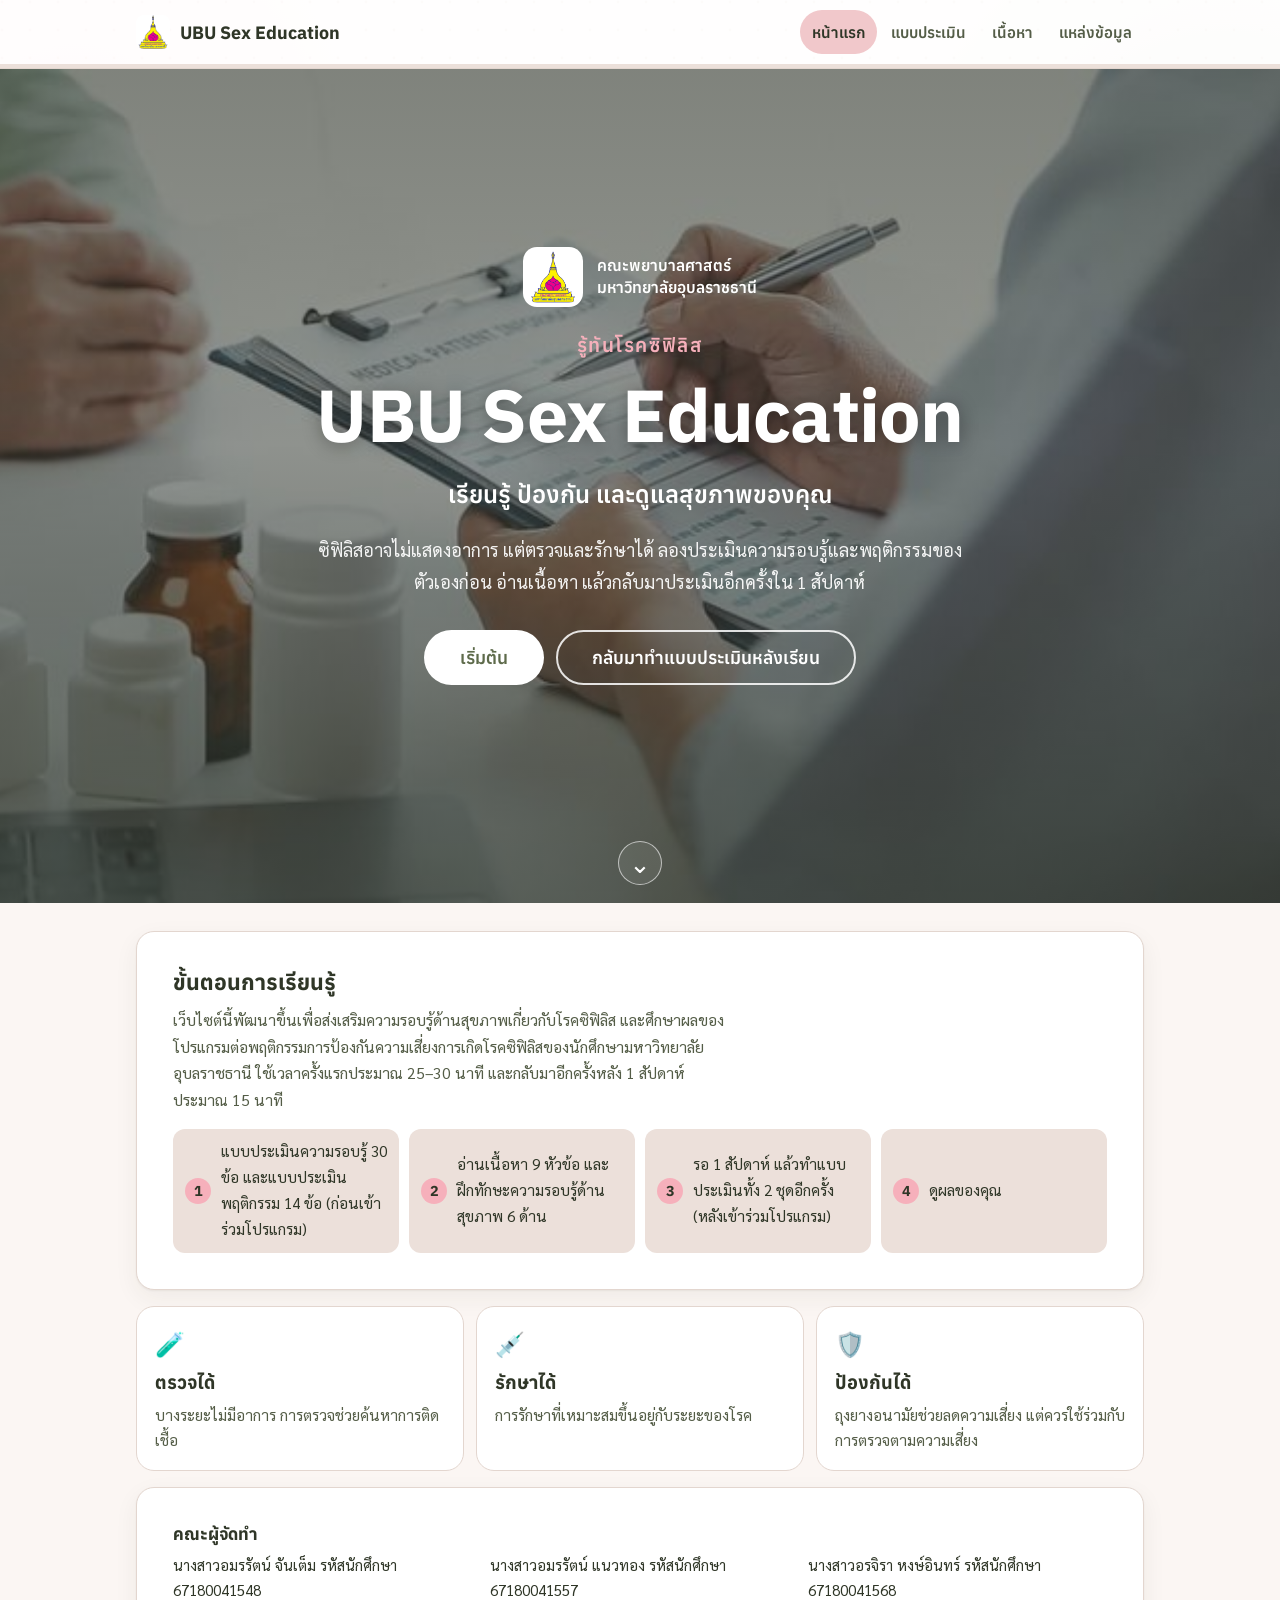
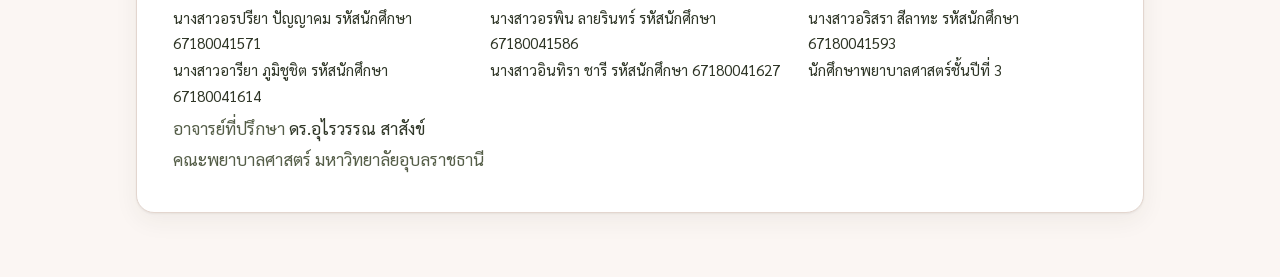
==== index.html @ 82ddf8a0 "เปลี่ยนชื่อเป็น UBU Sex Education และปิดล็อก 7 วัน" ====
<!doctype html>
<html lang="th">
<head>
  <meta charset="utf-8">
  <meta name="viewport" content="width=device-width, initial-scale=1">
  <title>UBU Sex Education | รู้ทันซิฟิลิส ม.อุบลราชธานี</title>
  <meta name="description" content="UBU Sex Education เว็บไซต์ส่งเสริมความรอบรู้ด้านสุขภาพเรื่องโรคซิฟิลิส สาเหตุ การติดต่อ อาการ การรักษา การป้องกัน สำหรับนักศึกษามหาวิทยาลัยอุบลราชธานี">
  <meta name="theme-color" content="#7E8C69">
  <meta property="og:title" content="UBU Sex Education | รู้ทันซิฟิลิส ม.อุบลราชธานี">
  <meta property="og:description" content="เรียนรู้เรื่องโรคซิฟิลิสและประเมินพฤติกรรมป้องกันของตัวเอง">
  <meta property="og:type" content="website">
  <link rel="icon" href="assets/logo-nursing-ubu.svg" type="image/svg+xml">
  <link rel="preconnect" href="https://fonts.googleapis.com">
  <link rel="preconnect" href="https://fonts.gstatic.com" crossorigin>
  <link href="https://fonts.googleapis.com/css2?family=Anuphan:wght@500;600;700&family=Sarabun:wght@400;500;700&display=swap" rel="stylesheet">
  <link rel="stylesheet" href="style.css">
</head>
<body>
  <a class="skip" href="#main">ข้ามไปเนื้อหาหลัก</a>
  <div class="deco" aria-hidden="true"><span class="d1"></span><span class="d2"></span><span class="d3"></span><span class="d4"></span><span class="d5"></span><span class="d6"></span></div>

  <header class="topbar">
    <div class="topbar-in">
      <button class="brand" type="button" data-nav="home" aria-label="UBU Sex Education หน้าแรก">
        <img class="brand-logo" src="assets/logo-nursing-ubu.svg" alt="" width="34" height="34">
        <span>UBU Sex Education</span>
      </button>
      <nav class="nav" aria-label="เมนูหลัก">
        <button type="button" data-nav="home">หน้าแรก</button>
        <button type="button" data-nav="assess">แบบประเมิน</button>
        <button type="button" data-nav="content">เนื้อหา</button>
        <button type="button" data-nav="sources">แหล่งข้อมูล</button>
      </nav>
    </div>
    <div class="progress" aria-hidden="true"><span id="progressBar"></span></div>
  </header>

  <main id="main" tabindex="-1">

    <!-- หน้าแรก -->
    <section class="view" id="view-home" data-view="home">
      <!-- หน้าแรกแบบรูปเต็มจอ: เปลี่ยนรูปได้ที่ HERO_IMAGE ใน config.js -->
      <div class="hero-full">
        <div class="hero-full-in">
          <div class="org org-light">
            <img src="assets/logo-nursing-ubu.svg" alt="ตราคณะพยาบาลศาสตร์ มหาวิทยาลัยอุบลราชธานี" width="60" height="60">
            <span>คณะพยาบาลศาสตร์<br>มหาวิทยาลัยอุบลราชธานี</span>
          </div>
          <p class="hero-eyebrow">รู้ทันโรคซิฟิลิส</p>
          <h1>UBU Sex Education</h1>
          <p class="hero-tag">เรียนรู้ ป้องกัน และดูแลสุขภาพของคุณ</p>
          <p class="hero-lead">ซิฟิลิสอาจไม่แสดงอาการ แต่ตรวจและรักษาได้ ลองประเมินความรอบรู้และพฤติกรรมของตัวเองก่อน อ่านเนื้อหา แล้วกลับมาประเมินอีกครั้งใน 1 สัปดาห์</p>
          <div class="hero-actions">
            <button class="btn btn-light btn-lg" type="button" id="btnStart">เริ่มต้น</button>
            <button class="btn btn-outline-light btn-lg" type="button" id="btnReturn">กลับมาทำแบบประเมินหลังเรียน</button>
          </div>
          <p class="fine not-me" id="notMe" hidden>เครื่องนี้มีการทำค้างไว้ ถ้าไม่ใช่ของคุณ <button type="button" class="link" id="btnNotMe">เริ่มใหม่ในเครื่องนี้</button></p>
        </div>
        <a class="scroll-hint" href="#homeMore" aria-label="เลื่อนลงเพื่อดูรายละเอียด"><span aria-hidden="true">⌄</span></a>
      </div>

      <div class="home-more" id="homeMore">
        <div class="card home-intro">
          <h2>ขั้นตอนการเรียนรู้</h2>
          <p class="lead-sub">เว็บไซต์นี้พัฒนาขึ้นเพื่อส่งเสริมความรอบรู้ด้านสุขภาพเกี่ยวกับโรคซิฟิลิส และศึกษาผลของโปรแกรมต่อพฤติกรรมการป้องกันความเสี่ยงการเกิดโรคซิฟิลิสของนักศึกษามหาวิทยาลัยอุบลราชธานี ใช้เวลาครั้งแรกประมาณ <span data-cfg="DURATION_MIN"></span> นาที และกลับมาอีกครั้งหลัง 1 สัปดาห์ประมาณ <span data-cfg="DURATION_POST_MIN"></span> นาที</p>
          <ol class="steps-mini">
            <li>แบบประเมินความรอบรู้ 30 ข้อ และแบบประเมินพฤติกรรม 14 ข้อ (ก่อนเข้าร่วมโปรแกรม)</li>
            <li>อ่านเนื้อหา 9 หัวข้อ และฝึกทักษะความรอบรู้ด้านสุขภาพ 6 ด้าน</li>
            <li>รอ 1 สัปดาห์ แล้วทำแบบประเมินทั้ง 2 ชุดอีกครั้ง (หลังเข้าร่วมโปรแกรม)</li>
            <li>ดูผลของคุณ</li>
          </ol>
        </div>
        <div class="pillars">
          <div class="pillar"><span class="p-ic" aria-hidden="true">🧪</span><strong>ตรวจได้</strong><p>บางระยะไม่มีอาการ การตรวจช่วยค้นหาการติดเชื้อ</p></div>
          <div class="pillar"><span class="p-ic" aria-hidden="true">💉</span><strong>รักษาได้</strong><p>การรักษาที่เหมาะสมขึ้นอยู่กับระยะของโรค</p></div>
          <div class="pillar"><span class="p-ic" aria-hidden="true">🛡️</span><strong>ป้องกันได้</strong><p>ถุงยางอนามัยช่วยลดความเสี่ยง แต่ควรใช้ร่วมกับการตรวจตามความเสี่ยง</p></div>
        </div>
        <div class="credits card" data-credits></div>
      </div>
    </section>

    <!-- หน้ายินยอม -->
    <section class="view" id="view-consent" data-view="consent" hidden>
      <div class="card narrow">
        <p class="eyebrow">ขั้นที่ 1 · ครั้งที่ 1 · การยินยอม</p>
        <h2>เอกสารชี้แจงผู้เข้าร่วมการวิจัย</h2>
        <div class="doc">
          <p><strong>ชื่อโครงการ</strong> ผลของโปรแกรมส่งเสริมความรอบรู้ด้านสุขภาพผ่านเว็บไซต์ต่อพฤติกรรมการป้องกันความเสี่ยงการเกิดโรคซิฟิลิสของนักศึกษามหาวิทยาลัยอุบลราชธานี</p>
          <p><strong>ผู้วิจัย</strong> คณะผู้จัดทำ</p>
          <div data-cfg="RESEARCHER_NAME"></div>
          <p><span data-cfg="RESEARCHER_UNIT"></span><br>
             <strong>อาจารย์ที่ปรึกษา</strong> <span data-cfg="ADVISOR_NAME"></span></p>
          <p><strong>วัตถุประสงค์</strong> เพื่อศึกษาผลของการเรียนรู้ผ่านเว็บไซต์ต่อพฤติกรรมการป้องกันโรคซิฟิลิสของนักศึกษา</p>
          <p><strong>สิ่งที่ท่านจะได้ทำ</strong> แบ่งเป็น 2 ครั้ง ห่างกัน 1 สัปดาห์<br>
             <strong>ครั้งที่ 1</strong> กรอกข้อมูลทั่วไป ตั้งรหัสส่วนตัว ทำแบบประเมินความรอบรู้ด้านสุขภาพเกี่ยวกับโรคซิฟิลิส 30 ข้อ และแบบประเมินพฤติกรรมการป้องกันความเสี่ยงการเกิดโรคซิฟิลิส 14 ข้อ (ก่อนเข้าร่วมโปรแกรม) จากนั้นศึกษาเนื้อหาเรื่องโรคซิฟิลิส ใช้เวลาประมาณ <span data-cfg="DURATION_MIN">25–30</span> นาที<br>
             <strong>ครั้งที่ 2</strong> (หลังครบ 7 วัน) ใส่รหัสส่วนตัว ทำแบบประเมินความรอบรู้ด้านสุขภาพเกี่ยวกับโรคซิฟิลิส 30 ข้อ และแบบประเมินพฤติกรรมการป้องกันความเสี่ยงการเกิดโรคซิฟิลิส 14 ข้อ (หลังเข้าร่วมโปรแกรม) และแบบประเมินความพึงพอใจ (ไม่บังคับ) ใช้เวลาประมาณ <span data-cfg="DURATION_POST_MIN">15</span> นาที</p>
          <p><strong>ความเสี่ยงที่อาจเกิดขึ้น</strong> คำถามบางข้อเกี่ยวกับพฤติกรรมทางเพศซึ่งอาจทำให้รู้สึกไม่สบายใจ ท่านสามารถหยุดทำได้ทุกเมื่อ</p>
          <p><strong>ประโยชน์ที่จะได้รับ</strong> ได้รับความรู้เรื่องโรคซิฟิลิส การป้องกัน และแนวทางดูแลตนเอง และได้ทราบผลประเมินพฤติกรรมของตนเอง</p>
          <p><strong>การรักษาความลับ</strong> การวิจัยนี้ไม่เก็บชื่อ หรือรหัสนักศึกษา ใช้<strong>รหัสส่วนตัวที่ท่านตั้งเอง</strong>เพื่อจับคู่คำตอบครั้งที่ 1 และ 2 ระบบเก็บรหัสในรูปแบบที่เข้ารหัสแล้ว ผู้วิจัยไม่สามารถเห็นรหัสของท่านได้<br>
             <strong>อีเมล</strong>ของท่านใช้เพื่อส่งการแจ้งเตือนเมื่อครบ 7 วันเท่านั้น เก็บแยกจากคำตอบ และ<strong>ถูกลบออกจากระบบทันทีหลังส่งการแจ้งเตือน</strong><br>
             ข้อมูลจะถูกใช้เพื่อการวิจัยเท่านั้น และนำเสนอในภาพรวม <span data-cfg="DATA_RETENTION"></span></p>
          <p><strong>การเข้าร่วมเป็นไปโดยสมัครใจ</strong> ท่านมีสิทธิ์ไม่เข้าร่วมหรือถอนตัวได้ทุกเมื่อ โดยไม่มีผลกระทบใด ๆ ต่อการศึกษาของท่าน</p>
          <p><strong>ติดต่อสอบถาม</strong> <span data-cfg="CONTACT_NAME"></span><span data-cfg-wrap="CONTACT_PHONE"> โทร <span data-cfg="CONTACT_PHONE"></span></span> อีเมล <a data-cfg="CONTACT_EMAIL" data-mailto></a><br>
             โครงการนี้ได้รับการรับรองจากคณะกรรมการจริยธรรมการวิจัยในมนุษย์ มหาวิทยาลัยอุบลราชธานี เลขที่ <span data-cfg="ETHICS_NO"></span></p>
        </div>
        <label class="check">
          <input type="checkbox" id="consentRead">
          <span>ข้าพเจ้าได้อ่านและเข้าใจรายละเอียดข้างต้นแล้ว ยินยอมเข้าร่วมการวิจัยด้วยความสมัครใจ</span>
        </label>
        <p class="field-error" id="consentErr" hidden>กรุณาติ๊กช่องด้านบนก่อนกด “ยินยอม”</p>
        <div class="actions">
          <button class="btn btn-ghost" type="button" id="btnDecline">ไม่ยินยอม</button>
          <button class="btn btn-primary" type="button" id="btnAccept">ยินยอม</button>
        </div>
      </div>
    </section>

    <!-- ข้อมูลทั่วไป -->
    <section class="view" id="view-info" data-view="info" hidden>
      <form class="card narrow" id="infoForm" novalidate>
        <p class="eyebrow">ขั้นที่ 2 · ครั้งที่ 1 · ข้อมูลทั่วไป</p>
        <h2>ส่วนที่ 1 ข้อมูลส่วนบุคคล</h2>
        <p><strong>คำชี้แจง</strong> โปรดคลิกเลือกลงในช่องและกรอกข้อมูลตามความเป็นจริง</p>
        <p class="muted">ไม่มีการเก็บชื่อหรือรหัสนักศึกษา</p>
        <div id="infoFields"></div>

        <div class="code-box">
          <h3>ตั้งรหัสส่วนตัว</h3>
          <p class="muted">ใช้สำหรับกลับมาทำแบบประเมินหลังเรียนในอีก 1 สัปดาห์ <strong>ต้องมีทั้งตัวอักษรและตัวเลข</strong> ยาว 6–20 ตัว ไม่มีช่องว่าง เช่น <code>mint2547</code> หรือ <code>ข้าวหอม99</code> กรุณาจดหรือแคปหน้าจอเก็บไว้</p>
          <div class="field" data-field="code">
            <label class="lbl" for="f_code">รหัสส่วนตัว<span class="req" aria-hidden="true">*</span></label>
            <input class="text-in" type="text" id="f_code" name="code" autocomplete="off" autocapitalize="off" spellcheck="false" maxlength="20" aria-describedby="codeRules">
            <ul class="rules" id="codeRules" aria-live="polite">
              <li data-rule="len">ยาว 6–20 ตัว</li>
              <li data-rule="letter">มีตัวอักษรอย่างน้อย 1 ตัว</li>
              <li data-rule="digit">มีตัวเลขอย่างน้อย 1 ตัว</li>
              <li data-rule="space">ไม่มีช่องว่าง</li>
            </ul>
            <p class="field-error" hidden></p>
          </div>
          <div class="field" data-field="code2">
            <label class="lbl" for="f_code2">ยืนยันรหัสส่วนตัว<span class="req" aria-hidden="true">*</span></label>
            <input class="text-in" type="text" id="f_code2" name="code2" autocomplete="off" autocapitalize="off" spellcheck="false" maxlength="20">
            <p class="field-error" hidden>รหัสทั้งสองช่องไม่ตรงกัน</p>
          </div>
          <div class="field" data-field="email">
            <label class="lbl" for="f_email">อีเมลสำหรับแจ้งเตือนเมื่อครบ 7 วัน<span class="req" aria-hidden="true">*</span></label>
            <input class="text-in" type="email" id="f_email" name="email" autocomplete="email" inputmode="email" placeholder="name@example.com">
            <p class="hint">ใช้ส่งการแจ้งเตือนครั้งเดียว และลบออกจากระบบทันทีหลังส่ง ไม่เก็บรวมกับคำตอบ</p>
            <p class="field-error" hidden>กรุณากรอกอีเมลให้ถูกต้อง</p>
          </div>
        </div>

        <label class="check consent-final">
          <input type="checkbox" name="consent_final" id="consentFinal">
          <span><strong>ฉันยินยอม</strong>ให้ใช้ข้อมูลและคำตอบของฉันเพื่อการวิจัยครั้งนี้</span>
        </label>
        <p class="field-error" id="consentFinalErr" hidden>กรุณาติ๊ก “ฉันยินยอม” เพื่อไปต่อ</p>
        <div class="actions">
          <button class="btn btn-primary" type="submit">ไปแบบประเมินก่อนเรียน</button>
        </div>
      </form>
    </section>

    <!-- ครั้งที่ 1 ชุดที่ 1: แบบประเมินความรอบรู้ก่อนเข้าร่วมโปรแกรม -->
    <section class="view" id="view-hlpre" data-view="hlpre" hidden>
      <form class="card narrow" id="hlpreForm" novalidate></form>
    </section>

    <!-- ครั้งที่ 1 ชุดที่ 2: แบบประเมินพฤติกรรมก่อนเข้าร่วมโปรแกรม -->
    <section class="view" id="view-pre" data-view="pre" hidden>
      <form class="card narrow" id="preForm" novalidate></form>
    </section>

    <!-- เนื้อหา -->
    <section class="view" id="view-content" data-view="content" hidden>
      <div class="content-wrap">
        <div class="content-head">
          <p class="eyebrow">ขั้นที่ 5 · ครั้งที่ 1 · เนื้อหา</p>
          <h2>รู้ทันซิฟิลิส</h2>
          <p class="muted" id="contentHint">อ่านให้ครบทั้ง 9 หัวข้อ แล้วกดปุ่มด้านล่างเพื่อไปเนื้อหาความรอบรู้ด้านสุขภาพ 6 ด้าน</p>
        </div>
        <div class="tabs" role="tablist" aria-label="หัวข้อเนื้อหา" id="tabs"></div>
        <article class="card topic" id="topic" role="tabpanel" tabindex="-1"></article>
        <div class="card media-card" id="externalMedia"></div>
        <div class="content-foot">
          <p class="read-count" id="readCount"></p>
          <div class="foot-btns">
            <button class="btn btn-ghost" type="button" id="btnToSkills" hidden>ความรอบรู้ 6 ด้าน →</button>
            <button class="btn btn-primary" type="button" id="btnToPost" disabled>อ่านครบแล้ว ไปเนื้อหาความรอบรู้ 6 ด้าน</button>
          </div>
        </div>
      </div>
    </section>

    <!-- เสริมสร้างความรอบรู้ด้านสุขภาพ 6 ด้าน + แบบฝึกทักษะ -->
    <section class="view" id="view-skills" data-view="skills" hidden>
      <div class="content-wrap">
        <div class="content-head">
          <p class="eyebrow">ขั้นที่ 6 · ครั้งที่ 1 · เสริมสร้างความรอบรู้ด้านสุขภาพ</p>
          <h2>ความรอบรู้ด้านสุขภาพ 6 ด้าน</h2>
          <p class="muted" id="skillsHint">ศึกษาเนื้อหาและทำแบบฝึกทักษะให้ครบทั้ง 6 ด้าน แล้วกดปุ่มด้านล่างเพื่อบันทึกและรับวันนัดทำแบบประเมินหลังเรียน</p>
        </div>
        <div class="tabs" role="tablist" aria-label="ความรอบรู้ด้านสุขภาพ 6 ด้าน" id="skillTabs"></div>
        <article class="card topic skill" id="skill" role="tabpanel" tabindex="-1"></article>
        <div class="content-foot">
          <p class="read-count" id="skillCount"></p>
          <div class="foot-btns">
            <button class="btn btn-ghost" type="button" data-nav="content">← กลับไปเนื้อหา 9 หัวข้อ</button>
            <button class="btn btn-primary" type="button" id="btnSkillsDone" disabled>ทำครบแล้ว บันทึกและรับวันนัด</button>
          </div>
        </div>
      </div>
    </section>

    <!-- รอ 1 สัปดาห์ -->
    <section class="view" id="view-wait" data-view="wait" hidden>
      <div class="card narrow wait" id="waitCard"></div>
    </section>

    <!-- กลับมาทำต่อด้วยรหัสส่วนตัว -->
    <section class="view" id="view-resume" data-view="resume" hidden>
      <form class="card narrow" id="resumeForm" novalidate>
        <p class="eyebrow">ขั้นที่ 1 · ครั้งที่ 2 · กลับมาทำแบบประเมินหลังเรียน</p>
        <h2>ใส่รหัสส่วนตัว</h2>
        <p class="muted">ใช้รหัสที่ท่านตั้งไว้ตอนทำครั้งแรก</p>
        <div class="field" data-field="rcode">
          <label class="lbl" for="f_rcode">รหัสส่วนตัว</label>
          <input class="text-in" type="text" id="f_rcode" autocomplete="off" autocapitalize="off" spellcheck="false" maxlength="20">
          <p class="field-error" id="resumeErr" role="alert" hidden></p>
        </div>
        <div class="actions">
          <button class="btn btn-ghost" type="button" data-nav="home">ยกเลิก</button>
          <button class="btn btn-primary" type="submit" id="btnResumeGo">ไปต่อ</button>
        </div>
        <p class="fine">ยังไม่เคยทำครั้งแรก? <button type="button" class="link" id="btnResumeStart">เริ่มต้นที่นี่</button></p>
      </form>
    </section>

    <!-- ครั้งที่ 2 ชุดที่ 1: แบบประเมินความรอบรู้หลังเข้าร่วมโปรแกรม -->
    <section class="view" id="view-hlpost" data-view="hlpost" hidden>
      <form class="card narrow" id="hlpostForm" novalidate></form>
    </section>

    <!-- ครั้งที่ 2 ชุดที่ 2: แบบประเมินพฤติกรรมหลังเข้าร่วมโปรแกรม -->
    <section class="view" id="view-post" data-view="post" hidden>
      <form class="card narrow" id="postForm" novalidate></form>
    </section>

    <!-- สรุปผล -->
    <section class="view" id="view-summary" data-view="summary" hidden>
      <div class="card narrow" id="summaryCard"></div>
    </section>

    <!-- ขอบคุณ -->
    <section class="view" id="view-thanks" data-view="thanks" hidden>
      <div class="card narrow thanks">
        <img class="thanks-logo" src="assets/logo-nursing-ubu.svg" alt="ตราคณะพยาบาลศาสตร์ มหาวิทยาลัยอุบลราชธานี" width="88" height="88">
        <svg class="thanks-art" viewBox="0 0 300 220" xmlns="http://www.w3.org/2000/svg" aria-hidden="true">
          <ellipse cx="150" cy="200" rx="110" ry="12" fill="#ECE0DA"/>
          <path d="M150 182 C98 148 70 120 70 88 C70 62 90 42 115 42 C130 42 143 50 150 63 C157 50 170 42 185 42 C210 42 230 62 230 88 C230 120 202 148 150 182 Z" fill="#F6B0BB"/>
          <path d="M150 160 C112 134 92 114 92 90 C92 74 104 62 120 62 C132 62 142 69 150 80 C158 69 168 62 180 62 C196 62 208 74 208 90 C208 114 188 134 150 160 Z" fill="#F1C8CB"/>
          <path d="M40 120 c-14 -10 -14 -30 0 -36 c8 14 8 26 0 36 z" fill="#9CAD8C"/>
          <path d="M40 120 c14 -10 30 -6 34 8 c-14 4 -26 2 -34 -8 z" fill="#7E8C69"/>
          <path d="M260 120 c14 -10 14 -30 0 -36 c-8 14 -8 26 0 36 z" fill="#9CAD8C"/>
          <path d="M260 120 c-14 -10 -30 -6 -34 8 c14 4 26 2 34 -8 z" fill="#7E8C69"/>
          <circle cx="62" cy="40" r="5" fill="#F6B0BB"/><circle cx="238" cy="34" r="7" fill="#9CAD8C"/><circle cx="270" cy="70" r="4" fill="#F6B0BB"/><circle cx="30" cy="70" r="4" fill="#9CAD8C"/>
          <text x="150" y="122" text-anchor="middle" font-size="30" font-weight="700" fill="#3E4733" font-family="Anuphan, sans-serif">ขอบคุณ</text>
        </svg>
        <h2>ขอบคุณที่เข้าร่วม</h2>
        <p class="thanks-msg" id="thanksMsg"></p>
        <div class="dev-credit">
          <p class="muted">พัฒนาเว็บไซต์โดย</p>
          <p><strong>นายธีรพล พูพวง</strong><br>รหัสนักศึกษา 67114540277<br>คณะวิทยาศาสตร์ มหาวิทยาลัยอุบลราชธานี</p>
        </div>

        <form class="sat" id="satForm" novalidate>
          <p class="eyebrow">ขั้นที่ 5 · ครั้งที่ 2 · ความพึงพอใจ</p>
          <h3>ประเมินความพึงพอใจต่อเว็บไซต์</h3>
          <p class="muted">ไม่บังคับ ให้คะแนน 1–5 ดาว ข้ามข้อที่ไม่ต้องการตอบได้</p>
          <div id="satItems"></div>
          <label class="lbl" for="satComment">ข้อเสนอแนะเพิ่มเติม</label>
          <textarea id="satComment" rows="4" maxlength="1000" placeholder="สิ่งที่ชอบ หรือสิ่งที่อยากให้ปรับปรุง"></textarea>
          <p class="sat-count"><span id="satCommentCount">0</span>/1000</p>
          <div class="sat-status" id="satStatus" role="status" aria-live="polite"></div>
          <div class="actions center"><button class="btn btn-primary" type="submit" id="btnSat">ส่งความคิดเห็น</button></div>
        </form>

        <div class="actions center">
          <button class="btn btn-primary" type="button" id="btnToAck">ไปต่อ</button>
        </div>
      </div>
    </section>

    <!-- กิตติกรรมประกาศ (หน้าสุดท้าย) -->
    <section class="view" id="view-ack" data-view="ack" hidden>
      <div class="card narrow ack">
        <img class="ack-logo" src="assets/logo-nursing-ubu.svg" alt="ตราคณะพยาบาลศาสตร์ มหาวิทยาลัยอุบลราชธานี" width="120" height="120">
        <p class="ack-org">คณะพยาบาลศาสตร์<br>มหาวิทยาลัยอุบลราชธานี</p>
        <hr class="ack-line">
        <h2>กิตติกรรมประกาศ</h2>
        <div id="ackBody"></div>
        <div class="actions center">
          <button class="btn btn-ghost" type="button" data-nav="content">อ่านเนื้อหาอีกครั้ง</button>
          <button class="btn btn-primary" type="button" id="btnRestart">เริ่มใหม่สำหรับผู้ตอบคนถัดไป</button>
        </div>
      </div>
    </section>

    <!-- แหล่งข้อมูล -->
    <section class="view" id="view-sources" data-view="sources" hidden>
      <div class="card narrow">
        <p class="eyebrow">แหล่งข้อมูล</p>
        <h2>แหล่งอ้างอิง</h2>
        <p class="muted">เนื้อหาในเว็บไซต์นี้เรียบเรียงใหม่จากแหล่งต่อไปนี้ อินโฟกราฟิกและภาพประกอบจัดทำขึ้นใหม่สำหรับเว็บไซต์นี้</p>
        <ol class="refs" id="refList"></ol>
        <div class="credits inline" data-credits></div>
        <div class="actions">
          <button class="btn btn-ghost" type="button" id="btnSourcesBack">ย้อนกลับ</button>
        </div>
      </div>
    </section>
  </main>

  <dialog class="lightbox" id="lightbox" aria-label="ดูภาพขยาย">
    <button class="lightbox-close" type="button" id="lightboxClose" aria-label="ปิด">✕</button>
    <div class="lightbox-body" id="lightboxBody"></div>
  </dialog>

  <div class="toast" id="toast" role="status" aria-live="polite" hidden></div>

  <script src="config.js"></script>
  <script src="data.js"></script>
  <script src="skills.js"></script>
  <script src="app.js"></script>
</body>
</html>
---- style.css ----
:root {
  /* พาเลตต์หลัก */
  --green-dark: #7E8C69;
  --green: #9CAD8C;
  --pink: #F6B0BB;
  --pink-light: #F1C8CB;
  --cream: #ECE0DA;
  --white: #FFFFFF;
  /* เฉดเข้มสำหรับตัวหนังสือ (ให้อ่านง่ายตามมาตรฐานความคมชัด) */
  --ink: #2F3627;
  --ink-soft: #545D47;
  --btn: #5E6B4B;
  --btn-hover: #4E5A3D;
  --danger: #A23B4A;
  --line: #E3D6CF;

  --radius: 18px;
  --radius-sm: 12px;
  --shadow: 0 1px 2px rgba(47,54,39,.06), 0 8px 24px rgba(47,54,39,.06);
  --font-head: "Anuphan", "Sarabun", system-ui, sans-serif;
  --font-body: "Sarabun", system-ui, sans-serif;
}

* { box-sizing: border-box; }
[hidden] { display: none !important; }
html { -webkit-text-size-adjust: 100%; }
body {
  margin: 0;
  background: var(--white);
  color: var(--ink);
  font-family: var(--font-body);
  font-size: 17px;
  line-height: 1.7;
}
img, svg { max-width: 100%; display: block; }
h1, h2, h3, h4 { font-family: var(--font-head); line-height: 1.3; margin: 0 0 .5em; color: var(--ink); }
h1 { font-size: clamp(2.2rem, 7vw, 3.6rem); letter-spacing: -.01em; }
h2 { font-size: clamp(1.45rem, 4.5vw, 1.9rem); }
h4 { font-size: 1.08rem; margin-top: 1.4em; }
p { margin: 0 0 1em; }
a { color: var(--btn); text-underline-offset: 3px; }
a:hover { color: var(--btn-hover); }
:focus-visible { outline: 3px solid var(--pink); outline-offset: 2px; border-radius: 6px; }

.skip { position: absolute; left: -999px; top: 8px; background: var(--ink); color: #fff; padding: 8px 14px; border-radius: 8px; z-index: 50; }
.skip:focus { left: 8px; }

/* ---------- แถบบน ---------- */
.topbar { position: sticky; top: 0; z-index: 20; background: rgba(255,255,255,.96); border-bottom: 1px solid var(--line); backdrop-filter: saturate(1.2); }
.topbar-in { max-width: 1040px; margin: 0 auto; padding: 10px 16px; display: flex; align-items: center; gap: 12px; justify-content: space-between; }
.brand { display: flex; align-items: center; gap: 10px; background: none; border: 0; padding: 4px 0; cursor: pointer; font-family: var(--font-head); font-weight: 700; font-size: 1.12rem; color: var(--ink); }
.brand img { border-radius: 8px; }
.nav { display: flex; gap: 2px; overflow-x: auto; scrollbar-width: none; }
.nav::-webkit-scrollbar { display: none; }
.nav button {
  background: none; border: 0; cursor: pointer; white-space: nowrap;
  font-family: var(--font-head); font-weight: 600; font-size: .95rem; color: var(--ink-soft);
  padding: 10px 12px; border-radius: 999px; min-height: 44px;
}
.nav button:hover:not(:disabled) { background: var(--cream); color: var(--ink); }
.nav button[aria-current="page"] { background: var(--pink-light); color: var(--ink); }
.nav button:disabled { color: #B5ADA8; cursor: not-allowed; }
.nav button:disabled::before { content: "🔒 "; font-size: .78em; }
.progress { height: 4px; background: var(--cream); }
.progress span { display: block; height: 100%; width: 0; background: var(--green-dark); transition: width .35s ease; }

@media (max-width: 640px) {
  .topbar-in { flex-direction: column; align-items: stretch; gap: 2px; padding: 8px 12px 6px; }
  .brand { justify-content: center; }
  .nav { justify-content: space-between; }
  .nav button { padding: 8px 8px; font-size: .86rem; }
}

/* ---------- โครงหน้า ---------- */
main { max-width: 1040px; margin: 0 auto; padding: 28px 16px 64px; outline: none; }
.view { animation: fade .25s ease; }
@keyframes fade { from { opacity: 0; transform: translateY(6px); } to { opacity: 1; transform: none; } }
@media (prefers-reduced-motion: reduce) { .view { animation: none; } .progress span { transition: none; } }

.card { background: var(--white); border: 1px solid var(--line); border-radius: var(--radius); padding: clamp(20px, 5vw, 36px); box-shadow: var(--shadow); }
.narrow { max-width: 720px; margin: 0 auto; }
.eyebrow { font-family: var(--font-head); font-weight: 600; font-size: .85rem; letter-spacing: .04em; color: var(--green-dark); margin-bottom: .4em; }
.muted { color: var(--ink-soft); }
.fine { font-size: .92rem; color: var(--ink-soft); margin-top: 14px; }

/* ---------- หน้าแรก ---------- */
.hero { display: grid; grid-template-columns: 1.2fr 1fr; gap: 32px; align-items: center; background: var(--cream); border-radius: 28px; padding: clamp(24px, 6vw, 56px); }
.hero .lead { font-size: 1.12rem; color: var(--ink-soft); max-width: 34em; }
.hero-art svg { width: 100%; max-width: 340px; margin-left: auto; }
.steps-mini { list-style: none; padding: 0; margin: 0 0 26px; display: grid; grid-template-columns: 1fr 1fr; gap: 10px; counter-reset: s; }
.steps-mini li { counter-increment: s; background: var(--white); border-radius: var(--radius-sm); padding: 10px 12px; font-size: .95rem; display: flex; gap: 10px; align-items: center; }
.steps-mini li::before { content: counter(s); flex: none; width: 26px; height: 26px; border-radius: 50%; background: var(--pink); display: grid; place-items: center; font-weight: 700; font-family: var(--font-head); font-size: .9rem; }
@media (max-width: 760px) {
  .hero { grid-template-columns: 1fr; }
  .hero-art { order: -1; }
  .hero-art svg { max-width: 180px; margin: 0 auto; }
}
@media (max-width: 400px) { .steps-mini { grid-template-columns: 1fr; } }

/* ---------- ปุ่ม ---------- */
.btn {
  display: inline-flex; align-items: center; justify-content: center; gap: 8px;
  font-family: var(--font-head); font-weight: 600; font-size: 1rem;
  border-radius: 999px; padding: 12px 24px; min-height: 48px; cursor: pointer;
  border: 2px solid transparent; transition: background .15s, border-color .15s, color .15s;
}
.btn-lg { font-size: 1.1rem; padding: 14px 34px; min-height: 54px; }
.btn-primary { background: var(--btn); color: #fff; }
.btn-primary:hover:not(:disabled) { background: var(--btn-hover); }
.btn-primary:disabled { background: #C9C3BE; color: #fff; cursor: not-allowed; }
.btn-ghost { background: var(--white); color: var(--ink); border-color: var(--line); }
.btn-ghost:hover { border-color: var(--green); background: #F7F3F0; }
.link { background: none; border: 0; padding: 0; color: var(--btn); text-decoration: underline; cursor: pointer; font: inherit; }
.actions { display: flex; gap: 12px; justify-content: flex-end; flex-wrap: wrap; margin-top: 28px; }
.actions.center { justify-content: center; }
@media (max-width: 480px) { .actions .btn { flex: 1 1 100%; } }

/* ---------- เอกสาร/ฟอร์ม ---------- */
.doc { background: #FBF8F6; border: 1px solid var(--line); border-radius: var(--radius-sm); padding: 18px 20px; max-height: 46vh; overflow-y: auto; font-size: .98rem; margin-bottom: 20px; }
.doc p:last-child { margin-bottom: 0; }
.check { display: flex; gap: 12px; align-items: flex-start; cursor: pointer; padding: 14px 16px; border-radius: var(--radius-sm); background: var(--cream); }
.check input { width: 22px; height: 22px; margin: 3px 0 0; accent-color: var(--btn); flex: none; }
.consent-final { margin-top: 26px; }

.field { border: 0; padding: 0; margin: 0 0 22px; min-width: 0; }
.field > legend, .field > label.lbl { font-family: var(--font-head); font-weight: 600; font-size: 1.02rem; margin-bottom: 10px; padding: 0; display: block; }
.req { color: var(--danger); margin-left: 2px; }
.choices { display: flex; flex-wrap: wrap; gap: 8px; }
.chip { position: relative; }
.chip input { position: absolute; opacity: 0; inset: 0; margin: 0; cursor: pointer; }
.chip span { display: inline-flex; align-items: center; min-height: 44px; padding: 8px 16px; border: 1.5px solid var(--line); border-radius: 999px; background: var(--white); transition: background .12s, border-color .12s; }
.chip input:checked + span { background: var(--pink-light); border-color: var(--pink); font-weight: 600; }
.chip input:focus-visible + span { outline: 3px solid var(--pink); outline-offset: 2px; }
.chip:hover span { border-color: var(--green); }
select { width: 100%; font: inherit; color: var(--ink); padding: 12px 14px; min-height: 48px; border: 1.5px solid var(--line); border-radius: var(--radius-sm); background: var(--white); }
select:focus-visible { border-color: var(--green-dark); }
.field-error { color: var(--danger); font-size: .92rem; margin: 8px 0 0; }
.field.invalid .chip span, .field.invalid select { border-color: var(--danger); }

/* ---------- แบบประเมิน ---------- */
.q-lead { background: var(--cream); border-radius: var(--radius-sm); padding: 14px 18px; font-weight: 600; font-family: var(--font-head); }
.q { border: 1px solid var(--line); border-radius: var(--radius-sm); padding: 16px 18px; margin: 14px 0 0; }
.q legend { padding: 0; float: left; width: 100%; font-weight: 600; margin-bottom: 12px; }
.q legend .qn { color: var(--green-dark); margin-right: 6px; }
.q .choices { clear: both; }
.scale { display: grid; grid-template-columns: repeat(4, 1fr); gap: 8px; }
.scale.has-na { grid-template-columns: repeat(5, 1fr); }
.scale .chip span { width: 100%; justify-content: center; text-align: center; border-radius: var(--radius-sm); font-size: .93rem; line-height: 1.3; padding: 8px 6px; }
.scale .chip.na span { color: var(--ink-soft); border-style: dashed; }
@media (max-width: 560px) {
  .scale, .scale.has-na { grid-template-columns: 1fr 1fr; }
  .scale.has-na .chip.na { grid-column: 1 / -1; }
}
.q.invalid { border-color: var(--danger); }
.form-count { font-size: .92rem; color: var(--ink-soft); margin-top: 18px; }

/* ---------- เนื้อหา ---------- */
.content-wrap { max-width: 860px; margin: 0 auto; }
.content-head { margin-bottom: 18px; }
.tabs { display: flex; gap: 8px; overflow-x: auto; padding: 4px 2px 12px; scrollbar-width: thin; }
.tab {
  flex: none; display: inline-flex; align-items: center; gap: 6px; cursor: pointer;
  font-family: var(--font-head); font-weight: 600; font-size: .95rem; color: var(--ink);
  background: var(--white); border: 1.5px solid var(--line); border-radius: 999px; padding: 8px 16px; min-height: 44px;
}
.tab:hover { border-color: var(--green); }
.tab[aria-selected="true"] { background: var(--green-dark); border-color: var(--green-dark); color: #fff; }
.tab .done { width: 18px; height: 18px; border-radius: 50%; background: var(--green); color: #fff; font-size: 11px; display: grid; place-items: center; }
.tab[aria-selected="true"] .done { background: var(--pink); color: var(--ink); }
.topic { outline: none; }
.topic h3 { font-size: 1.5rem; display: flex; gap: 10px; align-items: center; }
.topic ul { padding-left: 1.2em; margin: 0 0 1em; }
.topic li { margin-bottom: .35em; }
.callout { background: var(--pink-light); border-radius: var(--radius-sm); padding: 14px 18px; margin: 18px 0; }
.callout.warn { background: var(--cream); border-left: 5px solid var(--pink); }
.figure { margin: 22px 0; }
.figure button { display: block; width: 100%; padding: 0; border: 0; background: none; cursor: zoom-in; border-radius: 20px; position: relative; }
.figure button svg { width: 100%; height: auto; border-radius: 20px; }
.figure .zoom { position: absolute; right: 12px; bottom: 12px; background: rgba(47,54,39,.82); color: #fff; font-size: .82rem; padding: 4px 10px; border-radius: 999px; font-family: var(--font-head); }
.figure figcaption { font-size: .88rem; color: var(--ink-soft); margin-top: 8px; text-align: center; }
.video { position: relative; aspect-ratio: 16 / 9; border-radius: var(--radius-sm); overflow: hidden; background: #000; margin: 18px 0 6px; }
.video iframe { position: absolute; inset: 0; width: 100%; height: 100%; border: 0; }
.video-cap { font-size: .88rem; color: var(--ink-soft); }
.facts { display: grid; grid-template-columns: repeat(auto-fill, minmax(220px, 1fr)); gap: 12px; }
.fact { background: var(--cream); border-radius: var(--radius-sm); padding: 16px; }
.fact-k { display: block; font-family: var(--font-head); font-weight: 700; font-size: 1.08rem; margin-bottom: 6px; color: var(--ink); }
.fact p { margin: 0; font-size: .95rem; }
.topic-nav { display: flex; justify-content: space-between; gap: 10px; margin-top: 28px; border-top: 1px solid var(--line); padding-top: 18px; flex-wrap: wrap; }
.media-card { margin-top: 18px; }
.media-card h3 { font-size: 1.15rem; }
.media-list { display: grid; gap: 10px; }
.media-item { display: flex; gap: 14px; align-items: center; text-decoration: none; color: var(--ink); border: 1px solid var(--line); border-radius: var(--radius-sm); padding: 14px 16px; }
.media-item:hover { border-color: var(--green); background: #FBF8F6; color: var(--ink); }
.media-item .mi-icon { flex: none; width: 44px; height: 44px; border-radius: 12px; background: var(--pink-light); display: grid; place-items: center; font-size: 1.3rem; }
.media-item strong { display: block; font-family: var(--font-head); }
.media-item small { color: var(--ink-soft); }
.media-item .ext { margin-left: auto; color: var(--ink-soft); flex: none; }
.content-foot { display: flex; align-items: center; justify-content: space-between; gap: 14px; margin-top: 22px; flex-wrap: wrap; }
.read-count { margin: 0; font-weight: 600; color: var(--ink-soft); }
@media (max-width: 480px) { .content-foot .btn { width: 100%; } }

/* ---------- สรุปผล ---------- */
.score-grid { display: grid; grid-template-columns: 1fr 1fr; gap: 14px; margin: 22px 0; }
.score { border-radius: var(--radius); padding: 18px; background: var(--cream); text-align: center; }
.score.after { background: var(--pink-light); }
.score .s-label { font-family: var(--font-head); font-weight: 600; color: var(--ink-soft); font-size: .95rem; }
.score .s-num { font-family: var(--font-head); font-weight: 700; font-size: 2.6rem; line-height: 1.1; margin: 6px 0; }
.score .s-num small { font-size: 1rem; font-weight: 600; color: var(--ink-soft); }
.badge { display: inline-block; padding: 4px 14px; border-radius: 999px; font-family: var(--font-head); font-weight: 600; font-size: .92rem; background: var(--white); }
.badge.excellent { background: var(--btn); color: #fff; }
.badge.good { background: var(--green); color: var(--ink); }
.badge.improve { background: var(--pink); color: var(--ink); }
.badge.risk { background: var(--danger); color: #fff; }
.bars { margin: 8px 0 18px; }
.bar-row { display: grid; grid-template-columns: 90px 1fr 48px; gap: 10px; align-items: center; margin: 8px 0; font-size: .95rem; }
.bar-track { height: 16px; background: #F3ECE8; border-radius: 999px; overflow: hidden; }
.bar-fill { height: 100%; border-radius: 999px; }
.bar-fill.before { background: var(--green); }
.bar-fill.after { background: var(--pink); }
.advice { border-left: 5px solid var(--green); background: #FBF8F6; padding: 14px 18px; border-radius: 0 var(--radius-sm) var(--radius-sm) 0; margin-top: 14px; }
.advice h4 { margin-top: 0; }
.save-status { font-size: .92rem; margin-top: 18px; padding: 10px 14px; border-radius: var(--radius-sm); background: var(--cream); display: flex; gap: 10px; align-items: center; flex-wrap: wrap; }
.save-status.ok { background: #EEF2E9; }
.save-status.err { background: #F8E5E8; }
.note-temp { font-size: .85rem; color: var(--ink-soft); margin-top: 6px; }
@media (max-width: 420px) { .score-grid { grid-template-columns: 1fr; } }

/* ---------- ขอบคุณ ---------- */
.thanks { text-align: center; }
.thanks-art { width: 100%; max-width: 300px; margin: 0 auto 10px; }
.thanks-msg { font-size: 1.15rem; background: var(--cream); border-radius: var(--radius); padding: 22px 24px; max-width: 560px; margin: 16px auto 0; line-height: 1.8; }

/* ---------- อ้างอิง ---------- */
.refs { padding-left: 1.4em; }
.refs li { margin-bottom: 14px; }
.refs a { word-break: break-word; }
.refs small { display: block; color: var(--ink-soft); }

/* ---------- Lightbox / toast ---------- */
.lightbox { border: 0; padding: 0; background: transparent; max-width: min(96vw, 900px); width: 100%; }
.lightbox::backdrop { background: rgba(30,34,26,.78); }
.lightbox-body svg { width: 100%; height: auto; max-height: 86vh; border-radius: 20px; }
.lightbox-close { position: absolute; top: 10px; right: 10px; width: 44px; height: 44px; border-radius: 50%; border: 0; background: var(--white); color: var(--ink); font-size: 1.1rem; cursor: pointer; z-index: 2; }
.toast { position: fixed; left: 50%; bottom: 20px; transform: translateX(-50%); background: var(--ink); color: #fff; padding: 12px 20px; border-radius: 999px; z-index: 60; font-size: .95rem; max-width: calc(100vw - 32px); text-align: center; }

/* =========================================================
   เวอร์ชัน 2: โลโก้ รหัสส่วนตัว หน้ารอ ความพึงพอใจ
   ========================================================= */
.brand .brand-logo { border-radius: 8px; background: #fff; object-fit: contain; }
.org { display: flex; align-items: center; gap: 14px; margin-bottom: 18px; }
.org img { width: 72px; height: 72px; object-fit: contain; background: #fff; border-radius: 16px; padding: 4px; flex: none; }
.org span { font-family: var(--font-head); font-weight: 600; font-size: .98rem; line-height: 1.4; color: var(--ink); }
.hero-actions { display: flex; gap: 12px; flex-wrap: wrap; }
@media (max-width: 480px) { .hero-actions .btn { width: 100%; } }

.text-in { font: inherit; color: var(--ink); width: 100%; padding: 12px 14px; min-height: 48px; border: 1.5px solid var(--line); border-radius: var(--radius-sm); background: var(--white); }
.text-in:focus-visible { border-color: var(--green-dark); }
.field.invalid .text-in { border-color: var(--danger); }
.hint { font-size: .88rem; color: var(--ink-soft); margin: 6px 0 0; }
.code-box { margin-top: 10px; padding: 18px; border-radius: var(--radius); background: #FBF8F6; border: 1px solid var(--line); }
.code-box h3 { font-size: 1.12rem; margin-bottom: 4px; }
.code-box .field { margin-bottom: 16px; }
.code-box .field:last-child { margin-bottom: 0; }
code { background: var(--cream); padding: 1px 6px; border-radius: 6px; font-size: .92em; }
.rules { list-style: none; padding: 0; margin: 8px 0 0; display: flex; flex-wrap: wrap; gap: 6px 14px; font-size: .86rem; color: var(--ink-soft); }
.rules li::before { content: "○ "; }
.rules li.ok { color: #3F6B2E; }
.rules li.ok::before { content: "✓ "; }
.rules li.no { color: var(--danger); }
.rules li.no::before { content: "✕ "; }

.wait { text-align: center; }
.unlock-date { font-family: var(--font-head); font-weight: 700; font-size: 1.3rem; margin: -6px 0 18px; }
.countdown { display: grid; grid-template-columns: repeat(3, 1fr); gap: 10px; max-width: 380px; margin: 0 auto 20px; }
.countdown div { background: var(--pink-light); border-radius: var(--radius-sm); padding: 12px 6px; }
.countdown strong { display: block; font-family: var(--font-head); font-size: 2rem; line-height: 1.1; font-variant-numeric: tabular-nums; }
.countdown span { font-size: .88rem; color: var(--ink-soft); }
.code-remind { display: flex; align-items: center; justify-content: space-between; gap: 12px; background: var(--cream); border-radius: var(--radius-sm); padding: 12px 16px; text-align: left; max-width: 460px; margin: 0 auto 16px; }
.code-remind span { display: block; font-size: .82rem; color: var(--ink-soft); }
.code-remind strong { font-family: var(--font-head); font-size: 1.2rem; letter-spacing: .04em; word-break: break-all; }
.btn-sm { min-height: 40px; padding: 8px 16px; font-size: .92rem; flex: none; }
.wait-notes { list-style: none; padding: 0; margin: 0 auto; max-width: 460px; text-align: left; font-size: .95rem; }
.wait-notes li { padding: 6px 0; }
.wait .actions { justify-content: center; }

.thanks-logo { width: 88px; height: 88px; object-fit: contain; margin: 0 auto 8px; }
.sat { text-align: left; margin: 26px auto 0; max-width: 560px; border-top: 1px solid var(--line); padding-top: 22px; }
.sat h3 { font-size: 1.15rem; text-align: center; margin-bottom: 2px; }
.sat > .muted { text-align: center; font-size: .92rem; }
.star-q { border: 0; padding: 10px 0; margin: 0; border-bottom: 1px solid #F1EAE6; }
.star-q legend { padding: 0; font-weight: 600; float: left; width: 100%; margin-bottom: 4px; }
.star-row { clear: both; display: flex; align-items: center; gap: 12px; flex-wrap: wrap; }
.stars { display: inline-flex; flex-direction: row-reverse; }
.stars input { position: absolute; opacity: 0; width: 1px; height: 1px; }
.stars label { font-size: 2rem; line-height: 1; color: #DDD3CE; cursor: pointer; padding: 2px 3px; min-width: 40px; min-height: 44px; display: grid; place-items: center; transition: color .1s; }
.stars input:checked ~ label, .stars input:not(:disabled) + label:hover, .stars input:not(:disabled) + label:hover ~ label { color: #E8A33D; }
.stars input:focus-visible + label { outline: 3px solid var(--pink); outline-offset: 1px; border-radius: 6px; }
.stars input:disabled + label { cursor: default; }
.star-val { font-size: .9rem; color: var(--ink-soft); min-width: 90px; }
.star-clear { font-size: .85rem; }
.sr { position: absolute; width: 1px; height: 1px; overflow: hidden; clip: rect(0 0 0 0); white-space: nowrap; }
.sat .lbl { display: block; font-family: var(--font-head); font-weight: 600; margin: 16px 0 6px; }
.sat textarea { font: inherit; width: 100%; padding: 12px 14px; border: 1.5px solid var(--line); border-radius: var(--radius-sm); resize: vertical; color: var(--ink); }
.sat textarea:focus-visible { border-color: var(--green-dark); }
.sat-count { text-align: right; font-size: .8rem; color: var(--ink-soft); margin: 2px 0 0; }
.sat-status { font-size: .93rem; text-align: center; margin-top: 10px; }
.sat-status.ok { background: #EEF2E9; padding: 10px; border-radius: var(--radius-sm); }
.sat-status.err { color: var(--danger); }
.closing { margin: 28px auto 0; max-width: 560px; padding: 18px 20px; border-radius: var(--radius); background: var(--pink-light); font-family: var(--font-head); font-weight: 600; line-height: 1.7; }
.hero .org { grid-column: 1 / -1; order: -2; margin-bottom: 0; }

/* =========================================================
   เวอร์ชัน 3: ระดับความเสี่ยง 3 ระดับ ตัวเลือก 5 ระดับ คณะผู้จัดทำ
   ========================================================= */
.lead-sub { color: var(--ink-soft); font-size: .98rem; max-width: 36em; }
.pillars { display: grid; grid-template-columns: repeat(3, 1fr); gap: 12px; margin-top: 16px; }
.pillar { background: var(--white); border: 1px solid var(--line); border-radius: var(--radius); padding: 16px 18px; }
.pillar .p-ic { font-size: 1.5rem; display: block; margin-bottom: 4px; }
.pillar strong { font-family: var(--font-head); font-size: 1.15rem; display: block; }
.pillar p { margin: 4px 0 0; font-size: .95rem; color: var(--ink-soft); }
@media (max-width: 700px) { .pillars { grid-template-columns: 1fr; } }
.credits h3 { font-size: 1.05rem; margin-bottom: 6px; }
.credits.card { margin-top: 16px; }
.credits.inline { margin-top: 24px; padding-top: 16px; border-top: 1px solid var(--line); font-size: .95rem; }
.credits .team { list-style: none; padding: 0; margin: 0 0 6px; display: flex; flex-wrap: wrap; gap: 4px 18px; }
.credits p { margin: 2px 0; }

.scale { grid-template-columns: repeat(5, 1fr); }
.scale.has-na { grid-template-columns: repeat(6, 1fr); }
@media (max-width: 760px) { .scale, .scale.has-na { grid-template-columns: repeat(3, 1fr); } }
@media (max-width: 420px) { .scale, .scale.has-na { grid-template-columns: 1fr 1fr; } .scale .chip:last-child:nth-child(odd) { grid-column: 1 / -1; } }
.scale.has-na .chip.na { grid-column: auto; }

.chip.multi input { position: absolute; opacity: 0; inset: 0; margin: 0; cursor: pointer; }
.chip.multi span::before { content: "☐ "; }
.chip.multi input:checked + span::before { content: "☑ "; }

.badge.low { background: var(--btn); color: #fff; }
.badge.mid { background: #F2C46B; color: var(--ink); }
.badge.high { background: var(--danger); color: #fff; }
.s-sub { font-size: .82rem; color: var(--ink-soft); margin-top: 6px; }
.change { font-weight: 700; margin: -6px 0 12px; }
.change.good { color: #3F6B2E; }
.change.bad { color: var(--danger); }
.advice.low { border-left-color: var(--btn); }
.advice.mid { border-left-color: #E2A93B; }
.advice.high { border-left-color: var(--danger); }
/* ระดับความรอบรู้: สูง = ดี (สีกลับด้านกับระดับความเสี่ยง) */
.badge.hl-high { background: var(--btn); color: #fff; }
.badge.hl-mid { background: #F2C46B; color: var(--ink); }
.badge.hl-low { background: var(--danger); color: #fff; }
.advice.hl-high { border-left-color: var(--btn); }
.advice.hl-mid { border-left-color: #E2A93B; }
.advice.hl-low { border-left-color: var(--danger); }
.sum-h { margin-top: 28px; font-size: 1.15rem; }
.sum-h:first-of-type { margin-top: 18px; }
.advice .tips-h { font-weight: 700; margin: 8px 0 2px; }
.advice ul { margin: 0; padding-left: 1.2em; }
.disclaimer { font-size: .9rem; background: var(--cream); border-radius: var(--radius-sm); padding: 10px 14px; margin-top: 14px; }
.small { font-size: .86rem; }
.steps-list { padding-left: 1.3em; }
.steps-list li { margin-bottom: .6em; }
.credits .team { display: grid; grid-template-columns: repeat(auto-fill, minmax(280px, 1fr)); gap: 2px 18px; }
.credits .team li { font-size: .93rem; }

/* ---------- กิตติกรรมประกาศ ---------- */
.ack { text-align: center; }
.ack-logo { width: 120px; height: 120px; object-fit: contain; margin: 0 auto 12px; padding: 8px; border: 1px solid var(--line); border-radius: 18px; background: #fff; }
.ack-org { font-family: var(--font-head); font-weight: 700; font-size: 1.3rem; line-height: 1.5; margin-bottom: 0; }
.ack-line { border: 0; height: 2px; background: var(--pink-light); margin: 22px auto; max-width: 560px; }
.ack h2 { font-size: 1.6rem; margin-bottom: 14px; }
.ack #ackBody { max-width: 600px; margin: 0 auto; font-size: 1.05rem; line-height: 1.85; }
.ack #ackBody p { margin-bottom: 1em; }
.ack .ack-end { font-weight: 700; font-family: var(--font-head); margin-top: 6px; }

/* ---------- รูปภาพประกอบ ---------- */
.hero-photo { width: 100%; height: auto; border-radius: 22px; object-fit: cover; aspect-ratio: 16 / 10; box-shadow: var(--shadow); }
@media (max-width: 760px) { .hero-photo { max-width: 100%; aspect-ratio: 16 / 9; } }
.photo { margin: 6px 0 20px; }
.photo img { width: 100%; height: auto; border-radius: 16px; display: block; }
.photo figcaption { font-size: .88rem; color: var(--ink-soft); margin-top: 8px; text-align: center; }
.cfg-list { list-style: none; padding: 0; margin: -4px 0 8px; }
.cfg-list li { padding: 1px 0; }

/* ---------- คำถามคัดกรอง ---------- */
/* หัวรองและคำชี้แจงของแบบประเมิน */
.q-sub { color: var(--ink-soft); font-family: var(--font-head); font-weight: 600; margin-top: -4px; }
.q-guide { background: var(--cream); border-radius: var(--radius-sm); padding: 14px 18px; margin: 14px 0 6px; }
.q-guide p { margin: 0; }
.scale-legend { margin: 8px 0 0; padding-left: 1.2em; font-size: .95rem; }
.scale-legend li { margin: 2px 0; }
/* ข้อมูลส่วนบุคคล: ช่องอายุ และช่อง "อื่น ๆ ระบุ" */
.num-row { display: flex; align-items: center; gap: 10px; }
.num-row .num-in { max-width: 120px; }
.other-wrap { margin-top: 10px; }
.other-wrap[hidden] { display: none; }
.not-me { margin-top: 12px; }

/* =========================================================
   พื้นหลังตกแต่งหน้าแรก (เติมพื้นที่ว่างรอบเนื้อหา)
   ========================================================= */
body.on-home {
  background-color: #FBF6F3;
  background-image:
    radial-gradient(circle at 6% 18%, rgba(246, 176, 187, .38) 0, rgba(246, 176, 187, 0) 26%),
    radial-gradient(circle at 96% 26%, rgba(156, 173, 140, .32) 0, rgba(156, 173, 140, 0) 28%),
    radial-gradient(circle at 10% 88%, rgba(156, 173, 140, .26) 0, rgba(156, 173, 140, 0) 26%),
    radial-gradient(circle at 92% 92%, rgba(241, 200, 203, .5) 0, rgba(241, 200, 203, 0) 28%),
    url("data:image/svg+xml,%3Csvg xmlns='http://www.w3.org/2000/svg' width='28' height='28'%3E%3Ccircle cx='2' cy='2' r='1.4' fill='%23E3D3CB'/%3E%3C/svg%3E");
  background-attachment: fixed;
}
body.on-home .topbar { background: rgba(255, 255, 255, .9); }
body.on-home main { position: relative; }

/* รูปทรงลอยด้านข้าง (เฉพาะจอกว้าง) */
.deco { display: none; }
body.on-home .deco { display: block; position: fixed; inset: 0; pointer-events: none; z-index: 0; overflow: hidden; }
body.on-home main, body.on-home .topbar { position: relative; z-index: 1; }
body.on-home .topbar { position: sticky; z-index: 20; }
.deco span { position: absolute; display: block; opacity: .9; }
.deco .d1 { left: 3%; top: 22%; width: 120px; height: 120px; border-radius: 50%; border: 10px solid rgba(246, 176, 187, .45); }
.deco .d2 { right: 4%; top: 16%; width: 70px; height: 70px; border-radius: 22px; background: rgba(156, 173, 140, .35); transform: rotate(18deg); }
.deco .d3 { left: 6%; bottom: 14%; width: 46px; height: 46px; border-radius: 50%; background: rgba(126, 140, 105, .3); }
.deco .d4 { right: 1.5%; bottom: 18%; width: 130px; height: 130px; border-radius: 50%; border: 2px dashed rgba(126, 140, 105, .4); }
.deco .d5 { left: 4.5%; top: 56%; width: 34px; height: 34px; }
.deco .d6 { right: 4.5%; top: 50%; width: 40px; height: 40px; }
.deco .d5::before, .deco .d6::before { content: "♥"; font-size: 34px; line-height: 1; color: rgba(246, 176, 187, .7); }
.deco .d6::before { content: "+"; font-family: var(--font-head); font-weight: 700; font-size: 44px; color: rgba(156, 173, 140, .65); }
@media (max-width: 1180px) { .deco .d1, .deco .d4, .deco .d5, .deco .d6 { display: none; } }
@media (max-width: 760px) { body.on-home .deco { display: none; } }
@media (prefers-reduced-motion: no-preference) {
  .deco .d2 { animation: float 9s ease-in-out infinite; }
  .deco .d3 { animation: float 11s ease-in-out infinite reverse; }
}
@keyframes float { 0%, 100% { translate: 0 0; } 50% { translate: 0 -14px; } }

/* =========================================================
   หน้าแรกแบบรูปเต็มจอ (Hero)
   ========================================================= */
:root { --hero-img: url("assets/img/home.jpg"); --topbar-h: 66px; }
@media (max-width: 640px) { :root { --topbar-h: 102px; } }
body.on-home main { padding-top: 0; }
.hero-full {
  position: relative;
  width: 100vw;
  margin-left: calc(50% - 50vw);
  min-height: calc(100vh - var(--topbar-h));
  min-height: calc(100dvh - var(--topbar-h));
  display: flex; align-items: center; justify-content: center; text-align: center;
  padding: 48px 20px 88px;
  color: #fff;
  background-image:
    linear-gradient(180deg, rgba(36, 42, 30, .55) 0%, rgba(36, 42, 30, .45) 45%, rgba(36, 42, 30, .70) 100%),
    var(--hero-img);
  background-size: cover;
  background-position: center;
  background-repeat: no-repeat;
}
.hero-full-in { max-width: 760px; }
.hero-full h1 { color: #fff; font-size: clamp(2.6rem, 8vw, 4.6rem); margin: 0 0 .15em; text-shadow: 0 2px 18px rgba(0,0,0,.35); }
.hero-eyebrow { font-family: var(--font-head); font-weight: 600; letter-spacing: .08em; color: var(--pink); margin: 0 0 .3em; font-size: clamp(1rem, 2.6vw, 1.2rem); }
.hero-tag { font-family: var(--font-head); font-weight: 600; font-size: clamp(1.15rem, 3.4vw, 1.5rem); margin: 0 0 .8em; }
.hero-lead { font-size: clamp(1rem, 2.4vw, 1.12rem); line-height: 1.8; max-width: 36em; margin: 0 auto 1.8em; color: rgba(255,255,255,.92); }
.org.org-light { justify-content: center; margin: 0 0 22px; }
.org.org-light img { width: 60px; height: 60px; border-radius: 14px; }
.org.org-light span { color: #fff; text-align: left; }
.hero-full .hero-actions { justify-content: center; }
.btn-light { background: #fff; color: var(--btn); }
.btn-light:hover { background: var(--pink-light); color: var(--ink); }
.btn-outline-light { background: transparent; color: #fff; border-color: rgba(255,255,255,.85); }
.btn-outline-light:hover { background: rgba(255,255,255,.14); }
.hero-full .not-me { color: rgba(255,255,255,.85); }
.hero-full .not-me .link { color: #fff; }
.hero-full :focus-visible { outline-color: #fff; }
.scroll-hint {
  position: absolute; left: 50%; bottom: 18px; transform: translateX(-50%);
  width: 44px; height: 44px; border-radius: 50%; display: grid; place-items: center;
  color: #fff; text-decoration: none; font-size: 1.6rem; line-height: 1;
  border: 1.5px solid rgba(255,255,255,.6); background: rgba(255,255,255,.08);
}
.scroll-hint:hover { background: rgba(255,255,255,.2); color: #fff; }
@media (prefers-reduced-motion: no-preference) { .scroll-hint span { animation: bob 2.2s ease-in-out infinite; } }
@keyframes bob { 0%, 100% { transform: translateY(-2px); } 50% { transform: translateY(4px); } }
.home-more { padding-top: 28px; scroll-margin-top: calc(var(--topbar-h) + 12px); }
.home-intro h2 { font-size: 1.35rem; }
.home-intro .steps-mini { grid-template-columns: repeat(4, 1fr); margin-bottom: 0; }
.home-intro .steps-mini li { background: var(--cream); }
@media (max-width: 860px) { .home-intro .steps-mini { grid-template-columns: 1fr 1fr; } }
@media (max-width: 400px) { .home-intro .steps-mini { grid-template-columns: 1fr; } }
@media (max-width: 480px) { .hero-full .hero-actions .btn { width: 100%; } }
/* หน้าแรกใช้รูปเต็มจอแล้ว ไม่ต้องมีลายตกแต่งลอย */
body.on-home .deco { display: none; }

/* ---------- ความรอบรู้ด้านสุขภาพ 6 ด้าน + แบบฝึกทักษะ ---------- */
.foot-btns { display: flex; gap: 10px; flex-wrap: wrap; }
@media (max-width: 480px) { .foot-btns { width: 100%; } .foot-btns .btn { width: 100%; } }
.skill { --accent: #C2577A; --tint: #FCEBEF; --tint-2: #F8D9E1; }
.skill.theme-sky { --accent: #2F6E9E; --tint: #E8F2FA; --tint-2: #D3E6F5; }
.skill.theme-sage { --accent: #4C7A4F; --tint: #EAF4EC; --tint-2: #D4EAD8; }
.skill-hero { background: var(--tint); border-radius: var(--radius-sm); padding: 18px 20px; margin-bottom: 22px; }
.skill-n { font-family: var(--font-head); font-weight: 600; font-size: .85rem; color: var(--accent); margin: 0 0 4px; letter-spacing: .02em; }
.skill-hero h3 { margin-bottom: 12px; }
.skill-goal { background: var(--white); border-radius: 12px; padding: 12px 16px; border-left: 5px solid var(--accent); }
.skill-goal p { margin: 4px 0 0; }
.skill h4 { color: var(--ink); }
.skill h5 { font-family: var(--font-head); font-size: 1.05rem; margin: 0 0 8px; line-height: 1.35; }
.svc-grid { display: grid; grid-template-columns: repeat(auto-fit, minmax(240px, 1fr)); gap: 12px; margin-bottom: 8px; }
.svc { border: 1px solid var(--line); border-top: 4px solid var(--accent); border-radius: var(--radius-sm); padding: 14px 16px; display: flex; flex-direction: column; }
.svc-tag { display: inline-block; align-self: flex-start; font-size: .78rem; font-family: var(--font-head); font-weight: 600; color: var(--accent); background: var(--tint); border-radius: 999px; padding: 2px 10px; margin: 0 0 8px; }
.svc dl { margin: 0 0 8px; font-size: .93rem; }
.svc dt { font-weight: 700; color: var(--ink-soft); font-size: .82rem; margin-top: 6px; }
.svc dd { margin: 0; }
.svc-map { margin-top: auto; font-family: var(--font-head); font-weight: 600; font-size: .92rem; }
.two-col { display: grid; grid-template-columns: repeat(auto-fit, minmax(260px, 1fr)); gap: 12px; }
.two-col .callout { margin: 0; }
.two-col ul, .two-col ol { margin: 6px 0 0; padding-left: 1.2em; }
.small { font-size: .88rem; }
.say-grid { display: grid; grid-template-columns: repeat(auto-fit, minmax(220px, 1fr)); gap: 12px; }
.say { background: var(--tint); border-radius: 16px 16px 16px 4px; padding: 14px 16px; }
.say p { margin: 0; font-size: 1.02rem; }
.say-who { display: block; font-size: .8rem; font-family: var(--font-head); font-weight: 600; color: var(--accent); margin-bottom: 4px; }
.check-steps { padding-left: 1.4em; }
.check-steps li { margin-bottom: .5em; }
.steps3 { display: grid; grid-template-columns: repeat(3, 1fr); gap: 10px; margin-bottom: 16px; }
.step3 { background: var(--tint); border-radius: var(--radius-sm); padding: 14px; text-align: center; }
.step3 span { display: inline-grid; place-items: center; width: 32px; height: 32px; border-radius: 50%; background: var(--accent); color: #fff; font-weight: 700; margin-bottom: 4px; }
.step3 strong { display: block; font-family: var(--font-head); font-size: 1.1rem; }
.step3 p { margin: 4px 0 0; font-size: .92rem; }
@media (max-width: 560px) { .steps3 { grid-template-columns: 1fr; } }
.plan { display: grid; grid-template-columns: repeat(auto-fit, minmax(220px, 1fr)); gap: 12px; margin-bottom: 4px; }
.plan-col { border: 1px solid var(--line); border-radius: var(--radius-sm); padding: 14px 16px; }
.plan-col strong { font-family: var(--font-head); color: var(--accent); }
.plan-col ul { margin: 6px 0 0; }

.q-section { margin-top: 28px; }
.q-title { display: inline-block; background: var(--accent); color: #fff !important; border-radius: 999px; padding: 6px 18px; margin: 0 0 8px; font-size: 1.05rem; }
.q-grid { display: grid; grid-template-columns: repeat(auto-fit, minmax(250px, 1fr)); gap: 14px; margin-top: 12px; }
.q-card { background: var(--tint); border: 1.5px solid var(--tint-2); border-radius: var(--radius); padding: 16px; display: flex; flex-direction: column; }
.q-head { display: flex; gap: 10px; align-items: center; margin-bottom: 10px; }
.q-head h5 { margin: 0; }
.q-num { flex: none; background: var(--accent); color: #fff; font-family: var(--font-head); font-weight: 700; border-radius: 999px; padding: 2px 12px; }
.q-post { background: var(--white); border-radius: 14px; padding: 12px 14px; font-family: var(--font-head); font-weight: 600; margin-bottom: 10px; box-shadow: 0 1px 3px rgba(47,54,39,.1); position: relative; }
.q-post::before { content: "📱 โพสต์"; display: block; font-size: .74rem; font-weight: 600; color: var(--ink-soft); margin-bottom: 2px; }
.q-label { display: inline-block; align-self: flex-start; background: var(--accent); color: #fff; font-family: var(--font-head); font-size: .8rem; font-weight: 600; border-radius: 999px; padding: 1px 10px; margin: 4px 0 6px; }
.q-card > p { margin-bottom: .6em; font-size: .97rem; }
.q-text { font-weight: 700; }
.q-opts { list-style: none; padding: 0; margin: 0 0 4px; display: grid; gap: 8px; }
.q-opt { width: 100%; display: flex; gap: 10px; align-items: flex-start; text-align: left; background: var(--white); border: 1.5px solid var(--line); border-radius: 12px; padding: 10px 12px; font: inherit; font-size: .95rem; color: var(--ink); cursor: pointer; min-height: 44px; line-height: 1.5; }
.q-opt:hover:not(:disabled) { border-color: var(--accent); }
.q-opt:disabled { cursor: default; }
.q-letter { flex: none; width: 24px; height: 24px; border-radius: 50%; border: 1.5px solid var(--ink-soft); display: grid; place-items: center; font-size: .8rem; font-weight: 700; margin-top: 1px; }
.q-opt.is-right { border-color: #4C7A4F; background: #EAF4EC; }
.q-opt.is-right .q-letter { background: #4C7A4F; border-color: #4C7A4F; color: #fff; }
.q-opt.is-wrong { border-color: var(--danger); background: #FBEDEF; }
.q-opt.is-wrong .q-letter { background: var(--danger); border-color: var(--danger); color: #fff; }
.q-opt:disabled:not(.is-right):not(.is-wrong) { opacity: .7; }
.q-feedback { margin-top: 10px; background: var(--white); border-radius: 12px; padding: 12px 14px; border-left: 5px solid #4C7A4F; }
.q-feedback.no { border-left-color: var(--danger); }
.q-feedback strong { font-family: var(--font-head); }
.q-feedback p { margin: 4px 0 0; font-size: .93rem; }
.remember { margin-top: 24px; background: var(--ink); color: #fff; border-radius: var(--radius); padding: 16px 20px; display: flex; gap: 10px 18px; align-items: center; flex-wrap: wrap; }
.remember strong { font-family: var(--font-head); font-size: 1.1rem; color: #FFE08A; }
.remember ul { list-style: none; margin: 0; padding: 0; display: flex; flex-wrap: wrap; gap: 6px 18px; }
.remember li { margin: 0; }
.remember li::before { content: "✓ "; color: var(--green); font-weight: 700; }

/* ---------- ผู้พัฒนาเว็บไซต์ (หน้าขอบคุณ) ---------- */
.dev-credit { max-width: 560px; margin: 18px auto 0; border: 1px dashed var(--line); border-radius: var(--radius-sm); padding: 14px 18px; }
.dev-credit p { margin: 0; }
.dev-credit .muted { font-size: .88rem; margin-bottom: 4px; }
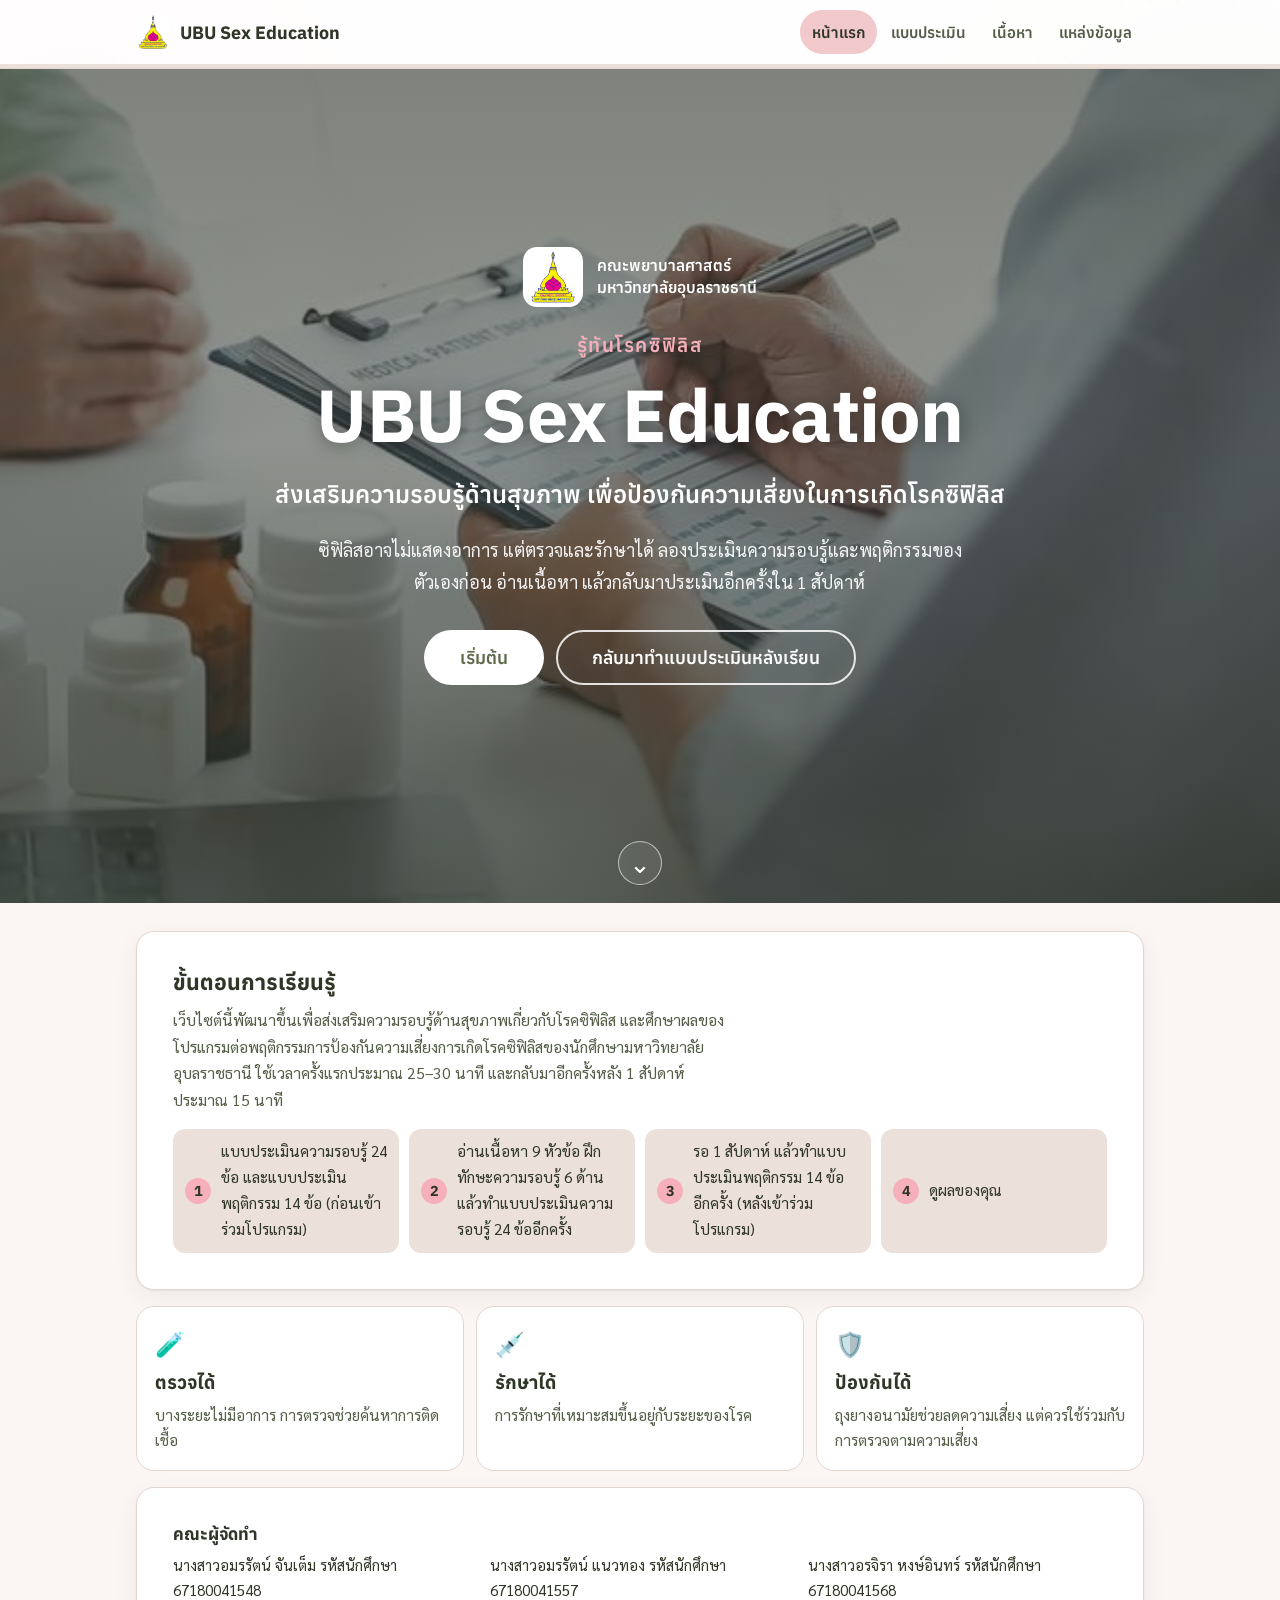
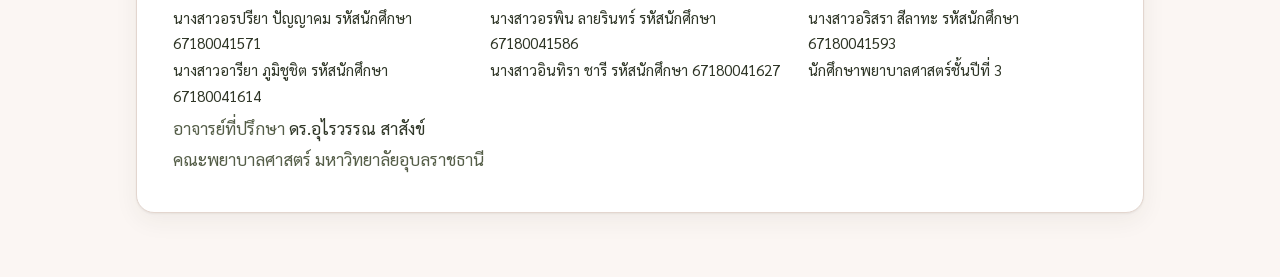
==== commit d9b3753b: "เปลี่ยนรูปประกอบ 3 หัวข้อ และใส่ที่มาภาพ" ====
--- a/index.html
+++ b/index.html
@@ -13,7 +13,7 @@
   <link rel="preconnect" href="https://fonts.googleapis.com">
   <link rel="preconnect" href="https://fonts.gstatic.com" crossorigin>
   <link href="https://fonts.googleapis.com/css2?family=Anuphan:wght@500;600;700&family=Sarabun:wght@400;500;700&display=swap" rel="stylesheet">
-  <link rel="stylesheet" href="style.css">
+  <link rel="stylesheet" href="style.css?v=20261025-5">
 </head>
 <body>
   <a class="skip" href="#main">ข้ามไปเนื้อหาหลัก</a>
@@ -48,7 +48,7 @@
           </div>
           <p class="hero-eyebrow">รู้ทันโรคซิฟิลิส</p>
           <h1>UBU Sex Education</h1>
-          <p class="hero-tag">เรียนรู้ ป้องกัน และดูแลสุขภาพของคุณ</p>
+          <p class="hero-tag">ส่งเสริมความรอบรู้ด้านสุขภาพ เพื่อป้องกันความเสี่ยงในการเกิดโรคซิฟิลิส</p>
           <p class="hero-lead">ซิฟิลิสอาจไม่แสดงอาการ แต่ตรวจและรักษาได้ ลองประเมินความรอบรู้และพฤติกรรมของตัวเองก่อน อ่านเนื้อหา แล้วกลับมาประเมินอีกครั้งใน 1 สัปดาห์</p>
           <div class="hero-actions">
             <button class="btn btn-light btn-lg" type="button" id="btnStart">เริ่มต้น</button>
@@ -64,9 +64,9 @@
           <h2>ขั้นตอนการเรียนรู้</h2>
           <p class="lead-sub">เว็บไซต์นี้พัฒนาขึ้นเพื่อส่งเสริมความรอบรู้ด้านสุขภาพเกี่ยวกับโรคซิฟิลิส และศึกษาผลของโปรแกรมต่อพฤติกรรมการป้องกันความเสี่ยงการเกิดโรคซิฟิลิสของนักศึกษามหาวิทยาลัยอุบลราชธานี ใช้เวลาครั้งแรกประมาณ <span data-cfg="DURATION_MIN"></span> นาที และกลับมาอีกครั้งหลัง 1 สัปดาห์ประมาณ <span data-cfg="DURATION_POST_MIN"></span> นาที</p>
           <ol class="steps-mini">
-            <li>แบบประเมินความรอบรู้ 30 ข้อ และแบบประเมินพฤติกรรม 14 ข้อ (ก่อนเข้าร่วมโปรแกรม)</li>
-            <li>อ่านเนื้อหา 9 หัวข้อ และฝึกทักษะความรอบรู้ด้านสุขภาพ 6 ด้าน</li>
-            <li>รอ 1 สัปดาห์ แล้วทำแบบประเมินทั้ง 2 ชุดอีกครั้ง (หลังเข้าร่วมโปรแกรม)</li>
+            <li>แบบประเมินความรอบรู้ 24 ข้อ และแบบประเมินพฤติกรรม 14 ข้อ (ก่อนเข้าร่วมโปรแกรม)</li>
+            <li>อ่านเนื้อหา 9 หัวข้อ ฝึกทักษะความรอบรู้ 6 ด้าน แล้วทำแบบประเมินความรอบรู้ 24 ข้ออีกครั้ง</li>
+            <li>รอ 1 สัปดาห์ แล้วทำแบบประเมินพฤติกรรม 14 ข้ออีกครั้ง (หลังเข้าร่วมโปรแกรม)</li>
             <li>ดูผลของคุณ</li>
           </ol>
         </div>
@@ -92,8 +92,8 @@
              <strong>อาจารย์ที่ปรึกษา</strong> <span data-cfg="ADVISOR_NAME"></span></p>
           <p><strong>วัตถุประสงค์</strong> เพื่อศึกษาผลของการเรียนรู้ผ่านเว็บไซต์ต่อพฤติกรรมการป้องกันโรคซิฟิลิสของนักศึกษา</p>
           <p><strong>สิ่งที่ท่านจะได้ทำ</strong> แบ่งเป็น 2 ครั้ง ห่างกัน 1 สัปดาห์<br>
-             <strong>ครั้งที่ 1</strong> กรอกข้อมูลทั่วไป ตั้งรหัสส่วนตัว ทำแบบประเมินความรอบรู้ด้านสุขภาพเกี่ยวกับโรคซิฟิลิส 30 ข้อ และแบบประเมินพฤติกรรมการป้องกันความเสี่ยงการเกิดโรคซิฟิลิส 14 ข้อ (ก่อนเข้าร่วมโปรแกรม) จากนั้นศึกษาเนื้อหาเรื่องโรคซิฟิลิส ใช้เวลาประมาณ <span data-cfg="DURATION_MIN">25–30</span> นาที<br>
-             <strong>ครั้งที่ 2</strong> (หลังครบ 7 วัน) ใส่รหัสส่วนตัว ทำแบบประเมินความรอบรู้ด้านสุขภาพเกี่ยวกับโรคซิฟิลิส 30 ข้อ และแบบประเมินพฤติกรรมการป้องกันความเสี่ยงการเกิดโรคซิฟิลิส 14 ข้อ (หลังเข้าร่วมโปรแกรม) และแบบประเมินความพึงพอใจ (ไม่บังคับ) ใช้เวลาประมาณ <span data-cfg="DURATION_POST_MIN">15</span> นาที</p>
+             <strong>ครั้งที่ 1</strong> กรอกข้อมูลทั่วไป ตั้งรหัสส่วนตัว ทำแบบประเมินความรอบรู้ด้านสุขภาพเกี่ยวกับโรคซิฟิลิส 24 ข้อ และแบบประเมินพฤติกรรมการป้องกันความเสี่ยงการเกิดโรคซิฟิลิส 14 ข้อ (ก่อนเข้าร่วมโปรแกรม) จากนั้นศึกษาเนื้อหาเรื่องโรคซิฟิลิส ใช้เวลาประมาณ <span data-cfg="DURATION_MIN">25–30</span> นาที หลังจากนั้นทำแบบประเมินความรอบรู้ด้านสุขภาพ 24 ข้อ<br>
+             <strong>ครั้งที่ 2</strong> (หลังครบ 7 วัน) ใส่รหัสส่วนตัว ทำแบบประเมินพฤติกรรมการป้องกันความเสี่ยงการเกิดโรคซิฟิลิส 14 ข้อ (หลังเข้าร่วมโปรแกรม) และแบบประเมินความพึงพอใจ (ไม่บังคับ) ใช้เวลาประมาณ <span data-cfg="DURATION_POST_MIN">15</span> นาที</p>
           <p><strong>ความเสี่ยงที่อาจเกิดขึ้น</strong> คำถามบางข้อเกี่ยวกับพฤติกรรมทางเพศซึ่งอาจทำให้รู้สึกไม่สบายใจ ท่านสามารถหยุดทำได้ทุกเมื่อ</p>
           <p><strong>ประโยชน์ที่จะได้รับ</strong> ได้รับความรู้เรื่องโรคซิฟิลิส การป้องกัน และแนวทางดูแลตนเอง และได้ทราบผลประเมินพฤติกรรมของตนเอง</p>
           <p><strong>การรักษาความลับ</strong> การวิจัยนี้ไม่เก็บชื่อ หรือรหัสนักศึกษา ใช้<strong>รหัสส่วนตัวที่ท่านตั้งเอง</strong>เพื่อจับคู่คำตอบครั้งที่ 1 และ 2 ระบบเก็บรหัสในรูปแบบที่เข้ารหัสแล้ว ผู้วิจัยไม่สามารถเห็นรหัสของท่านได้<br>
@@ -185,9 +185,10 @@
         <div class="card media-card" id="externalMedia"></div>
         <div class="content-foot">
           <p class="read-count" id="readCount"></p>
+          <div class="read-alert" id="readAlert" role="alert" hidden></div>
           <div class="foot-btns">
             <button class="btn btn-ghost" type="button" id="btnToSkills" hidden>ความรอบรู้ 6 ด้าน →</button>
-            <button class="btn btn-primary" type="button" id="btnToPost" disabled>อ่านครบแล้ว ไปเนื้อหาความรอบรู้ 6 ด้าน</button>
+            <button class="btn btn-primary" type="button" id="btnToPost">อ่านครบแล้ว ไปเนื้อหาความรอบรู้ 6 ด้าน</button>
           </div>
         </div>
       </div>
@@ -199,15 +200,15 @@
         <div class="content-head">
           <p class="eyebrow">ขั้นที่ 6 · ครั้งที่ 1 · เสริมสร้างความรอบรู้ด้านสุขภาพ</p>
           <h2>ความรอบรู้ด้านสุขภาพ 6 ด้าน</h2>
-          <p class="muted" id="skillsHint">ศึกษาเนื้อหาและทำแบบฝึกทักษะให้ครบทั้ง 6 ด้าน แล้วกดปุ่มด้านล่างเพื่อบันทึกและรับวันนัดทำแบบประเมินหลังเรียน</p>
-        </div>
-        <div class="tabs" role="tablist" aria-label="ความรอบรู้ด้านสุขภาพ 6 ด้าน" id="skillTabs"></div>
+          <p class="muted" id="skillsHint">ศึกษาเนื้อหาและทำตัวอย่างสถานการณ์ให้ครบทั้ง 6 ด้าน แล้วกดปุ่มด้านล่างเพื่อทำแบบประเมินความรอบรู้ด้านสุขภาพ (หลังเข้าร่วมโปรแกรม)</p>
+        </div>
+        <div class="sk-steps-bar" role="tablist" aria-label="ความรอบรู้ด้านสุขภาพ 6 ด้าน" id="skillTabs"></div>
         <article class="card topic skill" id="skill" role="tabpanel" tabindex="-1"></article>
         <div class="content-foot">
           <p class="read-count" id="skillCount"></p>
           <div class="foot-btns">
             <button class="btn btn-ghost" type="button" data-nav="content">← กลับไปเนื้อหา 9 หัวข้อ</button>
-            <button class="btn btn-primary" type="button" id="btnSkillsDone" disabled>ทำครบแล้ว บันทึกและรับวันนัด</button>
+            <button class="btn btn-primary" type="button" id="btnSkillsDone" disabled>ทำครบแล้ว ไปแบบประเมินความรอบรู้</button>
           </div>
         </div>
       </div>
@@ -275,7 +276,7 @@
         </div>
 
         <form class="sat" id="satForm" novalidate>
-          <p class="eyebrow">ขั้นที่ 5 · ครั้งที่ 2 · ความพึงพอใจ</p>
+          <p class="eyebrow">ขั้นที่ 4 · ครั้งที่ 2 · ความพึงพอใจ</p>
           <h3>ประเมินความพึงพอใจต่อเว็บไซต์</h3>
           <p class="muted">ไม่บังคับ ให้คะแนน 1–5 ดาว ข้ามข้อที่ไม่ต้องการตอบได้</p>
           <div id="satItems"></div>
@@ -329,9 +330,9 @@
 
   <div class="toast" id="toast" role="status" aria-live="polite" hidden></div>
 
-  <script src="config.js"></script>
-  <script src="data.js"></script>
-  <script src="skills.js"></script>
-  <script src="app.js"></script>
+  <script src="config.js?v=20261025-5"></script>
+  <script src="data.js?v=20261025-5"></script>
+  <script src="skills.js?v=20261025-5"></script>
+  <script src="app.js?v=20261025-5"></script>
 </body>
 </html>
--- a/style.css
+++ b/style.css
@@ -491,80 +491,166 @@
 /* หน้าแรกใช้รูปเต็มจอแล้ว ไม่ต้องมีลายตกแต่งลอย */
 body.on-home .deco { display: none; }
 
-/* ---------- ความรอบรู้ด้านสุขภาพ 6 ด้าน + แบบฝึกทักษะ ---------- */
+/* ---------- ความรอบรู้ด้านสุขภาพ 6 ด้าน + ตัวอย่างสถานการณ์ ----------
+   อ่านง่าย: คอลัมน์เดียว ความยาวบรรทัดพอดี สีหลักสีเดียว คำถามทีละข้อเรียงลงมา */
 .foot-btns { display: flex; gap: 10px; flex-wrap: wrap; }
 @media (max-width: 480px) { .foot-btns { width: 100%; } .foot-btns .btn { width: 100%; } }
-.skill { --accent: #C2577A; --tint: #FCEBEF; --tint-2: #F8D9E1; }
-.skill.theme-sky { --accent: #2F6E9E; --tint: #E8F2FA; --tint-2: #D3E6F5; }
-.skill.theme-sage { --accent: #4C7A4F; --tint: #EAF4EC; --tint-2: #D4EAD8; }
-.skill-hero { background: var(--tint); border-radius: var(--radius-sm); padding: 18px 20px; margin-bottom: 22px; }
-.skill-n { font-family: var(--font-head); font-weight: 600; font-size: .85rem; color: var(--accent); margin: 0 0 4px; letter-spacing: .02em; }
-.skill-hero h3 { margin-bottom: 12px; }
-.skill-goal { background: var(--white); border-radius: 12px; padding: 12px 16px; border-left: 5px solid var(--accent); }
-.skill-goal p { margin: 4px 0 0; }
-.skill h4 { color: var(--ink); }
-.skill h5 { font-family: var(--font-head); font-size: 1.05rem; margin: 0 0 8px; line-height: 1.35; }
-.svc-grid { display: grid; grid-template-columns: repeat(auto-fit, minmax(240px, 1fr)); gap: 12px; margin-bottom: 8px; }
-.svc { border: 1px solid var(--line); border-top: 4px solid var(--accent); border-radius: var(--radius-sm); padding: 14px 16px; display: flex; flex-direction: column; }
-.svc-tag { display: inline-block; align-self: flex-start; font-size: .78rem; font-family: var(--font-head); font-weight: 600; color: var(--accent); background: var(--tint); border-radius: 999px; padding: 2px 10px; margin: 0 0 8px; }
-.svc dl { margin: 0 0 8px; font-size: .93rem; }
-.svc dt { font-weight: 700; color: var(--ink-soft); font-size: .82rem; margin-top: 6px; }
-.svc dd { margin: 0; }
-.svc-map { margin-top: auto; font-family: var(--font-head); font-weight: 600; font-size: .92rem; }
-.two-col { display: grid; grid-template-columns: repeat(auto-fit, minmax(260px, 1fr)); gap: 12px; }
-.two-col .callout { margin: 0; }
-.two-col ul, .two-col ol { margin: 6px 0 0; padding-left: 1.2em; }
-.small { font-size: .88rem; }
-.say-grid { display: grid; grid-template-columns: repeat(auto-fit, minmax(220px, 1fr)); gap: 12px; }
-.say { background: var(--tint); border-radius: 16px 16px 16px 4px; padding: 14px 16px; }
-.say p { margin: 0; font-size: 1.02rem; }
-.say-who { display: block; font-size: .8rem; font-family: var(--font-head); font-weight: 600; color: var(--accent); margin-bottom: 4px; }
-.check-steps { padding-left: 1.4em; }
-.check-steps li { margin-bottom: .5em; }
-.steps3 { display: grid; grid-template-columns: repeat(3, 1fr); gap: 10px; margin-bottom: 16px; }
-.step3 { background: var(--tint); border-radius: var(--radius-sm); padding: 14px; text-align: center; }
-.step3 span { display: inline-grid; place-items: center; width: 32px; height: 32px; border-radius: 50%; background: var(--accent); color: #fff; font-weight: 700; margin-bottom: 4px; }
-.step3 strong { display: block; font-family: var(--font-head); font-size: 1.1rem; }
-.step3 p { margin: 4px 0 0; font-size: .92rem; }
-@media (max-width: 560px) { .steps3 { grid-template-columns: 1fr; } }
-.plan { display: grid; grid-template-columns: repeat(auto-fit, minmax(220px, 1fr)); gap: 12px; margin-bottom: 4px; }
-.plan-col { border: 1px solid var(--line); border-radius: var(--radius-sm); padding: 14px 16px; }
-.plan-col strong { font-family: var(--font-head); color: var(--accent); }
-.plan-col ul { margin: 6px 0 0; }
-
-.q-section { margin-top: 28px; }
-.q-title { display: inline-block; background: var(--accent); color: #fff !important; border-radius: 999px; padding: 6px 18px; margin: 0 0 8px; font-size: 1.05rem; }
-.q-grid { display: grid; grid-template-columns: repeat(auto-fit, minmax(250px, 1fr)); gap: 14px; margin-top: 12px; }
-.q-card { background: var(--tint); border: 1.5px solid var(--tint-2); border-radius: var(--radius); padding: 16px; display: flex; flex-direction: column; }
-.q-head { display: flex; gap: 10px; align-items: center; margin-bottom: 10px; }
-.q-head h5 { margin: 0; }
-.q-num { flex: none; background: var(--accent); color: #fff; font-family: var(--font-head); font-weight: 700; border-radius: 999px; padding: 2px 12px; }
-.q-post { background: var(--white); border-radius: 14px; padding: 12px 14px; font-family: var(--font-head); font-weight: 600; margin-bottom: 10px; box-shadow: 0 1px 3px rgba(47,54,39,.1); position: relative; }
-.q-post::before { content: "📱 โพสต์"; display: block; font-size: .74rem; font-weight: 600; color: var(--ink-soft); margin-bottom: 2px; }
-.q-label { display: inline-block; align-self: flex-start; background: var(--accent); color: #fff; font-family: var(--font-head); font-size: .8rem; font-weight: 600; border-radius: 999px; padding: 1px 10px; margin: 4px 0 6px; }
-.q-card > p { margin-bottom: .6em; font-size: .97rem; }
-.q-text { font-weight: 700; }
-.q-opts { list-style: none; padding: 0; margin: 0 0 4px; display: grid; gap: 8px; }
-.q-opt { width: 100%; display: flex; gap: 10px; align-items: flex-start; text-align: left; background: var(--white); border: 1.5px solid var(--line); border-radius: 12px; padding: 10px 12px; font: inherit; font-size: .95rem; color: var(--ink); cursor: pointer; min-height: 44px; line-height: 1.5; }
-.q-opt:hover:not(:disabled) { border-color: var(--accent); }
+
+.sk-steps-bar { display: grid; grid-template-columns: repeat(6, minmax(0, 1fr)); gap: 6px; margin: 0 0 16px; padding: 0; }
+.sk-step { display: flex; flex-direction: column; align-items: center; gap: 6px; background: none; border: 0; cursor: pointer; padding: 6px 2px; border-radius: 12px; color: var(--ink-soft); font: inherit; min-height: 44px; position: relative; }
+.sk-step::after { content: ""; position: absolute; top: 24px; left: calc(50% + 20px); right: calc(-50% + 20px); height: 2px; background: var(--line); }
+.sk-step:last-child::after { display: none; }
+.sk-dot { width: 36px; height: 36px; border-radius: 50%; display: grid; place-items: center; border: 2px solid var(--line); background: var(--white); font-family: var(--font-head); font-weight: 700; color: var(--ink-soft); }
+.sk-step-t { font-family: var(--font-head); font-size: .82rem; font-weight: 600; text-align: center; line-height: 1.25; }
+.sk-step:hover .sk-dot { border-color: var(--green); }
+.sk-step.is-done .sk-dot { background: var(--green); border-color: var(--green); color: #fff; }
+.sk-step[aria-selected="true"] .sk-dot { background: var(--btn); border-color: var(--btn); color: #fff; box-shadow: 0 0 0 4px var(--pink-light); }
+.sk-step[aria-selected="true"] .sk-step-t { color: var(--ink); }
+@media (max-width: 560px) { .sk-step-t { font-size: .72rem; } .sk-dot { width: 32px; height: 32px; } .sk-step::after { top: 22px; } }
+
+.skill { font-size: 1.04rem; }
+.skill > * { max-width: 680px; margin-left: auto; margin-right: auto; }
+.sk-head { text-align: left; padding-bottom: 18px; border-bottom: 1px solid var(--line); margin-bottom: 24px; }
+.sk-kicker { font-family: var(--font-head); font-weight: 600; font-size: .85rem; color: var(--green-dark); margin: 0 0 6px; }
+.sk-head h3 { font-size: clamp(1.4rem, 4vw, 1.75rem); margin-bottom: 10px; }
+.sk-goal { font-size: 1.08rem; color: var(--ink-soft); margin: 0; }
+.sk-sec { margin-bottom: 28px; }
+.sk-sec h4 { font-size: 1.15rem; margin: 0 0 12px; }
+.sk-cards { display: grid; gap: 12px; }
+.sk-cards.two { grid-template-columns: repeat(auto-fit, minmax(240px, 1fr)); }
+.sk-card { background: #FBF8F6; border: 1px solid var(--line); border-radius: var(--radius-sm); padding: 16px 18px; }
+.sk-card > strong { display: block; font-family: var(--font-head); font-size: 1.05rem; margin-bottom: 4px; }
+.sk-card p { margin: 0; }
+.sk-card ul, .sk-card ol { margin: 6px 0 0; padding-left: 1.2em; }
+.sk-card li { margin-bottom: 4px; }
+.sk-card.good { border-left: 5px solid #4C7A4F; }
+.sk-card.warn { border-left: 5px solid #D9A441; }
+.sk-card.bad { border-left: 5px solid var(--danger); }
+.sk-note { color: var(--ink-soft); font-size: .92rem; margin: 0 0 6px !important; }
+.sk-card dl { display: grid; grid-template-columns: 7.5em 1fr; gap: 4px 12px; margin: 10px 0; font-size: .97rem; }
+.sk-card dt { color: var(--ink-soft); font-weight: 600; }
+.sk-card dd { margin: 0; }
+@media (max-width: 480px) { .sk-card dl { grid-template-columns: 1fr; gap: 0; } .sk-card dd { margin-bottom: 8px; } }
+.sk-link { display: inline-flex; align-items: center; min-height: 44px; font-family: var(--font-head); font-weight: 600; }
+.sk-label { font-family: var(--font-head); font-weight: 600; font-size: .92rem; color: var(--green-dark); margin: 14px 0 6px; }
+.sk-say { margin: 0; background: var(--pink-light); border-radius: 16px 16px 16px 4px; padding: 14px 18px; font-size: 1.06rem; }
+.myth { border: 1px solid var(--line); border-radius: var(--radius-sm); padding: 14px 18px; margin-bottom: 12px; }
+.myth p { margin: 0 0 6px; }
+.myth span { display: inline-block; min-width: 3.4em; font-family: var(--font-head); font-weight: 700; font-size: .8rem; text-align: center; border-radius: 999px; padding: 1px 8px; margin-right: 6px; color: #fff; }
+.myth-m { text-decoration: line-through; text-decoration-color: rgba(162,59,74,.5); color: var(--ink-soft); }
+.myth-m span { background: var(--danger); }
+.myth-f { font-weight: 700; }
+.myth-f span { background: #4C7A4F; }
+.myth-x { font-size: .95rem; color: var(--ink-soft); margin: 0 !important; }
+.sk-steps { list-style: none; counter-reset: sk; padding: 0; margin: 0; }
+.sk-steps > li { counter-increment: sk; position: relative; padding: 0 0 18px 52px; }
+.sk-steps > li::before { content: counter(sk); position: absolute; left: 0; top: 0; width: 36px; height: 36px; border-radius: 50%; background: var(--btn); color: #fff; display: grid; place-items: center; font-family: var(--font-head); font-weight: 700; }
+.sk-steps > li:not(:last-child)::after { content: ""; position: absolute; left: 17px; top: 40px; bottom: 4px; width: 2px; background: var(--line); }
+.sk-steps strong { font-family: var(--font-head); font-size: 1.05rem; }
+.sk-steps em { font-style: normal; color: var(--ink-soft); font-size: .85rem; margin-left: 4px; }
+.sk-steps p { margin: 4px 0 0; }
+.sk-steps ul { margin: 6px 0 0; padding-left: 1.1em; }
+.sk-steps ul li { margin-bottom: 4px; }
+
+.q-section { border-top: 1px solid var(--line); padding-top: 24px; margin-top: 8px; }
+.q-section-head { display: flex; align-items: baseline; justify-content: space-between; gap: 10px; flex-wrap: wrap; }
+.q-section-head h4 { font-size: 1.2rem; margin: 0; }
+.q-prog { font-family: var(--font-head); font-weight: 600; font-size: .9rem; color: var(--green-dark); background: #EEF2EA; border-radius: 999px; padding: 2px 12px; }
+.q-card { border: 1.5px solid var(--line); border-radius: var(--radius); padding: 18px 20px; margin-top: 16px; background: var(--white); }
+.q-card.is-done { background: #FBFBF9; }
+.q-kicker { font-family: var(--font-head); font-weight: 600; font-size: .82rem; color: var(--green-dark); margin: 0 0 2px; }
+.q-card h5 { font-family: var(--font-head); font-size: 1.12rem; margin: 0 0 10px; line-height: 1.35; }
+.q-scn { background: var(--cream); border-radius: 12px; padding: 12px 16px; margin: 0 0 12px; }
+.q-text { font-weight: 700; margin: 0 0 10px; }
+.q-opts { list-style: none; padding: 0; margin: 0; display: grid; gap: 8px; }
+.q-opt { width: 100%; display: flex; gap: 12px; align-items: flex-start; text-align: left; background: var(--white); border: 1.5px solid var(--line); border-radius: 12px; padding: 12px 14px; font: inherit; color: var(--ink); cursor: pointer; min-height: 48px; line-height: 1.55; }
+.q-opt:hover:not(:disabled) { border-color: var(--btn); background: #F7F9F4; }
+.q-opt:focus-visible { outline: 3px solid var(--pink); outline-offset: 2px; }
 .q-opt:disabled { cursor: default; }
-.q-letter { flex: none; width: 24px; height: 24px; border-radius: 50%; border: 1.5px solid var(--ink-soft); display: grid; place-items: center; font-size: .8rem; font-weight: 700; margin-top: 1px; }
+.q-letter { flex: none; width: 28px; height: 28px; border-radius: 50%; border: 1.5px solid var(--ink-soft); display: grid; place-items: center; font-size: .85rem; font-weight: 700; }
 .q-opt.is-right { border-color: #4C7A4F; background: #EAF4EC; }
 .q-opt.is-right .q-letter { background: #4C7A4F; border-color: #4C7A4F; color: #fff; }
 .q-opt.is-wrong { border-color: var(--danger); background: #FBEDEF; }
 .q-opt.is-wrong .q-letter { background: var(--danger); border-color: var(--danger); color: #fff; }
-.q-opt:disabled:not(.is-right):not(.is-wrong) { opacity: .7; }
-.q-feedback { margin-top: 10px; background: var(--white); border-radius: 12px; padding: 12px 14px; border-left: 5px solid #4C7A4F; }
-.q-feedback.no { border-left-color: var(--danger); }
-.q-feedback strong { font-family: var(--font-head); }
-.q-feedback p { margin: 4px 0 0; font-size: .93rem; }
-.remember { margin-top: 24px; background: var(--ink); color: #fff; border-radius: var(--radius); padding: 16px 20px; display: flex; gap: 10px 18px; align-items: center; flex-wrap: wrap; }
-.remember strong { font-family: var(--font-head); font-size: 1.1rem; color: #FFE08A; }
-.remember ul { list-style: none; margin: 0; padding: 0; display: flex; flex-wrap: wrap; gap: 6px 18px; }
-.remember li { margin: 0; }
-.remember li::before { content: "✓ "; color: var(--green); font-weight: 700; }
+.q-opt:disabled:not(.is-right):not(.is-wrong) { opacity: .55; }
+.q-feedback { margin-top: 12px; border-radius: 12px; padding: 12px 16px; background: #EAF4EC; }
+.q-feedback.no { background: #FBEDEF; }
+.q-feedback strong { font-family: var(--font-head); color: #2F5A32; }
+.q-feedback.no strong { color: var(--danger); }
+.q-feedback p { margin: 4px 0 0; }
+
+/* ----- อ่านง่าย: ตัวอักษรใหญ่ขึ้น สีเข้ม ไม่มีตัวหนังสือจาง/เล็กเกินไป ----- */
+.skill { font-size: 1.1rem; line-height: 1.85; color: var(--ink); }
+.skill .muted, .skill .sk-goal, .skill .myth-x, .skill .sk-note, .skill .sk-steps em, .skill .sk-card dt { color: #3E4733; }
+.sk-kicker, .q-kicker, .sk-label { color: #4E5A3D; font-size: .92rem; letter-spacing: .01em; }
+.sk-head h3 { font-size: clamp(1.5rem, 4.5vw, 1.9rem); line-height: 1.3; }
+.sk-goal { font-size: 1.12rem; line-height: 1.75; margin-bottom: 18px; }
+.sk-sec h4 { font-size: 1.22rem; }
+.sk-card { padding: 18px 20px; }
+.sk-card > strong { font-size: 1.12rem; margin-bottom: 6px; }
+.sk-card dl { font-size: 1.02rem; }
+.sk-steps em { font-size: .92rem; }
+.myth-x { font-size: 1.02rem; }
+.myth span { font-size: .85rem; }
+.sk-step-t { font-size: .88rem; color: var(--ink); }
+@media (max-width: 560px) { .sk-step-t { font-size: .74rem; } .skill { font-size: 1.06rem; } }
+
+/* ช่วงของด้าน: อ่านเนื้อหา → ตัวอย่างสถานการณ์ */
+.sk-phase { display: flex; gap: 8px; flex-wrap: wrap; }
+.sk-phase button { display: inline-flex; align-items: center; gap: 8px; min-height: 44px; padding: 6px 16px 6px 8px; border-radius: 999px; border: 1.5px solid var(--line); background: var(--white); font-family: var(--font-head); font-weight: 600; font-size: .98rem; color: var(--ink); cursor: pointer; }
+.sk-phase button span { width: 28px; height: 28px; border-radius: 50%; display: grid; place-items: center; background: var(--cream); font-size: .85rem; }
+.sk-phase button small { font-size: .85rem; color: #4E5A3D; }
+.sk-phase button[aria-pressed="true"] { background: var(--btn); border-color: var(--btn); color: #fff; }
+.sk-phase button[aria-pressed="true"] span { background: rgba(255,255,255,.22); }
+.sk-phase button[aria-pressed="true"] small { color: #E4EAD9; }
+.sk-phase button:hover:not([aria-pressed="true"]) { border-color: var(--green); }
+
+/* ตัวอย่างสถานการณ์ทีละข้อ */
+.q-dots { display: flex; gap: 6px; justify-content: center; margin: 4px 0 14px; }
+.q-dots span { width: 10px; height: 10px; border-radius: 50%; background: var(--line); }
+.q-dots span.done { background: var(--green); }
+.q-dots span.cur { background: var(--btn); transform: scale(1.3); }
+.skill .q-card { margin-top: 0; padding: 22px 24px; border-width: 2px; }
+.skill .q-card h5 { font-size: 1.25rem; }
+.skill .q-scn { font-size: 1.08rem; padding: 14px 18px; background: #F3ECE7; }
+.skill .q-text { font-size: 1.1rem; }
+.skill .q-opt { font-size: 1.06rem; padding: 14px 16px; min-height: 52px; }
+.skill .q-opt:disabled:not(.is-right):not(.is-wrong) { opacity: .5; }
+.skill .q-feedback { font-size: 1.04rem; padding: 14px 18px; }
+.skill .q-feedback:focus { outline: none; }
+.sk-actions { margin-top: 24px; }
+.sk-actions .btn[disabled] { opacity: .5; cursor: not-allowed; }
+@media (max-width: 480px) { .sk-actions { flex-direction: column-reverse; } .sk-actions .btn { width: 100%; } .skill .q-card { padding: 16px; } }
 
 /* ---------- ผู้พัฒนาเว็บไซต์ (หน้าขอบคุณ) ---------- */
 .dev-credit { max-width: 560px; margin: 18px auto 0; border: 1px dashed var(--line); border-radius: var(--radius-sm); padding: 14px 18px; }
 .dev-credit p { margin: 0; }
 .dev-credit .muted { font-size: .88rem; margin-bottom: 4px; }
+
+/* ---------- ตารางเกณฑ์แปลผล (หน้าสรุปผล) ---------- */
+.crit { width: 100%; border-collapse: collapse; margin: 14px 0 6px; font-size: .95rem; }
+.crit caption { text-align: left; font-family: var(--font-head); font-weight: 600; margin-bottom: 6px; color: var(--ink); }
+.crit th, .crit td { text-align: left; padding: 8px 10px; border-bottom: 1px solid var(--line); }
+.crit th { font-size: .85rem; color: var(--ink-soft); font-weight: 600; }
+.crit td:first-child { font-variant-numeric: tabular-nums; white-space: nowrap; }
+.crit tr.is-mine td { background: #FBF6EE; font-weight: 700; }
+.crit tr.is-mine td:last-child { color: var(--btn); }
+
+/* ---------- สถานะการอ่าน: อ่านแล้ว = สีเขียว · ยังไม่อ่าน = สีขาว · กำลังเปิด = เขียวเข้ม ---------- */
+.tab.is-read { background: #DCE8D0; border-color: #9CAD8C; color: var(--ink); }
+.tab.is-read .done { background: #5E6B4B; color: #fff; }
+.tab[aria-selected="true"] { background: var(--green-dark); border-color: var(--green-dark); color: #fff; box-shadow: 0 0 0 3px #DCE8D0; }
+.read-alert { flex-basis: 100%; order: 3; background: #FBEDEF; border: 1.5px solid var(--danger); border-radius: var(--radius-sm); padding: 14px 18px; color: var(--ink); }
+.read-alert strong { display: block; color: var(--danger); font-family: var(--font-head); font-size: 1.08rem; }
+.read-alert p { margin: 6px 0 4px; }
+.read-alert ul { margin: 0; padding-left: 1.2em; }
+.read-alert .link { font-size: 1rem; text-align: left; }
+
+/* แถบ 6 ด้าน: ทำครบแล้ว = สีชมพู (คนละสีกับหน้าเนื้อหา) */
+.sk-step.is-done .sk-dot { background: var(--pink-light); border-color: var(--pink); color: var(--ink); }
+.sk-step.is-done .sk-step-t { color: var(--ink); }
+.sk-step[aria-selected="true"] .sk-dot { background: var(--btn); border-color: var(--btn); color: #fff; box-shadow: 0 0 0 4px var(--pink-light); }
+
+/* ที่มาภาพใต้รูปประกอบเนื้อหา */
+.photo-credit { display: block; margin-top: 4px; font-size: .82rem; color: var(--ink-soft); word-break: break-word; }
+.photo-credit a { color: inherit; }
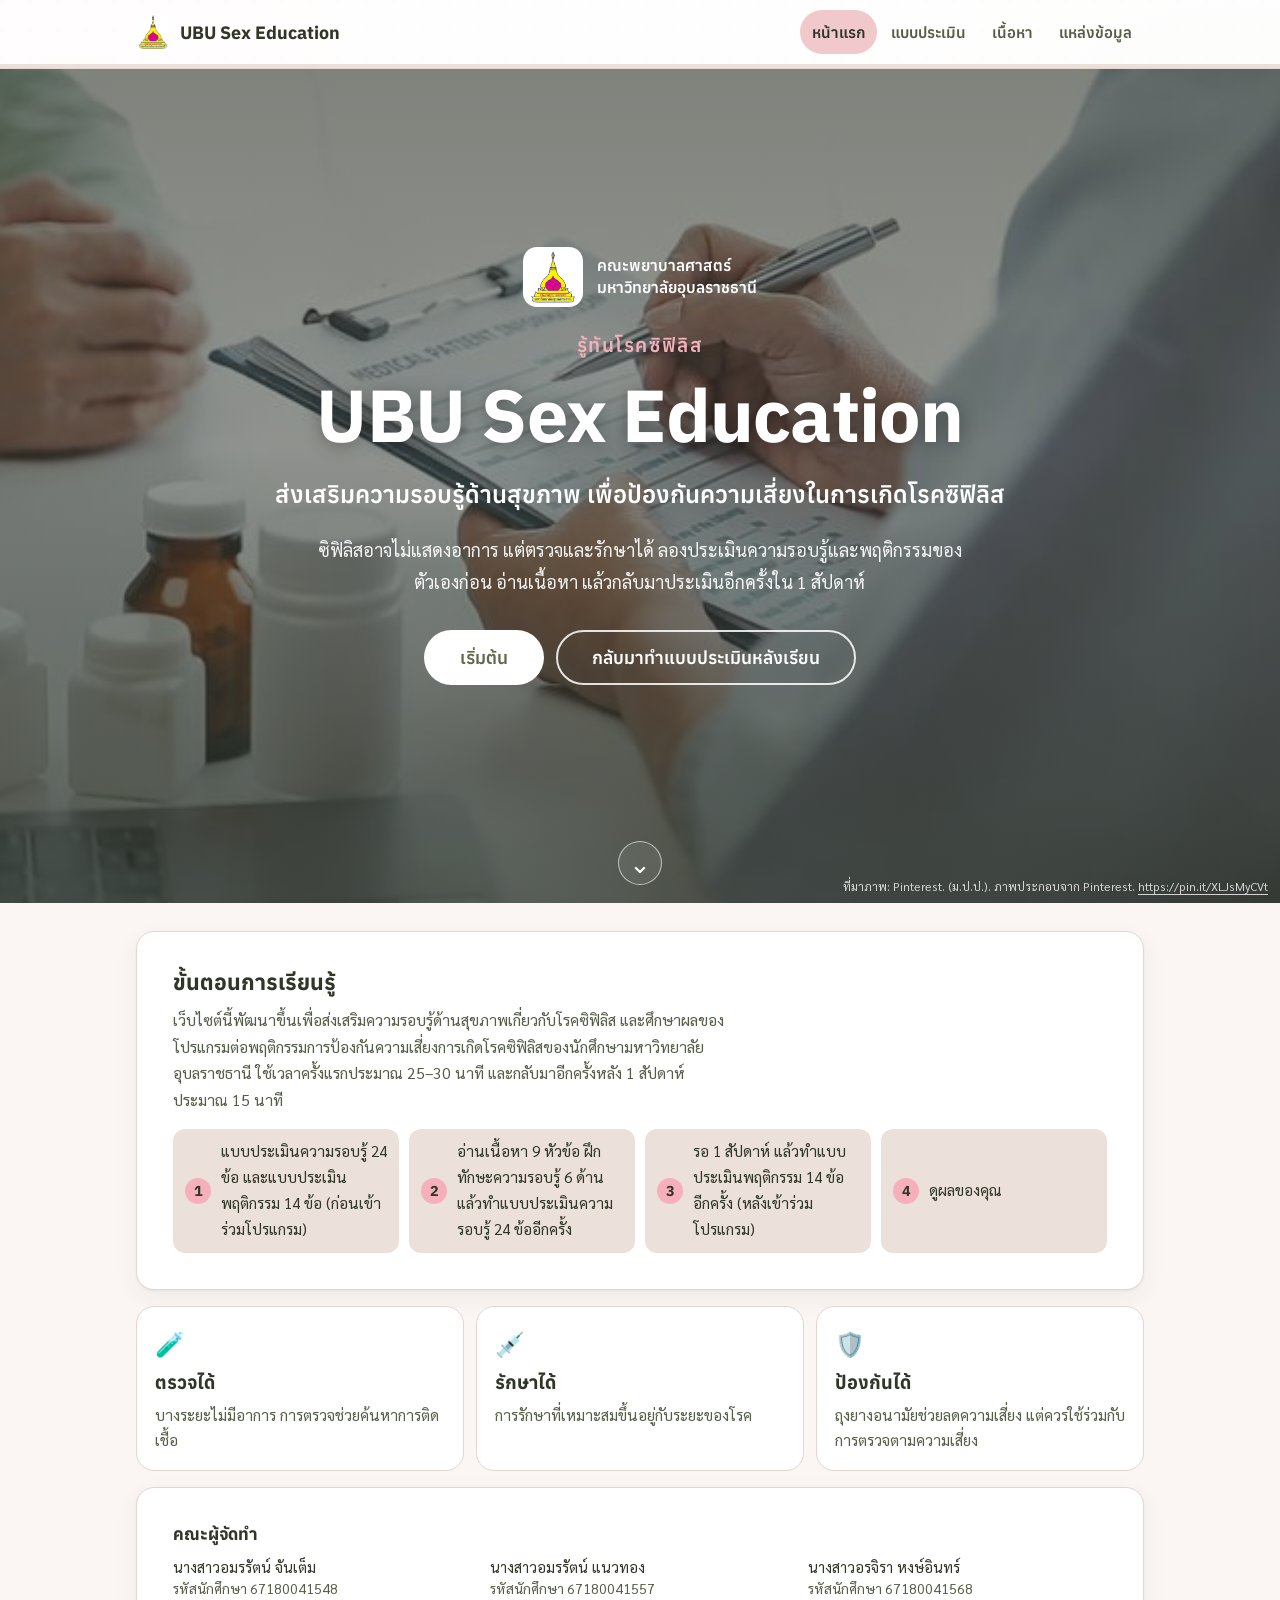
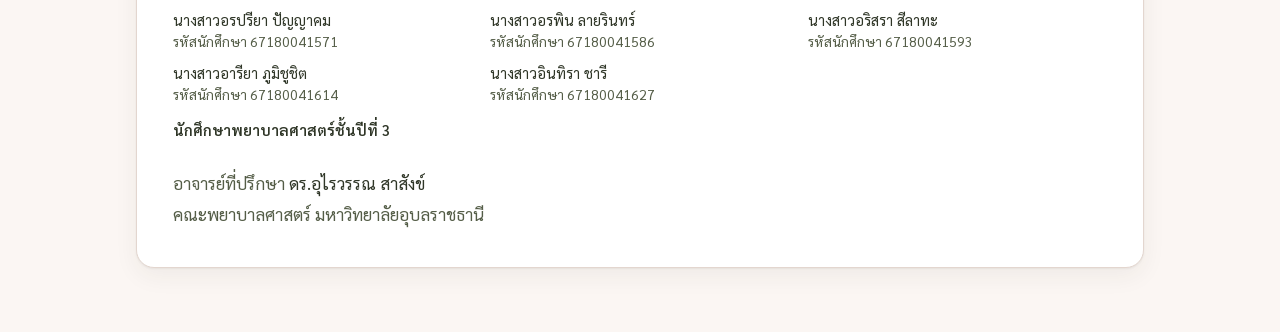
==== commit 0ea49640: "แยกบรรทัดชื่อ/รหัสนักศึกษา และใส่ที่มาภาพหน้าแรก" ====
--- a/index.html
+++ b/index.html
@@ -13,7 +13,7 @@
   <link rel="preconnect" href="https://fonts.googleapis.com">
   <link rel="preconnect" href="https://fonts.gstatic.com" crossorigin>
   <link href="https://fonts.googleapis.com/css2?family=Anuphan:wght@500;600;700&family=Sarabun:wght@400;500;700&display=swap" rel="stylesheet">
-  <link rel="stylesheet" href="style.css?v=20261025-5">
+  <link rel="stylesheet" href="style.css?v=20261025-7">
 </head>
 <body>
   <a class="skip" href="#main">ข้ามไปเนื้อหาหลัก</a>
@@ -56,6 +56,7 @@
           </div>
           <p class="fine not-me" id="notMe" hidden>เครื่องนี้มีการทำค้างไว้ ถ้าไม่ใช่ของคุณ <button type="button" class="link" id="btnNotMe">เริ่มใหม่ในเครื่องนี้</button></p>
         </div>
+        <p class="hero-credit">ที่มาภาพ: Pinterest. (ม.ป.ป.). ภาพประกอบจาก Pinterest. <a href="https://pin.it/XLJsMyCVt" target="_blank" rel="noopener">https://pin.it/XLJsMyCVt</a></p>
         <a class="scroll-hint" href="#homeMore" aria-label="เลื่อนลงเพื่อดูรายละเอียด"><span aria-hidden="true">⌄</span></a>
       </div>
 
@@ -206,9 +207,10 @@
         <article class="card topic skill" id="skill" role="tabpanel" tabindex="-1"></article>
         <div class="content-foot">
           <p class="read-count" id="skillCount"></p>
+          <div class="read-alert" id="skillsAlert" role="alert" hidden></div>
           <div class="foot-btns">
             <button class="btn btn-ghost" type="button" data-nav="content">← กลับไปเนื้อหา 9 หัวข้อ</button>
-            <button class="btn btn-primary" type="button" id="btnSkillsDone" disabled>ทำครบแล้ว ไปแบบประเมินความรอบรู้</button>
+            <button class="btn btn-primary" type="button" id="btnSkillsDone">ทำครบแล้ว ไปแบบประเมินความรอบรู้</button>
           </div>
         </div>
       </div>
@@ -330,9 +332,9 @@
 
   <div class="toast" id="toast" role="status" aria-live="polite" hidden></div>
 
-  <script src="config.js?v=20261025-5"></script>
-  <script src="data.js?v=20261025-5"></script>
-  <script src="skills.js?v=20261025-5"></script>
-  <script src="app.js?v=20261025-5"></script>
+  <script src="config.js?v=20261025-7"></script>
+  <script src="data.js?v=20261025-7"></script>
+  <script src="skills.js?v=20261025-7"></script>
+  <script src="app.js?v=20261025-7"></script>
 </body>
 </html>
--- a/style.css
+++ b/style.css
@@ -654,3 +654,23 @@
 /* ที่มาภาพใต้รูปประกอบเนื้อหา */
 .photo-credit { display: block; margin-top: 4px; font-size: .82rem; color: var(--ink-soft); word-break: break-word; }
 .photo-credit a { color: inherit; }
+
+/* ผลการประเมินครั้งที่ 1 (ใต้การ์ดหลังบันทึกครั้งที่ 1) */
+.stage1-results { margin-top: 28px; padding-top: 22px; border-top: 1px solid var(--line); text-align: left; }
+.stage1-results > h2 { font-size: 1.35rem; margin-bottom: 4px; }
+.score.pending { background: #F6F4F1; border: 1.5px dashed var(--line); color: var(--ink-soft); }
+.score.pending .s-num { color: var(--ink-soft); }
+
+/* รายชื่อผู้วิจัย: ชื่อ / รหัสนักศึกษา คนละบรรทัด · เว้น 1 บรรทัดก่อนอาจารย์ที่ปรึกษา */
+.cfg-list li.member, .credits .team li.member { display: flex; flex-direction: column; padding: 4px 0; line-height: 1.5; }
+.m-id { color: var(--ink-soft); font-size: .92em; }
+.cfg-list li.m-note, .credits .team li.m-note { grid-column: 1 / -1; font-weight: 600; padding-top: 6px; margin-bottom: 1.4em; }
+.credits .advisor { margin-top: 0; }
+
+/* ที่มาภาพหน้าแรก */
+.hero-credit { position: absolute; right: max(12px, env(safe-area-inset-right, 0px)); bottom: 8px; margin: 0; max-width: min(46%, 460px); text-align: right; font-size: .74rem; line-height: 1.4; color: rgba(255,255,255,.78); }
+.hero-credit a { color: inherit; word-break: break-all; }
+@media (max-width: 640px) {
+  .hero-credit { left: 12px; right: 12px; max-width: none; text-align: center; bottom: 6px; }
+  .hero-full .scroll-hint { bottom: 44px; }
+}
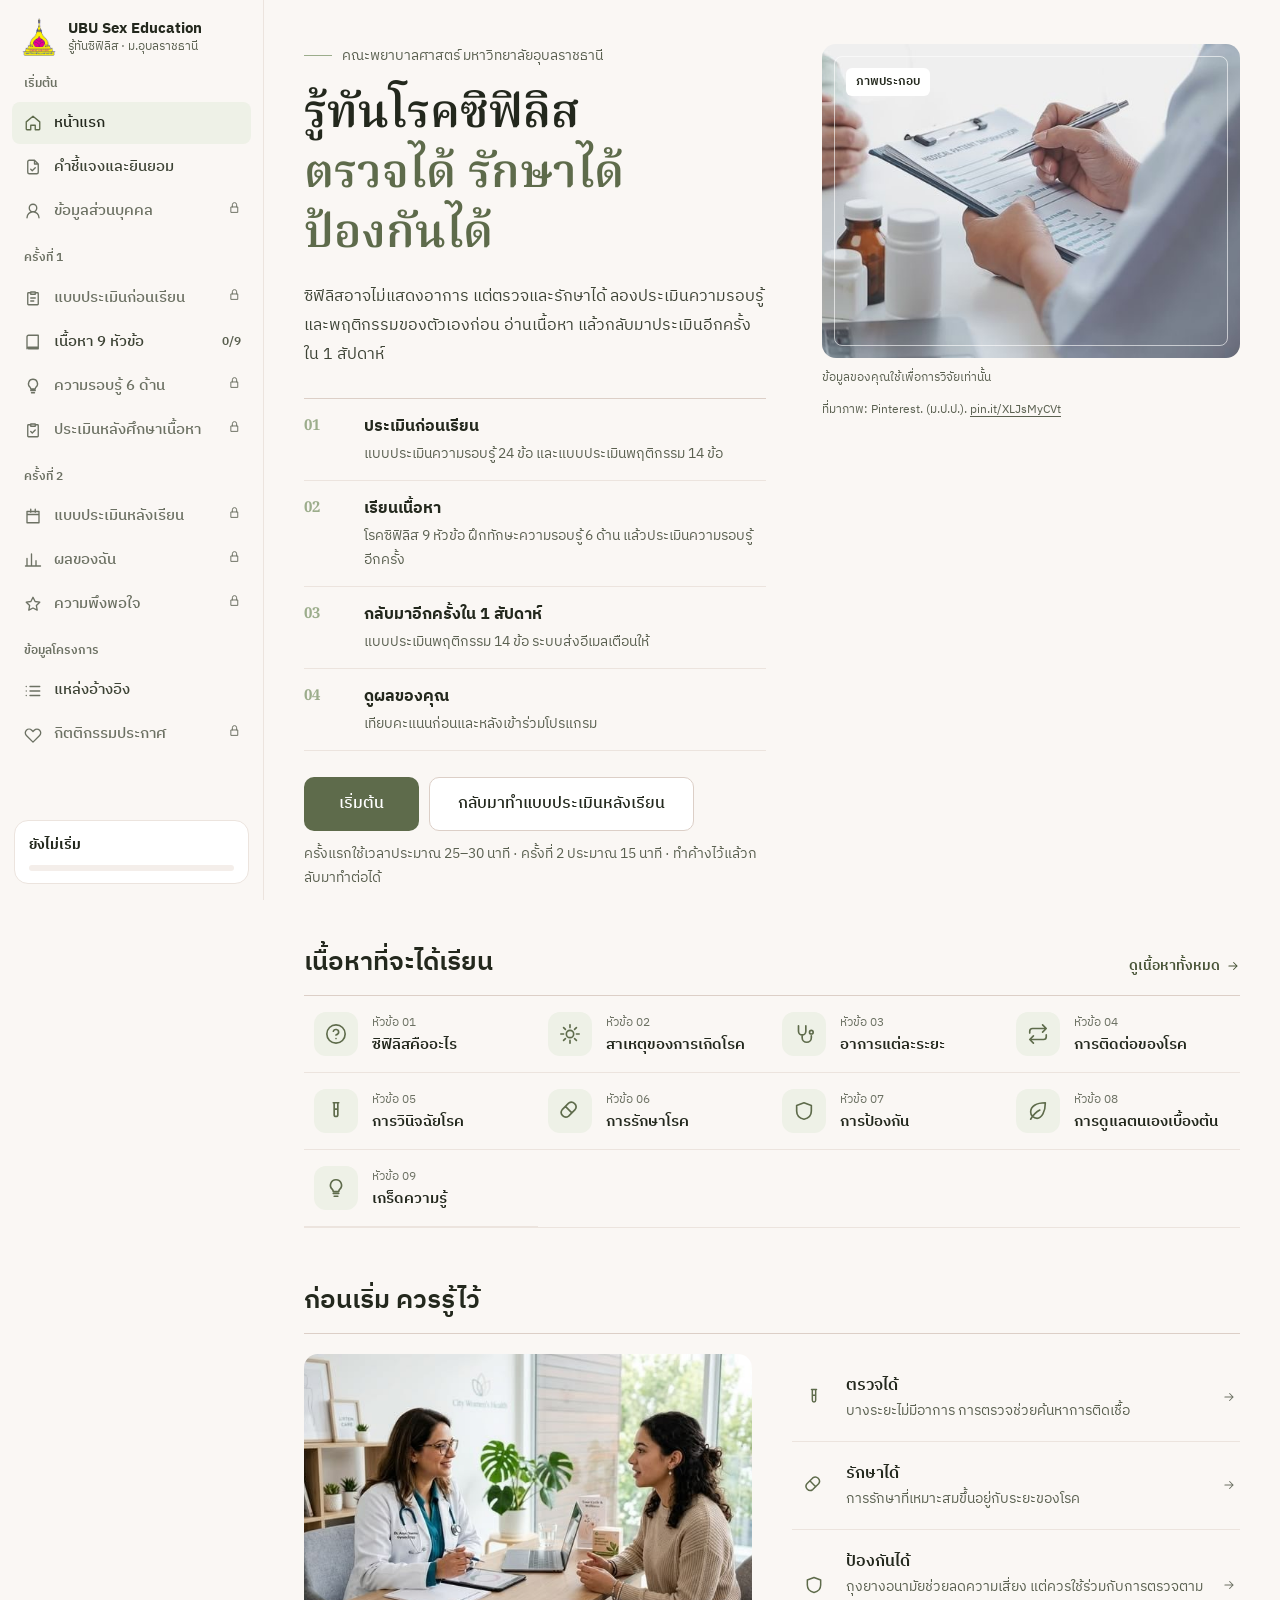
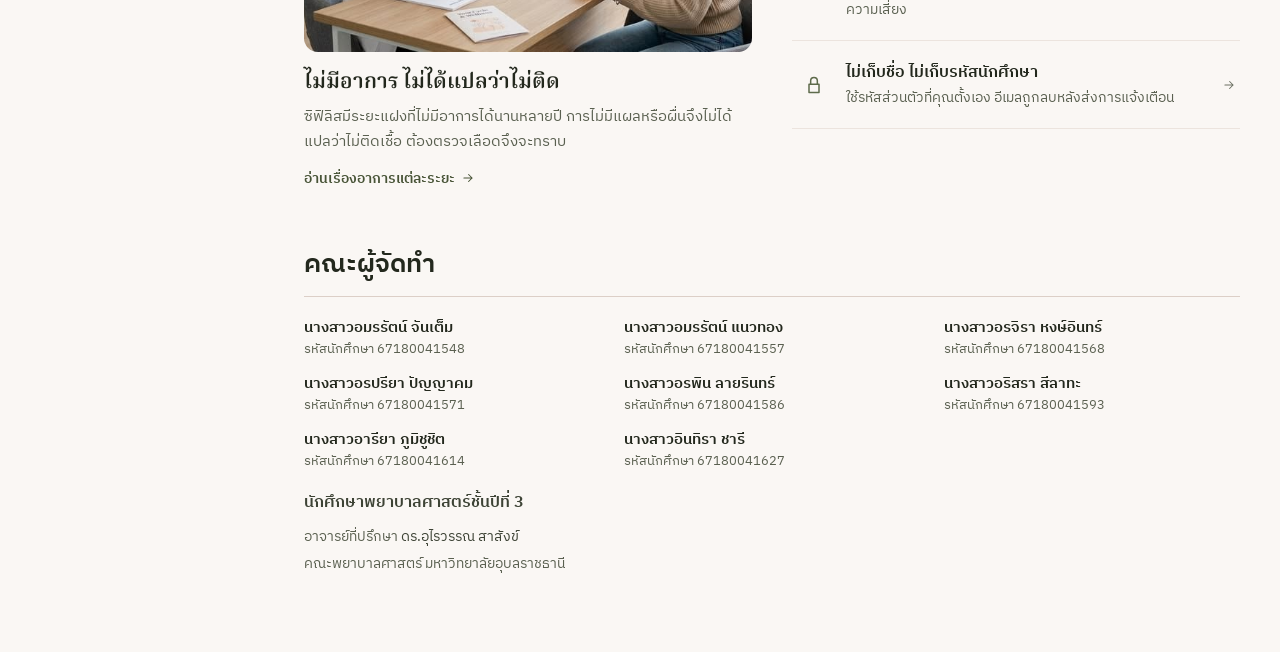
==== commit d230c307: "ปรับหน้าตาเว็บตามแบบจำลอง UX/UI ใหม่" ====
--- a/index.html
+++ b/index.html
@@ -2,89 +2,192 @@
 <html lang="th">
 <head>
   <meta charset="utf-8">
-  <meta name="viewport" content="width=device-width, initial-scale=1">
+  <meta name="viewport" content="width=device-width, initial-scale=1, viewport-fit=cover">
   <title>UBU Sex Education | รู้ทันซิฟิลิส ม.อุบลราชธานี</title>
   <meta name="description" content="UBU Sex Education เว็บไซต์ส่งเสริมความรอบรู้ด้านสุขภาพเรื่องโรคซิฟิลิส สาเหตุ การติดต่อ อาการ การรักษา การป้องกัน สำหรับนักศึกษามหาวิทยาลัยอุบลราชธานี">
-  <meta name="theme-color" content="#7E8C69">
+  <meta name="theme-color" content="#FAF7F4">
   <meta property="og:title" content="UBU Sex Education | รู้ทันซิฟิลิส ม.อุบลราชธานี">
   <meta property="og:description" content="เรียนรู้เรื่องโรคซิฟิลิสและประเมินพฤติกรรมป้องกันของตัวเอง">
   <meta property="og:type" content="website">
   <link rel="icon" href="assets/logo-nursing-ubu.svg" type="image/svg+xml">
   <link rel="preconnect" href="https://fonts.googleapis.com">
   <link rel="preconnect" href="https://fonts.gstatic.com" crossorigin>
-  <link href="https://fonts.googleapis.com/css2?family=Anuphan:wght@500;600;700&family=Sarabun:wght@400;500;700&display=swap" rel="stylesheet">
-  <link rel="stylesheet" href="style.css?v=20261025-7">
+  <link href="https://fonts.googleapis.com/css2?family=IBM+Plex+Sans+Thai:wght@400;500;600;700&family=Noto+Serif+Thai:wght@600&display=swap" rel="stylesheet">
+  <link rel="stylesheet" href="style.css?v=20261125-1">
 </head>
 <body>
   <a class="skip" href="#main">ข้ามไปเนื้อหาหลัก</a>
-  <div class="deco" aria-hidden="true"><span class="d1"></span><span class="d2"></span><span class="d3"></span><span class="d4"></span><span class="d5"></span><span class="d6"></span></div>
-
-  <header class="topbar">
-    <div class="topbar-in">
-      <button class="brand" type="button" data-nav="home" aria-label="UBU Sex Education หน้าแรก">
-        <img class="brand-logo" src="assets/logo-nursing-ubu.svg" alt="" width="34" height="34">
-        <span>UBU Sex Education</span>
-      </button>
-      <nav class="nav" aria-label="เมนูหลัก">
-        <button type="button" data-nav="home">หน้าแรก</button>
-        <button type="button" data-nav="assess">แบบประเมิน</button>
-        <button type="button" data-nav="content">เนื้อหา</button>
-        <button type="button" data-nav="sources">แหล่งข้อมูล</button>
+
+  <!-- ไอคอนที่ใช้ทั้งเว็บ -->
+  <svg width="0" height="0" style="position:absolute" aria-hidden="true">
+    <symbol id="i-home" viewBox="0 0 24 24"><path d="M3 10.5 12 3l9 7.5V20a1 1 0 0 1-1 1h-5v-6h-6v6H4a1 1 0 0 1-1-1z"/></symbol>
+    <symbol id="i-consent" viewBox="0 0 24 24"><path d="M14 3H7a2 2 0 0 0-2 2v14a2 2 0 0 0 2 2h10a2 2 0 0 0 2-2V8zM14 3v5h5M9 15l2 2 4-4"/></symbol>
+    <symbol id="i-user" viewBox="0 0 24 24"><path d="M20 21a8 8 0 0 0-16 0M12 13a5 5 0 1 0 0-10 5 5 0 0 0 0 10"/></symbol>
+    <symbol id="i-assess" viewBox="0 0 24 24"><path d="M9 4h6v3H9zM9 5H6a1 1 0 0 0-1 1v14a1 1 0 0 0 1 1h12a1 1 0 0 0 1-1V6a1 1 0 0 0-1-1h-3M9 12h6M9 16h4"/></symbol>
+    <symbol id="i-book" viewBox="0 0 24 24"><path d="M4 5a2 2 0 0 1 2-2h13v16H6a2 2 0 0 0-2 2zM4 21a2 2 0 0 1 2-2h13v2H6"/></symbol>
+    <symbol id="i-bulb" viewBox="0 0 24 24"><path d="M9 18h6M10 21h4M12 3a6 6 0 0 0-4 10.5c.7.7 1 1.5 1 2.5h6c0-1 .3-1.8 1-2.5A6 6 0 0 0 12 3"/></symbol>
+    <symbol id="i-check-clip" viewBox="0 0 24 24"><path d="M9 4h6v3H9zM9 5H6a1 1 0 0 0-1 1v14a1 1 0 0 0 1 1h12a1 1 0 0 0 1-1V6a1 1 0 0 0-1-1h-3M9 14l2 2 4-4"/></symbol>
+    <symbol id="i-calendar" viewBox="0 0 24 24"><path d="M4 6h16v15H4zM4 10h16M9 3v4M15 3v4"/></symbol>
+    <symbol id="i-chart" viewBox="0 0 24 24"><path d="M4 20V10M10 20V4M16 20v-7M22 20H2"/></symbol>
+    <symbol id="i-star" viewBox="0 0 24 24"><path d="M12 3l2.8 5.7 6.2.9-4.5 4.4 1.1 6.2L12 17.3 6.4 20.2l1.1-6.2L3 9.6l6.2-.9z"/></symbol>
+    <symbol id="i-list" viewBox="0 0 24 24"><path d="M8 6h13M8 12h13M8 18h13M3 6h.01M3 12h.01M3 18h.01"/></symbol>
+    <symbol id="i-heart" viewBox="0 0 24 24"><path d="M20.8 5.6a5 5 0 0 0-7.1 0L12 7.3l-1.7-1.7a5 5 0 1 0-7.1 7.1L12 21.5l8.8-8.8a5 5 0 0 0 0-7.1z"/></symbol>
+    <symbol id="i-menu" viewBox="0 0 24 24"><path d="M4 6h16M4 12h16M4 18h16"/></symbol>
+    <symbol id="i-x" viewBox="0 0 24 24"><path d="M6 6l12 12M18 6 6 18"/></symbol>
+    <symbol id="i-check" viewBox="0 0 24 24"><path d="M5 12.5l4.5 4.5L19 7"/></symbol>
+    <symbol id="i-arrow" viewBox="0 0 24 24"><path d="M5 12h14M13 6l6 6-6 6"/></symbol>
+    <symbol id="i-lock" viewBox="0 0 24 24"><path d="M6 11h12v10H6zM8 11V7a4 4 0 0 1 8 0v4"/></symbol>
+    <symbol id="i-info" viewBox="0 0 24 24"><path d="M12 22a10 10 0 1 0 0-20 10 10 0 0 0 0 20zM12 16v-5M12 8h.01"/></symbol>
+    <symbol id="i-help" viewBox="0 0 24 24"><path d="M12 22a10 10 0 1 0 0-20 10 10 0 0 0 0 20zM9.1 9a3 3 0 0 1 5.8 1c0 2-3 3-3 3M12 17h.01"/></symbol>
+    <symbol id="i-germ" viewBox="0 0 24 24"><path d="M12 8a4 4 0 1 0 0 8 4 4 0 0 0 0-8zM12 2v3M12 19v3M2 12h3M19 12h3M5 5l2 2M17 17l2 2M5 19l2-2M17 7l2-2"/></symbol>
+    <symbol id="i-steth" viewBox="0 0 24 24"><path d="M6 3v6a4 4 0 0 0 8 0V3M10 13v3a5 5 0 0 0 10 0v-2M20 12a2 2 0 1 0 0-4 2 2 0 0 0 0 4"/></symbol>
+    <symbol id="i-repeat" viewBox="0 0 24 24"><path d="M17 2l4 4-4 4M3 11V9a3 3 0 0 1 3-3h15M7 22l-4-4 4-4M21 13v2a3 3 0 0 1-3 3H3"/></symbol>
+    <symbol id="i-tube" viewBox="0 0 24 24"><path d="M9 3h6M10 3v13a2 2 0 0 0 4 0V3M10 10h4"/></symbol>
+    <symbol id="i-pill" viewBox="0 0 24 24"><path d="M10.5 3.5a5 5 0 0 1 7 7l-7 7a5 5 0 0 1-7-7zM7 7l7 7"/></symbol>
+    <symbol id="i-shield" viewBox="0 0 24 24"><path d="M12 3l8 3v6c0 5-3.5 8-8 9-4.5-1-8-4-8-9V6z"/></symbol>
+    <symbol id="i-leaf" viewBox="0 0 24 24"><path d="M11 20A7 7 0 0 1 4 13c0-6 6-10 16-10 0 10-4 17-9 17zM4 21c3-5 6-8 10-10"/></symbol>
+    <symbol id="i-pin" viewBox="0 0 24 24"><path d="M12 21s-7-6-7-11a7 7 0 0 1 14 0c0 5-7 11-7 11zM12 12.5a2.5 2.5 0 1 0 0-5 2.5 2.5 0 0 0 0 5"/></symbol>
+    <symbol id="i-chat" viewBox="0 0 24 24"><path d="M21 12a8 8 0 0 1-11.7 7.1L4 20.5l1.4-4.8A8 8 0 1 1 21 12zM8.5 12h.01M12 12h.01M15.5 12h.01"/></symbol>
+    <symbol id="i-phone" viewBox="0 0 24 24"><path d="M8 2h8a2 2 0 0 1 2 2v16a2 2 0 0 1-2 2H8a2 2 0 0 1-2-2V4a2 2 0 0 1 2-2zM11 18h2"/></symbol>
+    <symbol id="i-scale" viewBox="0 0 24 24"><path d="M12 3v18M7 21h10M4 7h16M7 7l-3 7a3 3 0 0 0 6 0zM17 7l-3 7a3 3 0 0 0 6 0z"/></symbol>
+    <symbol id="i-file" viewBox="0 0 24 24"><path d="M14 3H7a2 2 0 0 0-2 2v14a2 2 0 0 0 2 2h10a2 2 0 0 0 2-2V8zM14 3v5h5"/></symbol>
+    <symbol id="i-ext" viewBox="0 0 24 24"><path d="M14 4h6v6M20 4l-9 9M18 14v5a1 1 0 0 1-1 1H5a1 1 0 0 1-1-1V7a1 1 0 0 1 1-1h5"/></symbol>
+  </svg>
+
+  <div class="shell">
+    <!-- แถบเมนูซ้าย (บนมือถือเป็นเมนูเลื่อนออกมาจากด้านข้าง) -->
+    <aside class="sidebar" id="sidebar" aria-label="เมนูหลัก">
+      <div class="side-head">
+        <button class="brand" type="button" data-nav="home" aria-label="UBU Sex Education หน้าแรก">
+          <img class="brand-logo" src="assets/logo-nursing-ubu.svg" alt="" width="38" height="38">
+          <span class="brand-t"><strong>UBU Sex Education</strong><small>รู้ทันซิฟิลิส · ม.อุบลราชธานี</small></span>
+        </button>
+        <button class="icon-btn side-close" type="button" id="btnNavClose" aria-label="ปิดเมนู"><svg class="icon"><use href="#i-x"/></svg></button>
+      </div>
+      <nav class="snav" aria-label="ขั้นตอนการเข้าร่วม">
+        <div class="snav-group">
+          <span class="snav-label">เริ่มต้น</span>
+          <button type="button" class="snav-item" data-nav="home"><svg class="icon"><use href="#i-home"/></svg><span>หน้าแรก</span><span class="snav-badge"></span></button>
+          <button type="button" class="snav-item" data-nav="consent"><svg class="icon"><use href="#i-consent"/></svg><span>คำชี้แจงและยินยอม</span><span class="snav-badge"></span></button>
+          <button type="button" class="snav-item" data-nav="info"><svg class="icon"><use href="#i-user"/></svg><span>ข้อมูลส่วนบุคคล</span><span class="snav-badge"></span></button>
+        </div>
+        <div class="snav-group">
+          <span class="snav-label">ครั้งที่ 1</span>
+          <button type="button" class="snav-item" data-nav="assess"><svg class="icon"><use href="#i-assess"/></svg><span>แบบประเมินก่อนเรียน</span><span class="snav-badge"></span></button>
+          <button type="button" class="snav-item" data-nav="content"><svg class="icon"><use href="#i-book"/></svg><span>เนื้อหา 9 หัวข้อ</span><span class="snav-badge"></span></button>
+          <button type="button" class="snav-item" data-nav="skills"><svg class="icon"><use href="#i-bulb"/></svg><span>ความรอบรู้ 6 ด้าน</span><span class="snav-badge"></span></button>
+          <button type="button" class="snav-item" data-nav="hlpost"><svg class="icon"><use href="#i-check-clip"/></svg><span>ประเมินหลังศึกษาเนื้อหา</span><span class="snav-badge"></span></button>
+        </div>
+        <div class="snav-group">
+          <span class="snav-label" id="snavStage2">ครั้งที่ 2</span>
+          <button type="button" class="snav-item" data-nav="post"><svg class="icon"><use href="#i-calendar"/></svg><span>แบบประเมินหลังเรียน</span><span class="snav-badge"></span></button>
+          <button type="button" class="snav-item" data-nav="summary"><svg class="icon"><use href="#i-chart"/></svg><span>ผลของฉัน</span><span class="snav-badge"></span></button>
+          <button type="button" class="snav-item" data-nav="thanks"><svg class="icon"><use href="#i-star"/></svg><span>ความพึงพอใจ</span><span class="snav-badge"></span></button>
+        </div>
+        <div class="snav-group">
+          <span class="snav-label">ข้อมูลโครงการ</span>
+          <button type="button" class="snav-item" data-nav="sources"><svg class="icon"><use href="#i-list"/></svg><span>แหล่งอ้างอิง</span><span class="snav-badge"></span></button>
+          <button type="button" class="snav-item" data-nav="ack"><svg class="icon"><use href="#i-heart"/></svg><span>กิตติกรรมประกาศ</span><span class="snav-badge"></span></button>
+        </div>
       </nav>
-    </div>
-    <div class="progress" aria-hidden="true"><span id="progressBar"></span></div>
-  </header>
-
-  <main id="main" tabindex="-1">
-
-    <!-- หน้าแรก -->
-    <section class="view" id="view-home" data-view="home">
-      <!-- หน้าแรกแบบรูปเต็มจอ: เปลี่ยนรูปได้ที่ HERO_IMAGE ใน config.js -->
-      <div class="hero-full">
-        <div class="hero-full-in">
-          <div class="org org-light">
-            <img src="assets/logo-nursing-ubu.svg" alt="ตราคณะพยาบาลศาสตร์ มหาวิทยาลัยอุบลราชธานี" width="60" height="60">
-            <span>คณะพยาบาลศาสตร์<br>มหาวิทยาลัยอุบลราชธานี</span>
-          </div>
-          <p class="hero-eyebrow">รู้ทันโรคซิฟิลิส</p>
-          <h1>UBU Sex Education</h1>
-          <p class="hero-tag">ส่งเสริมความรอบรู้ด้านสุขภาพ เพื่อป้องกันความเสี่ยงในการเกิดโรคซิฟิลิส</p>
-          <p class="hero-lead">ซิฟิลิสอาจไม่แสดงอาการ แต่ตรวจและรักษาได้ ลองประเมินความรอบรู้และพฤติกรรมของตัวเองก่อน อ่านเนื้อหา แล้วกลับมาประเมินอีกครั้งใน 1 สัปดาห์</p>
-          <div class="hero-actions">
-            <button class="btn btn-light btn-lg" type="button" id="btnStart">เริ่มต้น</button>
-            <button class="btn btn-outline-light btn-lg" type="button" id="btnReturn">กลับมาทำแบบประเมินหลังเรียน</button>
-          </div>
-          <p class="fine not-me" id="notMe" hidden>เครื่องนี้มีการทำค้างไว้ ถ้าไม่ใช่ของคุณ <button type="button" class="link" id="btnNotMe">เริ่มใหม่ในเครื่องนี้</button></p>
-        </div>
-        <p class="hero-credit">ที่มาภาพ: Pinterest. (ม.ป.ป.). ภาพประกอบจาก Pinterest. <a href="https://pin.it/XLJsMyCVt" target="_blank" rel="noopener">https://pin.it/XLJsMyCVt</a></p>
-        <a class="scroll-hint" href="#homeMore" aria-label="เลื่อนลงเพื่อดูรายละเอียด"><span aria-hidden="true">⌄</span></a>
+      <div class="side-foot">
+        <div class="progress-card">
+          <div class="pc-top"><strong id="pcStage">ยังไม่เริ่ม</strong><span id="pcCount"></span></div>
+          <div class="bar" aria-hidden="true"><i id="progressBar"></i></div>
+        </div>
       </div>
-
-      <div class="home-more" id="homeMore">
-        <div class="card home-intro">
-          <h2>ขั้นตอนการเรียนรู้</h2>
-          <p class="lead-sub">เว็บไซต์นี้พัฒนาขึ้นเพื่อส่งเสริมความรอบรู้ด้านสุขภาพเกี่ยวกับโรคซิฟิลิส และศึกษาผลของโปรแกรมต่อพฤติกรรมการป้องกันความเสี่ยงการเกิดโรคซิฟิลิสของนักศึกษามหาวิทยาลัยอุบลราชธานี ใช้เวลาครั้งแรกประมาณ <span data-cfg="DURATION_MIN"></span> นาที และกลับมาอีกครั้งหลัง 1 สัปดาห์ประมาณ <span data-cfg="DURATION_POST_MIN"></span> นาที</p>
-          <ol class="steps-mini">
-            <li>แบบประเมินความรอบรู้ 24 ข้อ และแบบประเมินพฤติกรรม 14 ข้อ (ก่อนเข้าร่วมโปรแกรม)</li>
-            <li>อ่านเนื้อหา 9 หัวข้อ ฝึกทักษะความรอบรู้ 6 ด้าน แล้วทำแบบประเมินความรอบรู้ 24 ข้ออีกครั้ง</li>
-            <li>รอ 1 สัปดาห์ แล้วทำแบบประเมินพฤติกรรม 14 ข้ออีกครั้ง (หลังเข้าร่วมโปรแกรม)</li>
-            <li>ดูผลของคุณ</li>
-          </ol>
-        </div>
-        <div class="pillars">
-          <div class="pillar"><span class="p-ic" aria-hidden="true">🧪</span><strong>ตรวจได้</strong><p>บางระยะไม่มีอาการ การตรวจช่วยค้นหาการติดเชื้อ</p></div>
-          <div class="pillar"><span class="p-ic" aria-hidden="true">💉</span><strong>รักษาได้</strong><p>การรักษาที่เหมาะสมขึ้นอยู่กับระยะของโรค</p></div>
-          <div class="pillar"><span class="p-ic" aria-hidden="true">🛡️</span><strong>ป้องกันได้</strong><p>ถุงยางอนามัยช่วยลดความเสี่ยง แต่ควรใช้ร่วมกับการตรวจตามความเสี่ยง</p></div>
-        </div>
-        <div class="credits card" data-credits></div>
-      </div>
-    </section>
-
-    <!-- หน้ายินยอม -->
-    <section class="view" id="view-consent" data-view="consent" hidden>
-      <div class="card narrow">
-        <p class="eyebrow">ขั้นที่ 1 · ครั้งที่ 1 · การยินยอม</p>
-        <h2>เอกสารชี้แจงผู้เข้าร่วมการวิจัย</h2>
+    </aside>
+    <div class="nav-overlay" id="navOverlay" hidden></div>
+
+    <div class="app-col">
+      <!-- แถบบนสำหรับมือถือ -->
+      <header class="m-top">
+        <button class="brand" type="button" data-nav="home" aria-label="UBU Sex Education หน้าแรก">
+          <img class="brand-logo" src="assets/logo-nursing-ubu.svg" alt="" width="32" height="32">
+          <span class="brand-t"><strong>UBU Sex Education</strong></span>
+        </button>
+        <button class="icon-btn" type="button" id="btnMenu" aria-label="เปิดเมนู" aria-controls="sidebar" aria-expanded="false"><svg class="icon"><use href="#i-menu"/></svg></button>
+      </header>
+
+      <main id="main" class="main" tabindex="-1">
+
+        <!-- หน้าแรก -->
+        <section class="view home" id="view-home" data-view="home">
+          <div class="home-intro">
+            <div class="home-copy">
+              <p class="kicker">คณะพยาบาลศาสตร์ มหาวิทยาลัยอุบลราชธานี</p>
+              <h1 class="home-title">รู้ทันโรคซิฟิลิส<br><span>ตรวจได้ รักษาได้ ป้องกันได้</span></h1>
+              <p class="home-lede">ซิฟิลิสอาจไม่แสดงอาการ แต่ตรวจและรักษาได้ ลองประเมินความรอบรู้และพฤติกรรมของตัวเองก่อน อ่านเนื้อหา แล้วกลับมาประเมินอีกครั้งใน 1 สัปดาห์</p>
+              <ol class="home-steps">
+                <li><b>01</b><div><strong>ประเมินก่อนเรียน</strong><span>แบบประเมินความรอบรู้ 24 ข้อ และแบบประเมินพฤติกรรม 14 ข้อ</span></div></li>
+                <li><b>02</b><div><strong>เรียนเนื้อหา</strong><span>โรคซิฟิลิส 9 หัวข้อ ฝึกทักษะความรอบรู้ 6 ด้าน แล้วประเมินความรอบรู้อีกครั้ง</span></div></li>
+                <li><b>03</b><div><strong>กลับมาอีกครั้งใน 1 สัปดาห์</strong><span>แบบประเมินพฤติกรรม 14 ข้อ ระบบส่งอีเมลเตือนให้</span></div></li>
+                <li><b>04</b><div><strong>ดูผลของคุณ</strong><span>เทียบคะแนนก่อนและหลังเข้าร่วมโปรแกรม</span></div></li>
+              </ol>
+              <div class="home-actions">
+                <button class="btn btn-primary btn-lg" type="button" id="btnStart">เริ่มต้น</button>
+                <button class="btn btn-secondary btn-lg" type="button" id="btnReturn">กลับมาทำแบบประเมินหลังเรียน</button>
+              </div>
+              <p class="fine">ครั้งแรกใช้เวลาประมาณ <span data-cfg="DURATION_MIN"></span> นาที · ครั้งที่ 2 ประมาณ <span data-cfg="DURATION_POST_MIN"></span> นาที · ทำค้างไว้แล้วกลับมาทำต่อได้</p>
+              <p class="fine not-me" id="notMe" hidden>เครื่องนี้มีการทำค้างไว้ ถ้าไม่ใช่ของคุณ <button type="button" class="link" id="btnNotMe">เริ่มใหม่ในเครื่องนี้</button></p>
+            </div>
+            <!-- เปลี่ยนรูปได้ที่ HERO_IMAGE ใน config.js -->
+            <figure class="home-figure">
+              <div class="home-frame">
+                <img id="heroImg" src="assets/img/home.jpg" alt="บุคลากรทางการแพทย์กำลังจดบันทึกบนแฟ้มประวัติผู้ป่วย">
+                <span class="home-tag">ภาพประกอบ</span>
+              </div>
+              <figcaption>
+                <span>ข้อมูลของคุณใช้เพื่อการวิจัยเท่านั้น</span>
+                <span class="hero-credit">ที่มาภาพ: Pinterest. (ม.ป.ป.). <a href="https://pin.it/XLJsMyCVt" target="_blank" rel="noopener">pin.it/XLJsMyCVt</a></span>
+              </figcaption>
+            </figure>
+          </div>
+
+          <section class="home-sec">
+            <div class="section-head">
+              <h2>เนื้อหาที่จะได้เรียน</h2>
+              <button type="button" class="section-link" data-nav="content">ดูเนื้อหาทั้งหมด <svg class="icon icon-sm"><use href="#i-arrow"/></svg></button>
+            </div>
+            <div class="topic-grid" id="homeTopics"></div>
+          </section>
+
+          <section class="home-sec">
+            <div class="section-head"><h2>ก่อนเริ่ม ควรรู้ไว้</h2></div>
+            <div class="home-tools">
+              <button type="button" class="home-feature" data-topic-id="symptoms">
+                <span class="home-feature-img"><img src="assets/img/prevention-2.jpg" alt="แพทย์กำลังพูดคุยให้คำปรึกษากับผู้รับบริการ" loading="lazy"></span>
+                <span class="hf-title">ไม่มีอาการ ไม่ได้แปลว่าไม่ติด</span>
+                <span class="hf-text">ซิฟิลิสมีระยะแฝงที่ไม่มีอาการได้นานหลายปี การไม่มีแผลหรือผื่นจึงไม่ได้แปลว่าไม่ติดเชื้อ ต้องตรวจเลือดจึงจะทราบ</span>
+                <span class="section-link">อ่านเรื่องอาการแต่ละระยะ <svg class="icon icon-sm"><use href="#i-arrow"/></svg></span>
+              </button>
+              <div class="index-list">
+                <button type="button" class="index-row" data-topic-id="diagnosis"><svg class="icon"><use href="#i-tube"/></svg><span><strong>ตรวจได้</strong><span>บางระยะไม่มีอาการ การตรวจช่วยค้นหาการติดเชื้อ</span></span><svg class="icon icon-sm"><use href="#i-arrow"/></svg></button>
+                <button type="button" class="index-row" data-topic-id="treatment"><svg class="icon"><use href="#i-pill"/></svg><span><strong>รักษาได้</strong><span>การรักษาที่เหมาะสมขึ้นอยู่กับระยะของโรค</span></span><svg class="icon icon-sm"><use href="#i-arrow"/></svg></button>
+                <button type="button" class="index-row" data-topic-id="prevention"><svg class="icon"><use href="#i-shield"/></svg><span><strong>ป้องกันได้</strong><span>ถุงยางอนามัยช่วยลดความเสี่ยง แต่ควรใช้ร่วมกับการตรวจตามความเสี่ยง</span></span><svg class="icon icon-sm"><use href="#i-arrow"/></svg></button>
+                <button type="button" class="index-row" data-nav="consent"><svg class="icon"><use href="#i-lock"/></svg><span><strong>ไม่เก็บชื่อ ไม่เก็บรหัสนักศึกษา</strong><span>ใช้รหัสส่วนตัวที่คุณตั้งเอง อีเมลถูกลบหลังส่งการแจ้งเตือน</span></span><svg class="icon icon-sm"><use href="#i-arrow"/></svg></button>
+              </div>
+            </div>
+          </section>
+
+          <section class="home-sec">
+            <div class="credits" data-credits></div>
+          </section>
+        </section>
+
+        <!-- หน้ายินยอม -->
+        <section class="view" id="view-consent" data-view="consent" hidden>
+          <div class="split">
+            <div class="split-visual" aria-hidden="true">
+              <img src="assets/img/prevention-2.jpg" alt="">
+              <div class="split-copy">
+                <p class="split-title">ก่อนเริ่ม<br>อ่านสิ่งที่คุณจะได้ทำ</p>
+                <p>งานวิจัยนี้แบ่งเป็น 2 ครั้ง ห่างกัน 1 สัปดาห์ เข้าร่วมด้วยความสมัครใจ ถอนตัวได้ทุกเมื่อ</p>
+              </div>
+            </div>
+            <div class="split-panel">
+              <p class="eyebrow">ขั้นที่ 1 · ครั้งที่ 1 · การยินยอม</p>
+              <h2 class="page-title">เอกสารชี้แจงผู้เข้าร่วมการวิจัย</h2>
         <div class="doc">
           <p><strong>ชื่อโครงการ</strong> ผลของโปรแกรมส่งเสริมความรอบรู้ด้านสุขภาพผ่านเว็บไซต์ต่อพฤติกรรมการป้องกันความเสี่ยงการเกิดโรคซิฟิลิสของนักศึกษามหาวิทยาลัยอุบลราชธานี</p>
           <p><strong>ผู้วิจัย</strong> คณะผู้จัดทำ</p>
@@ -104,226 +207,270 @@
           <p><strong>ติดต่อสอบถาม</strong> <span data-cfg="CONTACT_NAME"></span><span data-cfg-wrap="CONTACT_PHONE"> โทร <span data-cfg="CONTACT_PHONE"></span></span> อีเมล <a data-cfg="CONTACT_EMAIL" data-mailto></a><br>
              โครงการนี้ได้รับการรับรองจากคณะกรรมการจริยธรรมการวิจัยในมนุษย์ มหาวิทยาลัยอุบลราชธานี เลขที่ <span data-cfg="ETHICS_NO"></span></p>
         </div>
-        <label class="check">
-          <input type="checkbox" id="consentRead">
-          <span>ข้าพเจ้าได้อ่านและเข้าใจรายละเอียดข้างต้นแล้ว ยินยอมเข้าร่วมการวิจัยด้วยความสมัครใจ</span>
-        </label>
-        <p class="field-error" id="consentErr" hidden>กรุณาติ๊กช่องด้านบนก่อนกด “ยินยอม”</p>
-        <div class="actions">
-          <button class="btn btn-ghost" type="button" id="btnDecline">ไม่ยินยอม</button>
-          <button class="btn btn-primary" type="button" id="btnAccept">ยินยอม</button>
-        </div>
-      </div>
-    </section>
-
-    <!-- ข้อมูลทั่วไป -->
-    <section class="view" id="view-info" data-view="info" hidden>
-      <form class="card narrow" id="infoForm" novalidate>
-        <p class="eyebrow">ขั้นที่ 2 · ครั้งที่ 1 · ข้อมูลทั่วไป</p>
-        <h2>ส่วนที่ 1 ข้อมูลส่วนบุคคล</h2>
-        <p><strong>คำชี้แจง</strong> โปรดคลิกเลือกลงในช่องและกรอกข้อมูลตามความเป็นจริง</p>
-        <p class="muted">ไม่มีการเก็บชื่อหรือรหัสนักศึกษา</p>
-        <div id="infoFields"></div>
-
-        <div class="code-box">
-          <h3>ตั้งรหัสส่วนตัว</h3>
-          <p class="muted">ใช้สำหรับกลับมาทำแบบประเมินหลังเรียนในอีก 1 สัปดาห์ <strong>ต้องมีทั้งตัวอักษรและตัวเลข</strong> ยาว 6–20 ตัว ไม่มีช่องว่าง เช่น <code>mint2547</code> หรือ <code>ข้าวหอม99</code> กรุณาจดหรือแคปหน้าจอเก็บไว้</p>
-          <div class="field" data-field="code">
-            <label class="lbl" for="f_code">รหัสส่วนตัว<span class="req" aria-hidden="true">*</span></label>
-            <input class="text-in" type="text" id="f_code" name="code" autocomplete="off" autocapitalize="off" spellcheck="false" maxlength="20" aria-describedby="codeRules">
-            <ul class="rules" id="codeRules" aria-live="polite">
-              <li data-rule="len">ยาว 6–20 ตัว</li>
-              <li data-rule="letter">มีตัวอักษรอย่างน้อย 1 ตัว</li>
-              <li data-rule="digit">มีตัวเลขอย่างน้อย 1 ตัว</li>
-              <li data-rule="space">ไม่มีช่องว่าง</li>
-            </ul>
-            <p class="field-error" hidden></p>
-          </div>
-          <div class="field" data-field="code2">
-            <label class="lbl" for="f_code2">ยืนยันรหัสส่วนตัว<span class="req" aria-hidden="true">*</span></label>
-            <input class="text-in" type="text" id="f_code2" name="code2" autocomplete="off" autocapitalize="off" spellcheck="false" maxlength="20">
-            <p class="field-error" hidden>รหัสทั้งสองช่องไม่ตรงกัน</p>
-          </div>
-          <div class="field" data-field="email">
-            <label class="lbl" for="f_email">อีเมลสำหรับแจ้งเตือนเมื่อครบ 7 วัน<span class="req" aria-hidden="true">*</span></label>
-            <input class="text-in" type="email" id="f_email" name="email" autocomplete="email" inputmode="email" placeholder="name@example.com">
-            <p class="hint">ใช้ส่งการแจ้งเตือนครั้งเดียว และลบออกจากระบบทันทีหลังส่ง ไม่เก็บรวมกับคำตอบ</p>
-            <p class="field-error" hidden>กรุณากรอกอีเมลให้ถูกต้อง</p>
-          </div>
-        </div>
-
-        <label class="check consent-final">
-          <input type="checkbox" name="consent_final" id="consentFinal">
-          <span><strong>ฉันยินยอม</strong>ให้ใช้ข้อมูลและคำตอบของฉันเพื่อการวิจัยครั้งนี้</span>
-        </label>
-        <p class="field-error" id="consentFinalErr" hidden>กรุณาติ๊ก “ฉันยินยอม” เพื่อไปต่อ</p>
-        <div class="actions">
-          <button class="btn btn-primary" type="submit">ไปแบบประเมินก่อนเรียน</button>
-        </div>
-      </form>
-    </section>
-
-    <!-- ครั้งที่ 1 ชุดที่ 1: แบบประเมินความรอบรู้ก่อนเข้าร่วมโปรแกรม -->
-    <section class="view" id="view-hlpre" data-view="hlpre" hidden>
-      <form class="card narrow" id="hlpreForm" novalidate></form>
-    </section>
-
-    <!-- ครั้งที่ 1 ชุดที่ 2: แบบประเมินพฤติกรรมก่อนเข้าร่วมโปรแกรม -->
-    <section class="view" id="view-pre" data-view="pre" hidden>
-      <form class="card narrow" id="preForm" novalidate></form>
-    </section>
-
-    <!-- เนื้อหา -->
-    <section class="view" id="view-content" data-view="content" hidden>
-      <div class="content-wrap">
-        <div class="content-head">
-          <p class="eyebrow">ขั้นที่ 5 · ครั้งที่ 1 · เนื้อหา</p>
-          <h2>รู้ทันซิฟิลิส</h2>
-          <p class="muted" id="contentHint">อ่านให้ครบทั้ง 9 หัวข้อ แล้วกดปุ่มด้านล่างเพื่อไปเนื้อหาความรอบรู้ด้านสุขภาพ 6 ด้าน</p>
-        </div>
-        <div class="tabs" role="tablist" aria-label="หัวข้อเนื้อหา" id="tabs"></div>
-        <article class="card topic" id="topic" role="tabpanel" tabindex="-1"></article>
-        <div class="card media-card" id="externalMedia"></div>
-        <div class="content-foot">
-          <p class="read-count" id="readCount"></p>
-          <div class="read-alert" id="readAlert" role="alert" hidden></div>
-          <div class="foot-btns">
-            <button class="btn btn-ghost" type="button" id="btnToSkills" hidden>ความรอบรู้ 6 ด้าน →</button>
-            <button class="btn btn-primary" type="button" id="btnToPost">อ่านครบแล้ว ไปเนื้อหาความรอบรู้ 6 ด้าน</button>
-          </div>
-        </div>
-      </div>
-    </section>
-
-    <!-- เสริมสร้างความรอบรู้ด้านสุขภาพ 6 ด้าน + แบบฝึกทักษะ -->
-    <section class="view" id="view-skills" data-view="skills" hidden>
-      <div class="content-wrap">
-        <div class="content-head">
-          <p class="eyebrow">ขั้นที่ 6 · ครั้งที่ 1 · เสริมสร้างความรอบรู้ด้านสุขภาพ</p>
-          <h2>ความรอบรู้ด้านสุขภาพ 6 ด้าน</h2>
-          <p class="muted" id="skillsHint">ศึกษาเนื้อหาและทำตัวอย่างสถานการณ์ให้ครบทั้ง 6 ด้าน แล้วกดปุ่มด้านล่างเพื่อทำแบบประเมินความรอบรู้ด้านสุขภาพ (หลังเข้าร่วมโปรแกรม)</p>
-        </div>
-        <div class="sk-steps-bar" role="tablist" aria-label="ความรอบรู้ด้านสุขภาพ 6 ด้าน" id="skillTabs"></div>
-        <article class="card topic skill" id="skill" role="tabpanel" tabindex="-1"></article>
-        <div class="content-foot">
-          <p class="read-count" id="skillCount"></p>
-          <div class="read-alert" id="skillsAlert" role="alert" hidden></div>
-          <div class="foot-btns">
-            <button class="btn btn-ghost" type="button" data-nav="content">← กลับไปเนื้อหา 9 หัวข้อ</button>
-            <button class="btn btn-primary" type="button" id="btnSkillsDone">ทำครบแล้ว ไปแบบประเมินความรอบรู้</button>
-          </div>
-        </div>
-      </div>
-    </section>
-
-    <!-- รอ 1 สัปดาห์ -->
-    <section class="view" id="view-wait" data-view="wait" hidden>
-      <div class="card narrow wait" id="waitCard"></div>
-    </section>
-
-    <!-- กลับมาทำต่อด้วยรหัสส่วนตัว -->
-    <section class="view" id="view-resume" data-view="resume" hidden>
-      <form class="card narrow" id="resumeForm" novalidate>
-        <p class="eyebrow">ขั้นที่ 1 · ครั้งที่ 2 · กลับมาทำแบบประเมินหลังเรียน</p>
-        <h2>ใส่รหัสส่วนตัว</h2>
-        <p class="muted">ใช้รหัสที่ท่านตั้งไว้ตอนทำครั้งแรก</p>
-        <div class="field" data-field="rcode">
-          <label class="lbl" for="f_rcode">รหัสส่วนตัว</label>
-          <input class="text-in" type="text" id="f_rcode" autocomplete="off" autocapitalize="off" spellcheck="false" maxlength="20">
-          <p class="field-error" id="resumeErr" role="alert" hidden></p>
-        </div>
-        <div class="actions">
-          <button class="btn btn-ghost" type="button" data-nav="home">ยกเลิก</button>
-          <button class="btn btn-primary" type="submit" id="btnResumeGo">ไปต่อ</button>
-        </div>
-        <p class="fine">ยังไม่เคยทำครั้งแรก? <button type="button" class="link" id="btnResumeStart">เริ่มต้นที่นี่</button></p>
-      </form>
-    </section>
-
-    <!-- ครั้งที่ 2 ชุดที่ 1: แบบประเมินความรอบรู้หลังเข้าร่วมโปรแกรม -->
-    <section class="view" id="view-hlpost" data-view="hlpost" hidden>
-      <form class="card narrow" id="hlpostForm" novalidate></form>
-    </section>
-
-    <!-- ครั้งที่ 2 ชุดที่ 2: แบบประเมินพฤติกรรมหลังเข้าร่วมโปรแกรม -->
-    <section class="view" id="view-post" data-view="post" hidden>
-      <form class="card narrow" id="postForm" novalidate></form>
-    </section>
-
-    <!-- สรุปผล -->
-    <section class="view" id="view-summary" data-view="summary" hidden>
-      <div class="card narrow" id="summaryCard"></div>
-    </section>
-
-    <!-- ขอบคุณ -->
-    <section class="view" id="view-thanks" data-view="thanks" hidden>
-      <div class="card narrow thanks">
-        <img class="thanks-logo" src="assets/logo-nursing-ubu.svg" alt="ตราคณะพยาบาลศาสตร์ มหาวิทยาลัยอุบลราชธานี" width="88" height="88">
-        <svg class="thanks-art" viewBox="0 0 300 220" xmlns="http://www.w3.org/2000/svg" aria-hidden="true">
-          <ellipse cx="150" cy="200" rx="110" ry="12" fill="#ECE0DA"/>
-          <path d="M150 182 C98 148 70 120 70 88 C70 62 90 42 115 42 C130 42 143 50 150 63 C157 50 170 42 185 42 C210 42 230 62 230 88 C230 120 202 148 150 182 Z" fill="#F6B0BB"/>
-          <path d="M150 160 C112 134 92 114 92 90 C92 74 104 62 120 62 C132 62 142 69 150 80 C158 69 168 62 180 62 C196 62 208 74 208 90 C208 114 188 134 150 160 Z" fill="#F1C8CB"/>
-          <path d="M40 120 c-14 -10 -14 -30 0 -36 c8 14 8 26 0 36 z" fill="#9CAD8C"/>
-          <path d="M40 120 c14 -10 30 -6 34 8 c-14 4 -26 2 -34 -8 z" fill="#7E8C69"/>
-          <path d="M260 120 c14 -10 14 -30 0 -36 c-8 14 -8 26 0 36 z" fill="#9CAD8C"/>
-          <path d="M260 120 c-14 -10 -30 -6 -34 8 c14 4 26 2 34 -8 z" fill="#7E8C69"/>
-          <circle cx="62" cy="40" r="5" fill="#F6B0BB"/><circle cx="238" cy="34" r="7" fill="#9CAD8C"/><circle cx="270" cy="70" r="4" fill="#F6B0BB"/><circle cx="30" cy="70" r="4" fill="#9CAD8C"/>
-          <text x="150" y="122" text-anchor="middle" font-size="30" font-weight="700" fill="#3E4733" font-family="Anuphan, sans-serif">ขอบคุณ</text>
-        </svg>
-        <h2>ขอบคุณที่เข้าร่วม</h2>
-        <p class="thanks-msg" id="thanksMsg"></p>
-        <div class="dev-credit">
-          <p class="muted">พัฒนาเว็บไซต์โดย</p>
-          <p><strong>นายธีรพล พูพวง</strong><br>รหัสนักศึกษา 67114540277<br>คณะวิทยาศาสตร์ มหาวิทยาลัยอุบลราชธานี</p>
-        </div>
-
-        <form class="sat" id="satForm" novalidate>
-          <p class="eyebrow">ขั้นที่ 4 · ครั้งที่ 2 · ความพึงพอใจ</p>
-          <h3>ประเมินความพึงพอใจต่อเว็บไซต์</h3>
-          <p class="muted">ไม่บังคับ ให้คะแนน 1–5 ดาว ข้ามข้อที่ไม่ต้องการตอบได้</p>
-          <div id="satItems"></div>
-          <label class="lbl" for="satComment">ข้อเสนอแนะเพิ่มเติม</label>
-          <textarea id="satComment" rows="4" maxlength="1000" placeholder="สิ่งที่ชอบ หรือสิ่งที่อยากให้ปรับปรุง"></textarea>
-          <p class="sat-count"><span id="satCommentCount">0</span>/1000</p>
-          <div class="sat-status" id="satStatus" role="status" aria-live="polite"></div>
-          <div class="actions center"><button class="btn btn-primary" type="submit" id="btnSat">ส่งความคิดเห็น</button></div>
-        </form>
-
-        <div class="actions center">
-          <button class="btn btn-primary" type="button" id="btnToAck">ไปต่อ</button>
-        </div>
-      </div>
-    </section>
-
-    <!-- กิตติกรรมประกาศ (หน้าสุดท้าย) -->
-    <section class="view" id="view-ack" data-view="ack" hidden>
-      <div class="card narrow ack">
-        <img class="ack-logo" src="assets/logo-nursing-ubu.svg" alt="ตราคณะพยาบาลศาสตร์ มหาวิทยาลัยอุบลราชธานี" width="120" height="120">
-        <p class="ack-org">คณะพยาบาลศาสตร์<br>มหาวิทยาลัยอุบลราชธานี</p>
-        <hr class="ack-line">
-        <h2>กิตติกรรมประกาศ</h2>
-        <div id="ackBody"></div>
-        <div class="actions center">
-          <button class="btn btn-ghost" type="button" data-nav="content">อ่านเนื้อหาอีกครั้ง</button>
-          <button class="btn btn-primary" type="button" id="btnRestart">เริ่มใหม่สำหรับผู้ตอบคนถัดไป</button>
-        </div>
-      </div>
-    </section>
-
-    <!-- แหล่งข้อมูล -->
-    <section class="view" id="view-sources" data-view="sources" hidden>
-      <div class="card narrow">
-        <p class="eyebrow">แหล่งข้อมูล</p>
-        <h2>แหล่งอ้างอิง</h2>
-        <p class="muted">เนื้อหาในเว็บไซต์นี้เรียบเรียงใหม่จากแหล่งต่อไปนี้ อินโฟกราฟิกและภาพประกอบจัดทำขึ้นใหม่สำหรับเว็บไซต์นี้</p>
-        <ol class="refs" id="refList"></ol>
-        <div class="credits inline" data-credits></div>
-        <div class="actions">
-          <button class="btn btn-ghost" type="button" id="btnSourcesBack">ย้อนกลับ</button>
-        </div>
-      </div>
-    </section>
-  </main>
+              <p class="fine doc-hint">เลื่อนในกรอบเพื่ออ่านให้ครบ</p>
+              <label class="check">
+                <input type="checkbox" id="consentRead">
+                <span>ข้าพเจ้าได้อ่านและเข้าใจรายละเอียดข้างต้นแล้ว ยินยอมเข้าร่วมการวิจัยด้วยความสมัครใจ</span>
+              </label>
+              <p class="field-error" id="consentErr" hidden>กรุณาติ๊กช่องด้านบนก่อนกด “ยินยอม”</p>
+              <div class="actions">
+                <button class="btn btn-ghost" type="button" id="btnDecline">ไม่ยินยอม</button>
+                <button class="btn btn-primary" type="button" id="btnAccept">ยินยอม และไปต่อ</button>
+              </div>
+            </div>
+          </div>
+        </section>
+
+        <!-- ข้อมูลทั่วไป -->
+        <section class="view" id="view-info" data-view="info" hidden>
+          <div class="page">
+            <header class="page-header">
+              <div>
+                <p class="eyebrow">ขั้นที่ 2 · ครั้งที่ 1 · ข้อมูลทั่วไป</p>
+                <h2 class="page-title">ข้อมูลส่วนบุคคล</h2>
+                <p class="page-sub">โปรดคลิกเลือกและกรอกข้อมูลตามความเป็นจริง ไม่มีการเก็บชื่อหรือรหัสนักศึกษา</p>
+              </div>
+            </header>
+            <form class="info-grid" id="infoForm" novalidate>
+              <div class="card card-pad info-main">
+                <h3 class="card-title">ส่วนที่ 1 ข้อมูลส่วนบุคคล</h3>
+                <div id="infoFields"></div>
+              </div>
+              <div class="info-side">
+                <div class="card card-pad code-box">
+                  <h3 class="card-title">ตั้งรหัสส่วนตัว</h3>
+                  <p class="muted">ใช้สำหรับกลับมาทำแบบประเมินหลังเรียนในอีก 1 สัปดาห์ <strong>ต้องมีทั้งตัวอักษรและตัวเลข</strong> ยาว 6–20 ตัว ไม่มีช่องว่าง เช่น <code>mint2547</code> หรือ <code>ข้าวหอม99</code></p>
+                  <div class="field" data-field="code">
+                    <label class="lbl" for="f_code">รหัสส่วนตัว<span class="req" aria-hidden="true">*</span></label>
+                    <input class="text-in" type="text" id="f_code" name="code" autocomplete="off" autocapitalize="off" spellcheck="false" maxlength="20" aria-describedby="codeRules">
+                    <ul class="rules" id="codeRules" aria-live="polite">
+                      <li data-rule="len">ยาว 6–20 ตัว</li>
+                      <li data-rule="letter">มีตัวอักษรอย่างน้อย 1 ตัว</li>
+                      <li data-rule="digit">มีตัวเลขอย่างน้อย 1 ตัว</li>
+                      <li data-rule="space">ไม่มีช่องว่าง</li>
+                    </ul>
+                    <p class="field-error" hidden></p>
+                  </div>
+                  <div class="field" data-field="code2">
+                    <label class="lbl" for="f_code2">ยืนยันรหัสส่วนตัว<span class="req" aria-hidden="true">*</span></label>
+                    <input class="text-in" type="text" id="f_code2" name="code2" autocomplete="off" autocapitalize="off" spellcheck="false" maxlength="20">
+                    <p class="field-error" hidden>รหัสทั้งสองช่องไม่ตรงกัน</p>
+                  </div>
+                  <div class="notice notice-warn"><svg class="icon"><use href="#i-info"/></svg><span>จดหรือแคปหน้าจอรหัสไว้ ระบบตั้งรหัสใหม่ให้ไม่ได้ เพราะเราไม่เก็บชื่อของคุณ</span></div>
+                </div>
+                <div class="card card-pad">
+                  <div class="field" data-field="email">
+                    <label class="lbl" for="f_email">อีเมลสำหรับแจ้งเตือนเมื่อครบ 7 วัน<span class="req" aria-hidden="true">*</span></label>
+                    <input class="text-in" type="email" id="f_email" name="email" autocomplete="email" inputmode="email" placeholder="name@example.com">
+                    <p class="hint">ใช้ส่งการแจ้งเตือนครั้งเดียว และลบออกจากระบบทันทีหลังส่ง ไม่เก็บรวมกับคำตอบ</p>
+                    <p class="field-error" hidden>กรุณากรอกอีเมลให้ถูกต้อง</p>
+                  </div>
+                </div>
+                <label class="check consent-final">
+                  <input type="checkbox" name="consent_final" id="consentFinal">
+                  <span><strong>ฉันยินยอม</strong>ให้ใช้ข้อมูลและคำตอบของฉันเพื่อการวิจัยครั้งนี้</span>
+                </label>
+                <p class="field-error" id="consentFinalErr" hidden>กรุณาติ๊ก “ฉันยินยอม” เพื่อไปต่อ</p>
+                <button class="btn btn-primary btn-lg btn-block" type="submit">ไปแบบประเมินก่อนเรียน</button>
+                <p class="fine center">ถัดไป: แบบประเมินความรอบรู้ด้านสุขภาพ 24 ข้อ</p>
+              </div>
+            </form>
+          </div>
+        </section>
+
+        <!-- ครั้งที่ 1 ชุดที่ 1: แบบประเมินความรอบรู้ก่อนเข้าร่วมโปรแกรม -->
+        <section class="view" id="view-hlpre" data-view="hlpre" hidden>
+          <form class="assess" id="hlpreForm" novalidate></form>
+        </section>
+
+        <!-- ครั้งที่ 1 ชุดที่ 2: แบบประเมินพฤติกรรมก่อนเข้าร่วมโปรแกรม -->
+        <section class="view" id="view-pre" data-view="pre" hidden>
+          <form class="assess" id="preForm" novalidate></form>
+        </section>
+
+        <!-- เนื้อหา -->
+        <section class="view" id="view-content" data-view="content" hidden>
+          <div class="page">
+            <header class="page-header">
+              <div>
+                <p class="eyebrow">ขั้นที่ 5 · ครั้งที่ 1 · เนื้อหา</p>
+                <h2 class="page-title">รู้ทันซิฟิลิส</h2>
+                <p class="page-sub" id="contentHint">อ่านให้ครบทั้ง 9 หัวข้อ แล้วกดปุ่มด้านล่างเพื่อไปเนื้อหาความรอบรู้ด้านสุขภาพ 6 ด้าน</p>
+              </div>
+              <div class="meter">
+                <p class="read-count" id="readCount"></p>
+                <div class="bar" aria-hidden="true"><i id="readBar"></i></div>
+              </div>
+            </header>
+            <div class="content-grid">
+              <div class="tabs" role="tablist" aria-label="หัวข้อเนื้อหา" aria-orientation="vertical" id="tabs"></div>
+              <article class="card topic" id="topic" role="tabpanel" tabindex="-1"></article>
+            </div>
+            <div class="media-card" id="externalMedia"></div>
+            <div class="content-foot card">
+              <div class="read-alert" id="readAlert" role="alert" hidden></div>
+              <div class="foot-btns">
+                <button class="btn btn-secondary" type="button" id="btnToSkills" hidden>ความรอบรู้ 6 ด้าน →</button>
+                <button class="btn btn-primary" type="button" id="btnToPost">อ่านครบแล้ว ไปเนื้อหาความรอบรู้ 6 ด้าน</button>
+              </div>
+            </div>
+          </div>
+        </section>
+
+        <!-- เสริมสร้างความรอบรู้ด้านสุขภาพ 6 ด้าน + แบบฝึกทักษะ -->
+        <section class="view" id="view-skills" data-view="skills" hidden>
+          <div class="page page-mid">
+            <header class="page-header">
+              <div>
+                <p class="eyebrow">ขั้นที่ 6 · ครั้งที่ 1 · เสริมสร้างความรอบรู้ด้านสุขภาพ</p>
+                <h2 class="page-title">ความรอบรู้ด้านสุขภาพ 6 ด้าน</h2>
+                <p class="page-sub" id="skillsHint">ศึกษาเนื้อหาและทำตัวอย่างสถานการณ์ให้ครบทั้ง 6 ด้าน แล้วกดปุ่มด้านล่างเพื่อทำแบบประเมินความรอบรู้ด้านสุขภาพ (หลังเข้าร่วมโปรแกรม)</p>
+              </div>
+              <div class="meter"><p class="read-count" id="skillCount"></p></div>
+            </header>
+            <div class="sk-steps-bar" role="tablist" aria-label="ความรอบรู้ด้านสุขภาพ 6 ด้าน" id="skillTabs"></div>
+            <article class="card topic skill" id="skill" role="tabpanel" tabindex="-1"></article>
+            <div class="content-foot card">
+              <div class="read-alert" id="skillsAlert" role="alert" hidden></div>
+              <div class="foot-btns">
+                <button class="btn btn-ghost" type="button" data-nav="content">← กลับไปเนื้อหา 9 หัวข้อ</button>
+                <button class="btn btn-primary" type="button" id="btnSkillsDone">ทำครบแล้ว ไปแบบประเมินความรอบรู้</button>
+              </div>
+            </div>
+          </div>
+        </section>
+
+        <!-- บันทึกครั้งที่ 1 / รอ 1 สัปดาห์ -->
+        <section class="view" id="view-wait" data-view="wait" hidden>
+          <div class="page page-mid">
+            <div class="card wait" id="waitCard"></div>
+          </div>
+        </section>
+
+        <!-- กลับมาทำต่อด้วยรหัสส่วนตัว -->
+        <section class="view" id="view-resume" data-view="resume" hidden>
+          <div class="split">
+            <div class="split-visual" aria-hidden="true">
+              <img src="assets/img/diagnosis-2.jpg" alt="">
+              <div class="split-copy">
+                <p class="split-title">ครบ 1 สัปดาห์แล้ว<br>มาดูกันว่าเปลี่ยนไปแค่ไหน</p>
+                <p>ทำแบบประเมินหลังเรียน แล้วดูผลเทียบกับครั้งแรก</p>
+              </div>
+            </div>
+            <div class="split-panel narrow-panel">
+              <form id="resumeForm" novalidate>
+                <p class="eyebrow">ขั้นที่ 1 · ครั้งที่ 2 · กลับมาทำแบบประเมินหลังเรียน</p>
+                <h2 class="page-title">ยินดีต้อนรับกลับมา</h2>
+                <p class="muted">ใส่รหัสส่วนตัวที่ตั้งไว้ตอนทำครั้งแรก</p>
+                <div class="field" data-field="rcode">
+                  <label class="lbl" for="f_rcode">รหัสส่วนตัว</label>
+                  <input class="text-in" type="text" id="f_rcode" autocomplete="off" autocapitalize="off" spellcheck="false" maxlength="20">
+                  <p class="field-error" id="resumeErr" role="alert" hidden></p>
+                </div>
+                <button class="btn btn-primary btn-lg btn-block" type="submit" id="btnResumeGo">ไปต่อ</button>
+                <div class="actions">
+                  <button class="btn btn-ghost" type="button" data-nav="home">ยกเลิก</button>
+                </div>
+                <p class="fine">ยังไม่เคยทำครั้งแรก? <button type="button" class="link" id="btnResumeStart">เริ่มต้นที่นี่</button></p>
+              </form>
+            </div>
+          </div>
+        </section>
+
+        <!-- ครั้งที่ 1 ท้าย: แบบประเมินความรอบรู้หลังศึกษาเนื้อหา -->
+        <section class="view" id="view-hlpost" data-view="hlpost" hidden>
+          <form class="assess" id="hlpostForm" novalidate></form>
+        </section>
+
+        <!-- ครั้งที่ 2: แบบประเมินพฤติกรรมหลังเข้าร่วมโปรแกรม -->
+        <section class="view" id="view-post" data-view="post" hidden>
+          <form class="assess" id="postForm" novalidate></form>
+        </section>
+
+        <!-- สรุปผล -->
+        <section class="view" id="view-summary" data-view="summary" hidden>
+          <div class="page page-mid" id="summaryCard"></div>
+        </section>
+
+        <!-- ขอบคุณ -->
+        <section class="view" id="view-thanks" data-view="thanks" hidden>
+          <div class="page page-mid thanks">
+            <div class="thanks-hero">
+              <img class="thanks-logo" src="assets/logo-nursing-ubu.svg" alt="ตราคณะพยาบาลศาสตร์ มหาวิทยาลัยอุบลราชธานี" width="88" height="88">
+              <h2 class="page-title">ขอบคุณที่เข้าร่วม</h2>
+              <p class="thanks-msg" id="thanksMsg"></p>
+            </div>
+            <form class="card card-pad sat" id="satForm" novalidate>
+              <p class="eyebrow">ขั้นที่ 4 · ครั้งที่ 2 · ความพึงพอใจ</p>
+              <h3 class="card-title">ประเมินความพึงพอใจต่อเว็บไซต์</h3>
+              <p class="muted">ไม่บังคับ ให้คะแนน 1–5 ดาว ข้ามข้อที่ไม่ต้องการตอบได้</p>
+              <div id="satItems"></div>
+              <label class="lbl" for="satComment">ข้อเสนอแนะเพิ่มเติม</label>
+              <textarea id="satComment" rows="4" maxlength="1000" placeholder="สิ่งที่ชอบ หรือสิ่งที่อยากให้ปรับปรุง"></textarea>
+              <p class="sat-count"><span id="satCommentCount">0</span>/1000</p>
+              <div class="sat-status" id="satStatus" role="status" aria-live="polite"></div>
+              <div class="actions"><button class="btn btn-primary" type="submit" id="btnSat">ส่งความคิดเห็น</button></div>
+            </form>
+            <div class="dev-credit">
+              <p class="muted">พัฒนาเว็บไซต์โดย</p>
+              <p><strong>นายธีรพล พูพวง</strong><br>รหัสนักศึกษา 67114540277<br>คณะวิทยาศาสตร์ มหาวิทยาลัยอุบลราชธานี</p>
+            </div>
+            <div class="actions center">
+              <button class="btn btn-primary btn-lg" type="button" id="btnToAck">ไปต่อ</button>
+            </div>
+          </div>
+        </section>
+
+        <!-- กิตติกรรมประกาศ (หน้าสุดท้าย) -->
+        <section class="view" id="view-ack" data-view="ack" hidden>
+          <article class="page page-read ack">
+            <header>
+              <p class="kicker">ข้อมูลโครงการ</p>
+              <h2 class="page-title">กิตติกรรมประกาศ</h2>
+            </header>
+            <div id="ackBody"></div>
+            <div class="ack-org">
+              <img class="ack-logo" src="assets/logo-nursing-ubu.svg" alt="ตราคณะพยาบาลศาสตร์ มหาวิทยาลัยอุบลราชธานี" width="56" height="56">
+              <div><strong>คณะพยาบาลศาสตร์ มหาวิทยาลัยอุบลราชธานี</strong><span>คณะผู้จัดทำ นักศึกษาพยาบาลศาสตร์ชั้นปีที่ 3</span></div>
+            </div>
+            <div class="actions">
+              <button class="btn btn-secondary" type="button" data-nav="content">อ่านเนื้อหาอีกครั้ง</button>
+              <button class="btn btn-primary" type="button" id="btnRestart">เริ่มใหม่สำหรับผู้ตอบคนถัดไป</button>
+            </div>
+          </article>
+        </section>
+
+        <!-- แหล่งข้อมูล -->
+        <section class="view" id="view-sources" data-view="sources" hidden>
+          <div class="page page-mid">
+            <header class="page-header">
+              <div>
+                <p class="kicker">ข้อมูลโครงการ</p>
+                <h2 class="page-title">แหล่งอ้างอิง</h2>
+                <p class="page-sub">เนื้อหาในเว็บไซต์นี้เรียบเรียงใหม่จากแหล่งต่อไปนี้ อินโฟกราฟิกและภาพประกอบจัดทำขึ้นใหม่สำหรับเว็บไซต์นี้</p>
+              </div>
+              <span class="fine" id="refCount"></span>
+            </header>
+            <div class="chips" id="refFilter" role="group" aria-label="กรองประเภทแหล่งอ้างอิง"></div>
+            <ol class="refs" id="refList"></ol>
+            <div class="credits inline" data-credits></div>
+            <div class="actions">
+              <button class="btn btn-ghost" type="button" id="btnSourcesBack">ย้อนกลับ</button>
+            </div>
+          </div>
+        </section>
+      </main>
+    </div>
+  </div>
+
+  <!-- แถบปุ่มล่างสำหรับมือถือ -->
+  <nav class="tabbar" aria-label="เมนูลัด">
+    <button type="button" class="tab-item" data-nav="home" data-tab="home"><svg class="icon"><use href="#i-home"/></svg>หน้าแรก</button>
+    <button type="button" class="tab-item" data-nav="assessnext" data-tab="assess"><svg class="icon"><use href="#i-assess"/></svg>ประเมิน</button>
+    <button type="button" class="tab-item" data-nav="content" data-tab="content"><svg class="icon"><use href="#i-book"/></svg>เนื้อหา</button>
+    <button type="button" class="tab-item" data-nav="summary" data-tab="summary"><svg class="icon"><use href="#i-chart"/></svg>ผลของฉัน</button>
+    <button type="button" class="tab-item" data-menu data-tab="menu" aria-controls="sidebar"><svg class="icon"><use href="#i-menu"/></svg>เมนู</button>
+  </nav>
 
   <dialog class="lightbox" id="lightbox" aria-label="ดูภาพขยาย">
     <button class="lightbox-close" type="button" id="lightboxClose" aria-label="ปิด">✕</button>
@@ -332,9 +479,10 @@
 
   <div class="toast" id="toast" role="status" aria-live="polite" hidden></div>
 
-  <script src="config.js?v=20261025-7"></script>
-  <script src="data.js?v=20261025-7"></script>
-  <script src="skills.js?v=20261025-7"></script>
-  <script src="app.js?v=20261025-7"></script>
+  <script src="config.js?v=20261125-1"></script>
+  <script src="data.js?v=20261125-1"></script>
+  <script src="skills.js?v=20261125-1"></script>
+  <script src="germ3d.js?v=20261125-1"></script>
+  <script src="app.js?v=20261125-1"></script>
 </body>
 </html>
--- a/style.css
+++ b/style.css
@@ -1,676 +1,676 @@
+/* =====================================================================
+   UBU Sex Education — UI ตามแนวทาง uShape (appUface)
+   แถบเมนูซ้าย + เนื้อหา · ขอบก่อนเงา · มุมโค้ง 10–18px · IBM Plex Sans Thai
+   สีหลักชุดเดิมของเว็บ: เขียวเซจ ชมพู ครีม
+   ===================================================================== */
 :root {
-  /* พาเลตต์หลัก */
-  --green-dark: #7E8C69;
-  --green: #9CAD8C;
-  --pink: #F6B0BB;
-  --pink-light: #F1C8CB;
-  --cream: #ECE0DA;
-  --white: #FFFFFF;
-  /* เฉดเข้มสำหรับตัวหนังสือ (ให้อ่านง่ายตามมาตรฐานความคมชัด) */
-  --ink: #2F3627;
-  --ink-soft: #545D47;
-  --btn: #5E6B4B;
-  --btn-hover: #4E5A3D;
-  --danger: #A23B4A;
-  --line: #E3D6CF;
-
-  --radius: 18px;
-  --radius-sm: 12px;
-  --shadow: 0 1px 2px rgba(47,54,39,.06), 0 8px 24px rgba(47,54,39,.06);
-  --font-head: "Anuphan", "Sarabun", system-ui, sans-serif;
-  --font-body: "Sarabun", system-ui, sans-serif;
-}
-
-* { box-sizing: border-box; }
+  --accent: #5E6B4B;          /* ปุ่มหลัก: 5.7:1 กับสีขาว */
+  --accent-text: #fff;
+  --accent-dark: #485437;
+  --accent-soft: #EEF1E7;
+  --accent-line: #9CAD8C;     /* ตกแต่งเท่านั้น ไม่ใช้กับตัวหนังสือ */
+  --accent-ink: #485437;
+  --pink: #E68FA0;
+  --pink-soft: #FBE8EB;
+  --pink-ink: #8E3446;
+
+  --bg: #FAF7F4;
+  --surface: #FFFFFF;
+  --surface-2: #F4EEEA;
+  --surface-3: #ECE0DA;
+  --border: #ECE4DE;
+  --border-strong: #DCCFC7;
+  --ink: #23281D;
+  --ink-2: #3D4335;
+  --ink-3: #5A6050;
+  --ink-4: #6C7163;
+
+  --success: #2E7553; --success-soft: #E9F4EE;
+  --warning: #8A5610; --warning-soft: #FBF3E3;
+  --danger: #A23B4A;  --danger-soft: #FBEDEF;
+
+  --r-sm: 6px; --r: 10px; --r-lg: 14px; --r-xl: 18px;
+  --shadow-sm: 0 1px 3px rgba(35, 40, 29, .08);
+  --shadow-lg: 0 24px 48px -18px rgba(35, 40, 29, .32);
+  --ease: cubic-bezier(.2, .8, .2, 1);
+  --sidebar-w: 264px;
+  --tabbar-h: 64px;
+  --font: "IBM Plex Sans Thai", system-ui, sans-serif;
+  --font-display: "Noto Serif Thai", Georgia, serif;
+
+  /* ชื่อเดิม (เนื้อหาบางส่วนยังอ้างถึง) */
+  --btn: var(--accent); --btn-hover: var(--accent-dark); --line: var(--border); --cream: var(--surface-3);
+  --green: #9CAD8C; --green-dark: #7E8C69; --pink-light: #F1C8CB; --ink-soft: var(--ink-3); --white: #fff;
+}
+
+*, *::before, *::after { box-sizing: border-box; }
 [hidden] { display: none !important; }
-html { -webkit-text-size-adjust: 100%; }
-body {
-  margin: 0;
-  background: var(--white);
-  color: var(--ink);
-  font-family: var(--font-body);
-  font-size: 17px;
-  line-height: 1.7;
-}
+html { -webkit-text-size-adjust: 100%; -webkit-tap-highlight-color: transparent; }
+body { margin: 0; background: var(--bg); color: var(--ink-2); font-family: var(--font); font-size: 16px; line-height: 1.7; -webkit-font-smoothing: antialiased; }
 img, svg { max-width: 100%; display: block; }
-h1, h2, h3, h4 { font-family: var(--font-head); line-height: 1.3; margin: 0 0 .5em; color: var(--ink); }
-h1 { font-size: clamp(2.2rem, 7vw, 3.6rem); letter-spacing: -.01em; }
-h2 { font-size: clamp(1.45rem, 4.5vw, 1.9rem); }
-h4 { font-size: 1.08rem; margin-top: 1.4em; }
+h1, h2, h3, h4, h5 { font-family: var(--font); color: var(--ink); font-weight: 600; line-height: 1.35; margin: 0 0 .5em; }
+h2 { font-size: clamp(1.35rem, 3vw, 1.7rem); }
+h3 { font-size: 1.2rem; }
+h4 { font-size: 1.05rem; margin-top: 1.4em; }
 p { margin: 0 0 1em; }
-a { color: var(--btn); text-underline-offset: 3px; }
-a:hover { color: var(--btn-hover); }
-:focus-visible { outline: 3px solid var(--pink); outline-offset: 2px; border-radius: 6px; }
-
-.skip { position: absolute; left: -999px; top: 8px; background: var(--ink); color: #fff; padding: 8px 14px; border-radius: 8px; z-index: 50; }
+a { color: var(--accent-dark); text-underline-offset: 3px; }
+a:hover { color: var(--ink); }
+button { font: inherit; color: inherit; }
+:focus-visible { outline: 2px solid var(--accent); outline-offset: 2px; border-radius: 8px; }
+::selection { background: var(--pink-soft); }
+code { background: var(--surface-2); padding: 1px 6px; border-radius: 6px; font-size: .92em; }
+.icon { width: 18px; height: 18px; flex: none; fill: none; stroke: currentColor; stroke-width: 1.8; stroke-linecap: round; stroke-linejoin: round; display: inline-block; }
+.icon-sm { width: 14px; height: 14px; }
+.sr { position: absolute; width: 1px; height: 1px; overflow: hidden; clip: rect(0 0 0 0); white-space: nowrap; }
+.skip { position: absolute; left: -999px; top: 8px; background: var(--ink); color: #fff; padding: 8px 14px; border-radius: 8px; z-index: 100; }
 .skip:focus { left: 8px; }
-
-/* ---------- แถบบน ---------- */
-.topbar { position: sticky; top: 0; z-index: 20; background: rgba(255,255,255,.96); border-bottom: 1px solid var(--line); backdrop-filter: saturate(1.2); }
-.topbar-in { max-width: 1040px; margin: 0 auto; padding: 10px 16px; display: flex; align-items: center; gap: 12px; justify-content: space-between; }
-.brand { display: flex; align-items: center; gap: 10px; background: none; border: 0; padding: 4px 0; cursor: pointer; font-family: var(--font-head); font-weight: 700; font-size: 1.12rem; color: var(--ink); }
-.brand img { border-radius: 8px; }
-.nav { display: flex; gap: 2px; overflow-x: auto; scrollbar-width: none; }
-.nav::-webkit-scrollbar { display: none; }
-.nav button {
-  background: none; border: 0; cursor: pointer; white-space: nowrap;
-  font-family: var(--font-head); font-weight: 600; font-size: .95rem; color: var(--ink-soft);
-  padding: 10px 12px; border-radius: 999px; min-height: 44px;
-}
-.nav button:hover:not(:disabled) { background: var(--cream); color: var(--ink); }
-.nav button[aria-current="page"] { background: var(--pink-light); color: var(--ink); }
-.nav button:disabled { color: #B5ADA8; cursor: not-allowed; }
-.nav button:disabled::before { content: "🔒 "; font-size: .78em; }
-.progress { height: 4px; background: var(--cream); }
-.progress span { display: block; height: 100%; width: 0; background: var(--green-dark); transition: width .35s ease; }
-
-@media (max-width: 640px) {
-  .topbar-in { flex-direction: column; align-items: stretch; gap: 2px; padding: 8px 12px 6px; }
-  .brand { justify-content: center; }
-  .nav { justify-content: space-between; }
-  .nav button { padding: 8px 8px; font-size: .86rem; }
-}
-
-/* ---------- โครงหน้า ---------- */
-main { max-width: 1040px; margin: 0 auto; padding: 28px 16px 64px; outline: none; }
-.view { animation: fade .25s ease; }
-@keyframes fade { from { opacity: 0; transform: translateY(6px); } to { opacity: 1; transform: none; } }
-@media (prefers-reduced-motion: reduce) { .view { animation: none; } .progress span { transition: none; } }
-
-.card { background: var(--white); border: 1px solid var(--line); border-radius: var(--radius); padding: clamp(20px, 5vw, 36px); box-shadow: var(--shadow); }
-.narrow { max-width: 720px; margin: 0 auto; }
-.eyebrow { font-family: var(--font-head); font-weight: 600; font-size: .85rem; letter-spacing: .04em; color: var(--green-dark); margin-bottom: .4em; }
-.muted { color: var(--ink-soft); }
-.fine { font-size: .92rem; color: var(--ink-soft); margin-top: 14px; }
-
-/* ---------- หน้าแรก ---------- */
-.hero { display: grid; grid-template-columns: 1.2fr 1fr; gap: 32px; align-items: center; background: var(--cream); border-radius: 28px; padding: clamp(24px, 6vw, 56px); }
-.hero .lead { font-size: 1.12rem; color: var(--ink-soft); max-width: 34em; }
-.hero-art svg { width: 100%; max-width: 340px; margin-left: auto; }
-.steps-mini { list-style: none; padding: 0; margin: 0 0 26px; display: grid; grid-template-columns: 1fr 1fr; gap: 10px; counter-reset: s; }
-.steps-mini li { counter-increment: s; background: var(--white); border-radius: var(--radius-sm); padding: 10px 12px; font-size: .95rem; display: flex; gap: 10px; align-items: center; }
-.steps-mini li::before { content: counter(s); flex: none; width: 26px; height: 26px; border-radius: 50%; background: var(--pink); display: grid; place-items: center; font-weight: 700; font-family: var(--font-head); font-size: .9rem; }
-@media (max-width: 760px) {
-  .hero { grid-template-columns: 1fr; }
-  .hero-art { order: -1; }
-  .hero-art svg { max-width: 180px; margin: 0 auto; }
-}
-@media (max-width: 400px) { .steps-mini { grid-template-columns: 1fr; } }
+.muted { color: var(--ink-3); }
+.fine { font-size: .88rem; color: var(--ink-3); margin: 12px 0 0; }
+.center { text-align: center; }
+.small { font-size: .86rem; }
 
 /* ---------- ปุ่ม ---------- */
 .btn {
   display: inline-flex; align-items: center; justify-content: center; gap: 8px;
-  font-family: var(--font-head); font-weight: 600; font-size: 1rem;
-  border-radius: 999px; padding: 12px 24px; min-height: 48px; cursor: pointer;
-  border: 2px solid transparent; transition: background .15s, border-color .15s, color .15s;
-}
-.btn-lg { font-size: 1.1rem; padding: 14px 34px; min-height: 54px; }
-.btn-primary { background: var(--btn); color: #fff; }
-.btn-primary:hover:not(:disabled) { background: var(--btn-hover); }
-.btn-primary:disabled { background: #C9C3BE; color: #fff; cursor: not-allowed; }
-.btn-ghost { background: var(--white); color: var(--ink); border-color: var(--line); }
-.btn-ghost:hover { border-color: var(--green); background: #F7F3F0; }
-.link { background: none; border: 0; padding: 0; color: var(--btn); text-decoration: underline; cursor: pointer; font: inherit; }
-.actions { display: flex; gap: 12px; justify-content: flex-end; flex-wrap: wrap; margin-top: 28px; }
+  min-height: 46px; padding: 0 20px; border-radius: var(--r); border: 1px solid transparent;
+  font-size: 15px; font-weight: 500; line-height: 1.2; text-align: center; cursor: pointer; text-decoration: none;
+  transition: background-color .14s var(--ease), border-color .14s var(--ease), color .14s var(--ease), transform .14s var(--ease);
+}
+.btn:active:not(:disabled) { transform: scale(.98); }
+.btn-lg { min-height: 54px; padding: 0 28px; font-size: 16px; }
+.btn-sm { min-height: 38px; padding: 0 14px; font-size: 14px; }
+.btn-block { width: 100%; }
+.btn-primary { background: var(--accent); color: var(--accent-text); }
+.btn-primary:hover:not(:disabled) { background: var(--accent-dark); color: #fff; }
+.btn-primary:disabled { background: var(--ink-4); color: #fff; opacity: .55; cursor: not-allowed; }
+.btn-secondary, .btn-ghost { background: var(--surface); color: var(--ink); border-color: var(--border-strong); }
+.btn-secondary:hover, .btn-ghost:hover { background: var(--surface-2); color: var(--ink); }
+.btn[disabled] { cursor: not-allowed; }
+.icon-btn { width: 44px; height: 44px; display: inline-grid; place-items: center; border-radius: var(--r); border: 0; background: transparent; color: var(--ink-2); cursor: pointer; }
+.icon-btn:hover { background: var(--surface-2); }
+.link { background: none; border: 0; padding: 0; color: var(--accent-dark); text-decoration: underline; text-underline-offset: 3px; cursor: pointer; font: inherit; }
+.actions { display: flex; gap: 10px; justify-content: flex-end; flex-wrap: wrap; margin-top: 24px; }
 .actions.center { justify-content: center; }
 @media (max-width: 480px) { .actions .btn { flex: 1 1 100%; } }
 
-/* ---------- เอกสาร/ฟอร์ม ---------- */
-.doc { background: #FBF8F6; border: 1px solid var(--line); border-radius: var(--radius-sm); padding: 18px 20px; max-height: 46vh; overflow-y: auto; font-size: .98rem; margin-bottom: 20px; }
+/* ---------- การ์ด ป้าย แจ้งเตือน ---------- */
+.card { background: var(--surface); border: 1px solid var(--border); border-radius: var(--r-lg); padding: clamp(20px, 4vw, 32px); }
+.card-pad { padding: 24px; }
+.card-title { font-size: 17px; font-weight: 600; margin: 0 0 6px; }
+.narrow { max-width: 760px; margin: 0 auto; }
+.eyebrow { font-size: 13px; font-weight: 600; color: var(--accent-ink); margin: 0 0 6px; letter-spacing: .01em; }
+.kicker { display: flex; align-items: center; gap: 10px; font-size: 14px; color: var(--ink-3); margin: 0; }
+.kicker::before { content: ""; width: 28px; height: 1px; background: var(--accent-line); flex: none; }
+.notice { display: flex; gap: 10px; align-items: flex-start; padding: 12px 14px; border-radius: var(--r); font-size: 14px; line-height: 1.6; margin: 0; }
+.notice .icon { margin-top: 2px; }
+.notice-warn { background: var(--warning-soft); color: var(--warning); }
+.notice-info { background: var(--accent-soft); color: var(--accent-ink); }
+.bar { height: 6px; border-radius: 999px; background: var(--surface-2); overflow: hidden; }
+.bar > i { display: block; height: 100%; width: 0; border-radius: 999px; background: var(--accent); transition: width .35s var(--ease); }
+
+/* ---------- แอปเชลล์ ---------- */
+.shell { min-height: 100vh; min-height: 100dvh; display: flex; }
+.app-col { flex: 1; min-width: 0; display: flex; flex-direction: column; }
+.main { flex: 1; width: 100%; padding: 36px 40px 72px; outline: none; }
+.page { max-width: 1120px; margin: 0 auto; display: flex; flex-direction: column; gap: 24px; }
+.page-mid { max-width: 900px; margin: 0 auto; }
+.page-read { max-width: 720px; margin: 0 auto; }
+.page-header { display: flex; align-items: flex-end; justify-content: space-between; gap: 16px 24px; flex-wrap: wrap; }
+.page-header > div:first-child { flex: 1 1 420px; min-width: 0; }
+.page-title { font-family: var(--font-display); font-size: clamp(1.5rem, 3.2vw, 2rem); line-height: 1.35; margin: 4px 0 6px; }
+.page-sub { font-size: 15px; color: var(--ink-3); line-height: 1.7; max-width: 62ch; margin: 0; }
+.meter { min-width: 220px; display: flex; flex-direction: column; gap: 6px; }
+.meter .read-count { text-align: right; }
+.view { animation: fade .25s var(--ease); }
+@keyframes fade { from { opacity: 0; transform: translateY(6px); } to { opacity: 1; transform: none; } }
+
+.sidebar {
+  width: var(--sidebar-w); flex: none; background: var(--bg); border-right: 1px solid var(--border);
+  position: sticky; top: 0; height: 100vh; height: 100dvh; display: flex; flex-direction: column; z-index: 50;
+}
+.side-head { display: flex; align-items: center; justify-content: space-between; padding: 14px 12px 6px 16px; }
+.brand { display: flex; align-items: center; gap: 10px; background: none; border: 0; padding: 4px; margin: 0; cursor: pointer; text-align: left; border-radius: 12px; color: var(--ink); }
+.brand-logo { width: 38px; height: 38px; object-fit: contain; flex: none; }
+.brand-t strong { display: block; font-size: 15px; font-weight: 700; line-height: 1.25; }
+.brand-t small { display: block; font-size: 12px; color: var(--ink-3); line-height: 1.3; }
+.side-close { display: none; }
+.snav { flex: 1; overflow-y: auto; padding: 8px 12px 12px; display: flex; flex-direction: column; gap: 16px; scrollbar-width: none; }
+.snav::-webkit-scrollbar { display: none; }
+.snav-group { display: flex; flex-direction: column; gap: 2px; }
+.snav-label { padding: 0 12px 6px; font-size: 12px; font-weight: 600; color: var(--ink-4); }
+.snav-item {
+  display: flex; align-items: center; gap: 12px; width: 100%; min-height: 42px; padding: 0 10px 0 12px;
+  border: 0; border-radius: 8px; background: transparent; color: var(--ink-2); font-size: 15px; font-weight: 500; text-align: left; cursor: pointer;
+  transition: background-color .14s var(--ease), color .14s var(--ease);
+}
+.snav-item > span:nth-of-type(1) { flex: 1; min-width: 0; line-height: 1.35; }
+.snav-item .icon { color: var(--ink-4); }
+.snav-item:hover { background: var(--surface-2); color: var(--ink); }
+.snav-item[aria-current="page"] { background: var(--accent-soft); color: var(--ink); }
+.snav-item[aria-current="page"] .icon { color: var(--accent); }
+.snav-item.is-locked { color: var(--ink-4); }
+.snav-badge { font-size: 12px; font-weight: 600; color: var(--ink-3); white-space: nowrap; }
+.snav-badge.is-done { color: var(--success); }
+.snav-badge .icon { width: 13px; height: 13px; color: var(--ink-4); }
+.side-foot { padding: 12px 14px 16px; }
+.progress-card { padding: 12px 14px; border-radius: var(--r-lg); background: var(--surface); border: 1px solid var(--border); display: flex; flex-direction: column; gap: 8px; }
+.pc-top { display: flex; justify-content: space-between; align-items: baseline; gap: 8px; font-size: 13px; color: var(--ink-3); }
+.pc-top strong { font-size: 14px; color: var(--ink); }
+.nav-overlay { position: fixed; inset: 0; background: rgba(30, 35, 25, .45); z-index: 45; }
+.m-top { display: none; }
+.tabbar { display: none; }
+
+/* ---------- หน้าแรก ---------- */
+.home { max-width: 1160px; margin: 0 auto; display: flex; flex-direction: column; gap: 56px; }
+.home-intro { display: grid; grid-template-columns: minmax(0, 1.05fr) minmax(0, .95fr); gap: 56px; align-items: start; padding-top: 8px; }
+.home-title { font-family: var(--font-display); font-size: clamp(1.9rem, 3.6vw, 2.9rem); line-height: 1.3; margin: 18px 0 0; text-wrap: balance; }
+.home-title span { color: var(--accent); }
+.home-lede { font-size: 16px; line-height: 1.8; margin: 18px 0 0; max-width: 46ch; }
+.home-steps { list-style: none; padding: 0; margin: 28px 0 0; border-top: 1px solid var(--border-strong); }
+.home-steps li { display: grid; grid-template-columns: 52px 1fr; gap: 8px; padding: 14px 0; border-bottom: 1px solid var(--border); }
+.home-steps b { font-family: var(--font-display); font-size: 15px; color: var(--accent-line); padding-top: 1px; }
+.home-steps strong { display: block; font-size: 16px; color: var(--ink); }
+.home-steps span { display: block; font-size: 14px; color: var(--ink-3); margin-top: 2px; }
+.home-actions { display: flex; flex-wrap: wrap; gap: 10px; margin-top: 26px; }
+.home-actions .btn-primary { padding: 0 34px; }
+.home-figure { margin: 0; }
+.home-frame { position: relative; overflow: hidden; aspect-ratio: 4 / 3; border-radius: var(--r-lg); background: var(--surface-3); }
+.home-frame img { width: 100%; height: 100%; object-fit: cover; }
+.home-frame::after { content: ""; position: absolute; inset: 12px; border: 1px solid rgba(255,255,255,.6); border-radius: 8px; pointer-events: none; }
+.home-tag { position: absolute; top: 24px; left: 24px; padding: 4px 10px; border-radius: 6px; background: #fff; font-size: 12px; font-weight: 600; color: var(--ink); }
+.home-figure figcaption { display: flex; justify-content: space-between; gap: 12px; flex-wrap: wrap; margin-top: 10px; font-size: 12px; color: var(--ink-3); }
+.hero-credit a { color: inherit; }
+.section-head { display: flex; align-items: baseline; justify-content: space-between; gap: 16px; padding-bottom: 14px; border-bottom: 1px solid var(--border-strong); margin-bottom: 0; }
+.section-head h2 { font-size: clamp(1.25rem, 2.4vw, 1.6rem); margin: 0; }
+.section-link { display: inline-flex; align-items: center; gap: 6px; font-size: 14px; font-weight: 600; color: var(--accent-dark); background: none; border: 0; padding: 0; cursor: pointer; }
+.section-link:hover { text-decoration: underline; text-underline-offset: 3px; }
+.topic-grid { display: grid; grid-template-columns: repeat(auto-fill, minmax(min(100%, 220px), 1fr)); border-bottom: 1px solid var(--border); }
+.topic-tile { display: flex; align-items: center; gap: 14px; padding: 16px 10px; border: 0; border-bottom: 1px solid var(--border); background: none; text-align: left; cursor: pointer; border-radius: 0; }
+.topic-tile:hover { background: var(--surface); }
+.topic-ic { width: 44px; height: 44px; border-radius: 12px; background: var(--accent-soft); color: var(--accent); display: grid; place-items: center; flex: none; }
+.topic-ic .icon { width: 22px; height: 22px; }
+.topic-tile small { display: block; font-size: 12px; color: var(--ink-4); }
+.topic-tile strong { display: block; font-size: 15px; color: var(--ink); font-weight: 600; line-height: 1.4; }
+.topic-tile .is-read { color: var(--success); font-weight: 600; }
+.home-sec .section-head { margin-bottom: 20px; }
+.home-sec .topic-grid { margin-top: -20px; }
+.home-tools { display: grid; grid-template-columns: minmax(0, 1fr) minmax(0, 1fr); gap: 40px; align-items: start; }
+.home-feature { display: block; text-align: left; background: none; border: 0; padding: 0; cursor: pointer; }
+.home-feature-img { display: block; overflow: hidden; aspect-ratio: 3 / 2; border-radius: var(--r-lg); background: var(--surface-3); }
+.home-feature-img img { width: 100%; height: 100%; object-fit: cover; transition: transform .6s var(--ease); }
+.home-feature:hover .home-feature-img img { transform: scale(1.03); }
+.hf-title { display: block; font-family: var(--font-display); font-size: 21px; font-weight: 600; color: var(--ink); margin-top: 16px; line-height: 1.4; }
+.hf-text { display: block; font-size: 15px; line-height: 1.7; color: var(--ink-3); margin: 6px 0 10px; max-width: 48ch; }
+.index-row { display: grid; grid-template-columns: 36px 1fr auto; align-items: center; gap: 14px; width: 100%; padding: 18px 4px; border: 0; border-bottom: 1px solid var(--border); background: none; text-align: left; cursor: pointer; transition: padding .2s var(--ease), background-color .2s var(--ease); }
+.index-row:hover { background: var(--surface); padding-left: 12px; padding-right: 12px; }
+.index-row > .icon:first-child { color: var(--accent); width: 20px; height: 20px; justify-self: center; }
+.index-row > .icon:last-child { color: var(--ink-4); }
+.index-row strong { display: block; font-size: 16px; color: var(--ink); font-weight: 600; }
+.index-row span span { display: block; font-size: 14px; color: var(--ink-3); }
+.not-me { margin-top: 10px; }
+
+/* คณะผู้จัดทำ */
+.credits h3 { font-size: clamp(1.25rem, 2.4vw, 1.6rem); padding-bottom: 14px; border-bottom: 1px solid var(--border-strong); margin-bottom: 18px; }
+.credits .team { list-style: none; padding: 0; margin: 0 0 8px; display: grid; grid-template-columns: repeat(auto-fill, minmax(min(100%, 240px), 1fr)); gap: 10px 24px; }
+.credits .team li.member, .cfg-list li.member { display: flex; flex-direction: column; line-height: 1.5; padding: 2px 0; }
+.m-name { color: var(--ink); font-weight: 600; font-size: 15px; }
+.m-id { color: var(--ink-3); font-size: 13px; }
+.credits .team li.m-note, .cfg-list li.m-note { grid-column: 1 / -1; font-weight: 600; padding-top: 6px; color: var(--ink-2); }
+.credits p { margin: 4px 0; font-size: 14px; }
+.credits.inline { margin-top: 8px; padding-top: 0; }
+.credits.inline h3 { font-size: 1.1rem; }
+.cfg-list { list-style: none; padding: 0; margin: -4px 0 8px; }
+
+/* ---------- หน้าแบ่งครึ่ง (ยินยอม / กลับมาทำต่อ) ---------- */
+.split { display: grid; grid-template-columns: minmax(0, 1fr) minmax(0, 1.1fr); gap: 0; max-width: 1180px; margin: -12px auto 0; background: var(--surface); border: 1px solid var(--border); border-radius: var(--r-xl); overflow: hidden; }
+.split-visual { position: relative; min-height: 520px; background: var(--surface-3); }
+.split-visual img { position: absolute; inset: 0; width: 100%; height: 100%; object-fit: cover; }
+.split-visual::after { content: ""; position: absolute; inset: 0; background: linear-gradient(180deg, rgba(25,30,20,.05) 0%, rgba(25,30,20,.1) 45%, rgba(25,30,20,.8) 100%); }
+.split-copy { position: absolute; left: 32px; right: 32px; bottom: 32px; z-index: 1; color: #fff; }
+.split-title { font-family: var(--font-display); font-size: clamp(1.6rem, 2.6vw, 2.2rem); line-height: 1.35; font-weight: 600; margin: 0 0 10px; color: #fff; }
+.split-copy p:last-child { color: rgba(255,255,255,.88); font-size: 15px; margin: 0; max-width: 40ch; }
+.split-panel { padding: clamp(24px, 4vw, 44px); min-width: 0; }
+.narrow-panel { display: flex; align-items: center; }
+.narrow-panel form { width: 100%; max-width: 420px; margin: 0 auto; }
+.doc { background: var(--bg); border: 1px solid var(--border); border-radius: var(--r); padding: 16px 18px; max-height: 44vh; overflow-y: auto; font-size: 15px; margin-top: 16px; }
 .doc p:last-child { margin-bottom: 0; }
-.check { display: flex; gap: 12px; align-items: flex-start; cursor: pointer; padding: 14px 16px; border-radius: var(--radius-sm); background: var(--cream); }
-.check input { width: 22px; height: 22px; margin: 3px 0 0; accent-color: var(--btn); flex: none; }
-.consent-final { margin-top: 26px; }
-
+.doc-hint { margin: 8px 0 16px; }
+.check { display: flex; gap: 12px; align-items: flex-start; cursor: pointer; padding: 14px 16px; border-radius: var(--r); background: var(--surface-2); color: var(--ink); font-size: 15px; }
+.check input { width: 20px; height: 20px; margin: 3px 0 0; accent-color: var(--accent); flex: none; }
+
+/* ---------- ฟอร์ม ---------- */
+.info-grid { display: grid; grid-template-columns: minmax(0, 1.25fr) minmax(0, 1fr); gap: 24px; align-items: start; }
+.info-side { display: flex; flex-direction: column; gap: 16px; position: sticky; top: 24px; }
+.info-main .card-title { margin-bottom: 18px; }
 .field { border: 0; padding: 0; margin: 0 0 22px; min-width: 0; }
-.field > legend, .field > label.lbl { font-family: var(--font-head); font-weight: 600; font-size: 1.02rem; margin-bottom: 10px; padding: 0; display: block; }
+.field > legend, .field > label.lbl, .lbl { font-size: 14px; font-weight: 600; color: var(--ink); margin-bottom: 8px; padding: 0; display: block; }
 .req { color: var(--danger); margin-left: 2px; }
 .choices { display: flex; flex-wrap: wrap; gap: 8px; }
 .chip { position: relative; }
 .chip input { position: absolute; opacity: 0; inset: 0; margin: 0; cursor: pointer; }
-.chip span { display: inline-flex; align-items: center; min-height: 44px; padding: 8px 16px; border: 1.5px solid var(--line); border-radius: 999px; background: var(--white); transition: background .12s, border-color .12s; }
-.chip input:checked + span { background: var(--pink-light); border-color: var(--pink); font-weight: 600; }
-.chip input:focus-visible + span { outline: 3px solid var(--pink); outline-offset: 2px; }
-.chip:hover span { border-color: var(--green); }
-select { width: 100%; font: inherit; color: var(--ink); padding: 12px 14px; min-height: 48px; border: 1.5px solid var(--line); border-radius: var(--radius-sm); background: var(--white); }
-select:focus-visible { border-color: var(--green-dark); }
-.field-error { color: var(--danger); font-size: .92rem; margin: 8px 0 0; }
-.field.invalid .chip span, .field.invalid select { border-color: var(--danger); }
-
-/* ---------- แบบประเมิน ---------- */
-.q-lead { background: var(--cream); border-radius: var(--radius-sm); padding: 14px 18px; font-weight: 600; font-family: var(--font-head); }
-.q { border: 1px solid var(--line); border-radius: var(--radius-sm); padding: 16px 18px; margin: 14px 0 0; }
-.q legend { padding: 0; float: left; width: 100%; font-weight: 600; margin-bottom: 12px; }
-.q legend .qn { color: var(--green-dark); margin-right: 6px; }
-.q .choices { clear: both; }
-.scale { display: grid; grid-template-columns: repeat(4, 1fr); gap: 8px; }
-.scale.has-na { grid-template-columns: repeat(5, 1fr); }
-.scale .chip span { width: 100%; justify-content: center; text-align: center; border-radius: var(--radius-sm); font-size: .93rem; line-height: 1.3; padding: 8px 6px; }
-.scale .chip.na span { color: var(--ink-soft); border-style: dashed; }
-@media (max-width: 560px) {
-  .scale, .scale.has-na { grid-template-columns: 1fr 1fr; }
-  .scale.has-na .chip.na { grid-column: 1 / -1; }
-}
-.q.invalid { border-color: var(--danger); }
-.form-count { font-size: .92rem; color: var(--ink-soft); margin-top: 18px; }
-
-/* ---------- เนื้อหา ---------- */
-.content-wrap { max-width: 860px; margin: 0 auto; }
-.content-head { margin-bottom: 18px; }
-.tabs { display: flex; gap: 8px; overflow-x: auto; padding: 4px 2px 12px; scrollbar-width: thin; }
-.tab {
-  flex: none; display: inline-flex; align-items: center; gap: 6px; cursor: pointer;
-  font-family: var(--font-head); font-weight: 600; font-size: .95rem; color: var(--ink);
-  background: var(--white); border: 1.5px solid var(--line); border-radius: 999px; padding: 8px 16px; min-height: 44px;
-}
-.tab:hover { border-color: var(--green); }
-.tab[aria-selected="true"] { background: var(--green-dark); border-color: var(--green-dark); color: #fff; }
-.tab .done { width: 18px; height: 18px; border-radius: 50%; background: var(--green); color: #fff; font-size: 11px; display: grid; place-items: center; }
-.tab[aria-selected="true"] .done { background: var(--pink); color: var(--ink); }
-.topic { outline: none; }
-.topic h3 { font-size: 1.5rem; display: flex; gap: 10px; align-items: center; }
-.topic ul { padding-left: 1.2em; margin: 0 0 1em; }
-.topic li { margin-bottom: .35em; }
-.callout { background: var(--pink-light); border-radius: var(--radius-sm); padding: 14px 18px; margin: 18px 0; }
-.callout.warn { background: var(--cream); border-left: 5px solid var(--pink); }
-.figure { margin: 22px 0; }
-.figure button { display: block; width: 100%; padding: 0; border: 0; background: none; cursor: zoom-in; border-radius: 20px; position: relative; }
-.figure button svg { width: 100%; height: auto; border-radius: 20px; }
-.figure .zoom { position: absolute; right: 12px; bottom: 12px; background: rgba(47,54,39,.82); color: #fff; font-size: .82rem; padding: 4px 10px; border-radius: 999px; font-family: var(--font-head); }
-.figure figcaption { font-size: .88rem; color: var(--ink-soft); margin-top: 8px; text-align: center; }
-.video { position: relative; aspect-ratio: 16 / 9; border-radius: var(--radius-sm); overflow: hidden; background: #000; margin: 18px 0 6px; }
-.video iframe { position: absolute; inset: 0; width: 100%; height: 100%; border: 0; }
-.video-cap { font-size: .88rem; color: var(--ink-soft); }
-.facts { display: grid; grid-template-columns: repeat(auto-fill, minmax(220px, 1fr)); gap: 12px; }
-.fact { background: var(--cream); border-radius: var(--radius-sm); padding: 16px; }
-.fact-k { display: block; font-family: var(--font-head); font-weight: 700; font-size: 1.08rem; margin-bottom: 6px; color: var(--ink); }
-.fact p { margin: 0; font-size: .95rem; }
-.topic-nav { display: flex; justify-content: space-between; gap: 10px; margin-top: 28px; border-top: 1px solid var(--line); padding-top: 18px; flex-wrap: wrap; }
-.media-card { margin-top: 18px; }
-.media-card h3 { font-size: 1.15rem; }
-.media-list { display: grid; gap: 10px; }
-.media-item { display: flex; gap: 14px; align-items: center; text-decoration: none; color: var(--ink); border: 1px solid var(--line); border-radius: var(--radius-sm); padding: 14px 16px; }
-.media-item:hover { border-color: var(--green); background: #FBF8F6; color: var(--ink); }
-.media-item .mi-icon { flex: none; width: 44px; height: 44px; border-radius: 12px; background: var(--pink-light); display: grid; place-items: center; font-size: 1.3rem; }
-.media-item strong { display: block; font-family: var(--font-head); }
-.media-item small { color: var(--ink-soft); }
-.media-item .ext { margin-left: auto; color: var(--ink-soft); flex: none; }
-.content-foot { display: flex; align-items: center; justify-content: space-between; gap: 14px; margin-top: 22px; flex-wrap: wrap; }
-.read-count { margin: 0; font-weight: 600; color: var(--ink-soft); }
-@media (max-width: 480px) { .content-foot .btn { width: 100%; } }
-
-/* ---------- สรุปผล ---------- */
-.score-grid { display: grid; grid-template-columns: 1fr 1fr; gap: 14px; margin: 22px 0; }
-.score { border-radius: var(--radius); padding: 18px; background: var(--cream); text-align: center; }
-.score.after { background: var(--pink-light); }
-.score .s-label { font-family: var(--font-head); font-weight: 600; color: var(--ink-soft); font-size: .95rem; }
-.score .s-num { font-family: var(--font-head); font-weight: 700; font-size: 2.6rem; line-height: 1.1; margin: 6px 0; }
-.score .s-num small { font-size: 1rem; font-weight: 600; color: var(--ink-soft); }
-.badge { display: inline-block; padding: 4px 14px; border-radius: 999px; font-family: var(--font-head); font-weight: 600; font-size: .92rem; background: var(--white); }
-.badge.excellent { background: var(--btn); color: #fff; }
-.badge.good { background: var(--green); color: var(--ink); }
-.badge.improve { background: var(--pink); color: var(--ink); }
-.badge.risk { background: var(--danger); color: #fff; }
-.bars { margin: 8px 0 18px; }
-.bar-row { display: grid; grid-template-columns: 90px 1fr 48px; gap: 10px; align-items: center; margin: 8px 0; font-size: .95rem; }
-.bar-track { height: 16px; background: #F3ECE8; border-radius: 999px; overflow: hidden; }
-.bar-fill { height: 100%; border-radius: 999px; }
-.bar-fill.before { background: var(--green); }
-.bar-fill.after { background: var(--pink); }
-.advice { border-left: 5px solid var(--green); background: #FBF8F6; padding: 14px 18px; border-radius: 0 var(--radius-sm) var(--radius-sm) 0; margin-top: 14px; }
-.advice h4 { margin-top: 0; }
-.save-status { font-size: .92rem; margin-top: 18px; padding: 10px 14px; border-radius: var(--radius-sm); background: var(--cream); display: flex; gap: 10px; align-items: center; flex-wrap: wrap; }
-.save-status.ok { background: #EEF2E9; }
-.save-status.err { background: #F8E5E8; }
-.note-temp { font-size: .85rem; color: var(--ink-soft); margin-top: 6px; }
-@media (max-width: 420px) { .score-grid { grid-template-columns: 1fr; } }
-
-/* ---------- ขอบคุณ ---------- */
-.thanks { text-align: center; }
-.thanks-art { width: 100%; max-width: 300px; margin: 0 auto 10px; }
-.thanks-msg { font-size: 1.15rem; background: var(--cream); border-radius: var(--radius); padding: 22px 24px; max-width: 560px; margin: 16px auto 0; line-height: 1.8; }
-
-/* ---------- อ้างอิง ---------- */
-.refs { padding-left: 1.4em; }
-.refs li { margin-bottom: 14px; }
-.refs a { word-break: break-word; }
-.refs small { display: block; color: var(--ink-soft); }
-
-/* ---------- Lightbox / toast ---------- */
-.lightbox { border: 0; padding: 0; background: transparent; max-width: min(96vw, 900px); width: 100%; }
-.lightbox::backdrop { background: rgba(30,34,26,.78); }
-.lightbox-body svg { width: 100%; height: auto; max-height: 86vh; border-radius: 20px; }
-.lightbox-close { position: absolute; top: 10px; right: 10px; width: 44px; height: 44px; border-radius: 50%; border: 0; background: var(--white); color: var(--ink); font-size: 1.1rem; cursor: pointer; z-index: 2; }
-.toast { position: fixed; left: 50%; bottom: 20px; transform: translateX(-50%); background: var(--ink); color: #fff; padding: 12px 20px; border-radius: 999px; z-index: 60; font-size: .95rem; max-width: calc(100vw - 32px); text-align: center; }
-
-/* =========================================================
-   เวอร์ชัน 2: โลโก้ รหัสส่วนตัว หน้ารอ ความพึงพอใจ
-   ========================================================= */
-.brand .brand-logo { border-radius: 8px; background: #fff; object-fit: contain; }
-.org { display: flex; align-items: center; gap: 14px; margin-bottom: 18px; }
-.org img { width: 72px; height: 72px; object-fit: contain; background: #fff; border-radius: 16px; padding: 4px; flex: none; }
-.org span { font-family: var(--font-head); font-weight: 600; font-size: .98rem; line-height: 1.4; color: var(--ink); }
-.hero-actions { display: flex; gap: 12px; flex-wrap: wrap; }
-@media (max-width: 480px) { .hero-actions .btn { width: 100%; } }
-
-.text-in { font: inherit; color: var(--ink); width: 100%; padding: 12px 14px; min-height: 48px; border: 1.5px solid var(--line); border-radius: var(--radius-sm); background: var(--white); }
-.text-in:focus-visible { border-color: var(--green-dark); }
-.field.invalid .text-in { border-color: var(--danger); }
-.hint { font-size: .88rem; color: var(--ink-soft); margin: 6px 0 0; }
-.code-box { margin-top: 10px; padding: 18px; border-radius: var(--radius); background: #FBF8F6; border: 1px solid var(--line); }
-.code-box h3 { font-size: 1.12rem; margin-bottom: 4px; }
+.chip span { display: inline-flex; align-items: center; min-height: 42px; padding: 6px 16px; border: 1px solid var(--border-strong); border-radius: 8px; background: var(--surface); font-size: 14px; font-weight: 500; color: var(--ink-2); transition: background .12s, border-color .12s, color .12s; }
+.chip:hover span { border-color: var(--ink-4); color: var(--ink); }
+.chip input:checked + span { background: var(--ink); border-color: var(--ink); color: #fff; }
+.chip input:focus-visible + span { outline: 2px solid var(--accent); outline-offset: 2px; }
+.chip.multi span::before { content: ""; width: 14px; height: 14px; border: 1.5px solid currentColor; border-radius: 4px; margin-right: 8px; flex: none; }
+.chip.multi input:checked + span::before { background: #fff; box-shadow: inset 0 0 0 2px var(--ink); }
+select, .text-in, .sat textarea {
+  width: 100%; font: inherit; font-size: 16px; color: var(--ink); min-height: 50px; padding: 12px 16px;
+  border: 1px solid var(--border-strong); border-radius: var(--r); background: var(--surface);
+  transition: border-color .14s var(--ease), box-shadow .14s var(--ease);
+}
+select { appearance: none; padding-right: 40px; cursor: pointer; background-image: url("data:image/svg+xml,%3Csvg xmlns='http://www.w3.org/2000/svg' width='16' height='16' fill='none' stroke='%235A6050' stroke-width='2' stroke-linecap='round' stroke-linejoin='round'%3E%3Cpath d='m4 6 4 4 4-4'/%3E%3C/svg%3E"); background-repeat: no-repeat; background-position: right 14px center; }
+select:focus, .text-in:focus, .sat textarea:focus { outline: none; border-color: var(--accent); box-shadow: 0 0 0 4px var(--accent-soft); }
+.num-row { display: flex; align-items: center; gap: 10px; }
+.num-row .num-in { max-width: 140px; }
+.other-wrap { margin-top: 10px; }
+.hint { font-size: 13px; color: var(--ink-3); margin: 6px 0 0; }
+.field-error { color: var(--danger); font-size: 14px; margin: 8px 0 0; }
+.field.invalid .chip span, .field.invalid select, .field.invalid .text-in { border-color: var(--danger); }
+.field.invalid .text-in, .field.invalid select { box-shadow: 0 0 0 4px var(--danger-soft); }
+.code-box .muted { font-size: 14px; }
 .code-box .field { margin-bottom: 16px; }
-.code-box .field:last-child { margin-bottom: 0; }
-code { background: var(--cream); padding: 1px 6px; border-radius: 6px; font-size: .92em; }
-.rules { list-style: none; padding: 0; margin: 8px 0 0; display: flex; flex-wrap: wrap; gap: 6px 14px; font-size: .86rem; color: var(--ink-soft); }
+.rules { list-style: none; padding: 0; margin: 8px 0 0; display: flex; flex-wrap: wrap; gap: 4px 14px; font-size: 13px; color: var(--ink-3); }
 .rules li::before { content: "○ "; }
-.rules li.ok { color: #3F6B2E; }
+.rules li.ok { color: var(--success); }
 .rules li.ok::before { content: "✓ "; }
 .rules li.no { color: var(--danger); }
 .rules li.no::before { content: "✕ "; }
-
-.wait { text-align: center; }
-.unlock-date { font-family: var(--font-head); font-weight: 700; font-size: 1.3rem; margin: -6px 0 18px; }
-.countdown { display: grid; grid-template-columns: repeat(3, 1fr); gap: 10px; max-width: 380px; margin: 0 auto 20px; }
-.countdown div { background: var(--pink-light); border-radius: var(--radius-sm); padding: 12px 6px; }
-.countdown strong { display: block; font-family: var(--font-head); font-size: 2rem; line-height: 1.1; font-variant-numeric: tabular-nums; }
-.countdown span { font-size: .88rem; color: var(--ink-soft); }
-.code-remind { display: flex; align-items: center; justify-content: space-between; gap: 12px; background: var(--cream); border-radius: var(--radius-sm); padding: 12px 16px; text-align: left; max-width: 460px; margin: 0 auto 16px; }
-.code-remind span { display: block; font-size: .82rem; color: var(--ink-soft); }
-.code-remind strong { font-family: var(--font-head); font-size: 1.2rem; letter-spacing: .04em; word-break: break-all; }
-.btn-sm { min-height: 40px; padding: 8px 16px; font-size: .92rem; flex: none; }
-.wait-notes { list-style: none; padding: 0; margin: 0 auto; max-width: 460px; text-align: left; font-size: .95rem; }
-.wait-notes li { padding: 6px 0; }
+.info-side .card .field { margin-bottom: 0; }
+
+/* ---------- แบบประเมิน ---------- */
+.assess { max-width: 840px; margin: 0 auto; display: flex; flex-direction: column; gap: 12px; }
+.a-head { display: flex; flex-direction: column; gap: 4px; margin-bottom: 8px; }
+.a-head h2 { font-family: var(--font-display); font-size: clamp(1.3rem, 2.8vw, 1.75rem); line-height: 1.4; margin: 0; }
+.q-sub { color: var(--ink-3); font-size: 15px; margin: 0; }
+.q-progress { position: sticky; top: 0; z-index: 5; background: var(--surface); border: 1px solid var(--border); border-radius: var(--r-lg); padding: 12px 16px; display: flex; flex-direction: column; gap: 8px; }
+.q-progress-top { display: flex; justify-content: space-between; align-items: baseline; gap: 12px; flex-wrap: wrap; font-size: 13px; color: var(--ink-3); }
+.q-progress-top strong { font-size: 14px; color: var(--ink); }
+.q-guide { background: var(--surface); border: 1px solid var(--border); border-radius: var(--r-lg); padding: 14px 18px; font-size: 15px; }
+.q-guide p { margin: 0; }
+.scale-legend { margin: 10px 0 0; padding: 0; list-style: none; display: grid; grid-template-columns: repeat(auto-fit, minmax(min(100%, 200px), 1fr)); gap: 6px; font-size: 13px; }
+.scale-legend li { padding: 8px 12px; border-radius: var(--r); background: var(--surface-2); line-height: 1.5; }
+.q { border: 1px solid var(--border); border-radius: var(--r-lg); background: var(--surface); padding: 18px 20px; margin: 0; min-width: 0; }
+.q legend { padding: 0; float: left; width: 100%; font-size: 16px; font-weight: 500; color: var(--ink); line-height: 1.65; margin-bottom: 12px; }
+.q legend .qn { color: var(--accent-ink); font-weight: 700; margin-right: 6px; }
+.q .choices { clear: both; }
+.q.invalid { border-color: var(--danger); box-shadow: 0 0 0 3px var(--danger-soft); }
+.choices.scale { display: grid; grid-template-columns: repeat(5, minmax(0, 1fr)); gap: 6px; padding: 4px; border-radius: 12px; background: var(--surface-2); }
+.scale .chip span { width: 100%; height: 100%; min-height: 46px; justify-content: center; text-align: center; border: 0; border-radius: 9px; background: transparent; color: var(--ink-3); font-size: 14px; line-height: 1.3; padding: 6px 6px; }
+.scale .chip:hover span { background: rgba(255,255,255,.6); color: var(--ink); }
+.scale .chip input:checked + span { background: var(--surface); color: var(--ink); font-weight: 600; box-shadow: var(--shadow-sm), inset 0 0 0 1.5px var(--accent); }
+.q.invalid .scale .chip span { color: var(--ink-2); }
+.form-count { font-size: 14px; color: var(--ink-3); margin: 0; }
+.a-nav { display: flex; flex-wrap: wrap; justify-content: space-between; align-items: center; gap: 10px; margin-top: 8px; }
+.a-nav .a-left { display: flex; gap: 10px; align-items: center; flex-wrap: wrap; }
+.a-nav .a-right { display: flex; gap: 12px; align-items: center; flex-wrap: wrap; margin-left: auto; }
+.assess .actions { margin-top: 0; }
+@media (max-width: 600px) {
+  .choices.scale { grid-template-columns: 1fr; gap: 4px; }
+  .scale .chip span { justify-content: flex-start; text-align: left; padding: 8px 14px; min-height: 44px; }
+}
+
+/* ---------- เนื้อหา ---------- */
+.content-grid { display: grid; grid-template-columns: 280px minmax(0, 1fr); gap: 28px; align-items: start; }
+.tabs { display: flex; flex-direction: column; gap: 2px; position: sticky; top: 24px; }
+.tab {
+  display: grid; grid-template-columns: 26px 1fr auto; align-items: center; gap: 8px; width: 100%; text-align: left; cursor: pointer;
+  min-height: 46px; padding: 8px 12px; border: 0; border-radius: 10px; background: transparent; color: var(--ink-2); font-size: 15px; font-weight: 500; line-height: 1.35;
+}
+.tab > span:first-child { font-size: 16px; line-height: 1; text-align: center; }
+.tab:hover { background: var(--surface-2); color: var(--ink); }
+.tab[aria-selected="true"] { background: var(--accent-soft); color: var(--ink); font-weight: 600; box-shadow: inset 3px 0 0 var(--accent); }
+.tab .done { width: 20px; height: 20px; border-radius: 50%; background: var(--success-soft); color: var(--success); font-size: 11px; font-weight: 700; display: grid; place-items: center; }
+.tab.is-read { color: var(--ink-2); }
+.topic { outline: none; padding: clamp(20px, 4vw, 36px); }
+.topic h3 { font-family: var(--font-display); font-size: clamp(1.4rem, 3vw, 1.75rem); display: flex; gap: 10px; align-items: center; margin-bottom: 16px; }
+.topic h4 { font-size: 1.08rem; padding-top: 14px; border-top: 1px solid var(--border); }
+.topic h4:first-of-type { border-top: 0; padding-top: 0; }
+.topic ul, .topic ol { padding-left: 1.3em; margin: 0 0 1em; }
+.topic li { margin-bottom: .35em; }
+.callout { background: var(--pink-soft); color: var(--ink); border-radius: var(--r); padding: 14px 18px; margin: 18px 0; }
+.callout.warn { background: var(--warning-soft); }
+.figure { margin: 22px 0; }
+.figure button { display: block; width: 100%; padding: 0; border: 0; background: none; cursor: zoom-in; border-radius: var(--r-lg); position: relative; overflow: hidden; }
+.figure button svg { width: 100%; height: auto; }
+.figure .zoom { position: absolute; right: 12px; bottom: 12px; background: rgba(35,40,29,.82); color: #fff; font-size: 12px; padding: 4px 10px; border-radius: 999px; }
+.figure figcaption, .photo figcaption { font-size: 13px; color: var(--ink-3); margin-top: 8px; text-align: center; }
+.photo { margin: 4px 0 20px; }
+.photo img { width: 100%; height: auto; border-radius: var(--r-lg); }
+.photo-credit { display: block; margin-top: 4px; font-size: 12px; color: var(--ink-3); word-break: break-word; }
+.photo-credit a { color: inherit; }
+.video { position: relative; aspect-ratio: 16 / 9; border-radius: var(--r); overflow: hidden; background: #000; margin: 18px 0 6px; }
+.video iframe { position: absolute; inset: 0; width: 100%; height: 100%; border: 0; }
+.video-cap { font-size: 13px; color: var(--ink-3); }
+.facts { display: grid; grid-template-columns: repeat(auto-fill, minmax(220px, 1fr)); gap: 12px; }
+.fact { background: var(--surface-2); border-radius: var(--r); padding: 16px; }
+.fact-k { display: block; font-weight: 700; font-size: 1.05rem; margin-bottom: 6px; color: var(--ink); }
+.fact p { margin: 0; font-size: 15px; }
+.steps-list { padding-left: 1.3em; }
+.steps-list li { margin-bottom: .6em; }
+.topic-nav { display: flex; justify-content: space-between; gap: 10px; margin-top: 28px; border-top: 1px solid var(--border); padding-top: 18px; flex-wrap: wrap; }
+.media-card h3 { font-size: clamp(1.15rem, 2.2vw, 1.4rem); padding-bottom: 12px; border-bottom: 1px solid var(--border-strong); margin: 0; }
+.media-card > .muted { display: none; }
+.media-list { display: flex; flex-direction: column; }
+.media-item { display: grid; grid-template-columns: 36px 1fr auto; gap: 14px; align-items: center; text-decoration: none; color: var(--ink); padding: 16px 4px; border-bottom: 1px solid var(--border); transition: padding .2s var(--ease), background-color .2s var(--ease); }
+.media-item:hover { background: var(--surface); padding-left: 12px; padding-right: 12px; color: var(--ink); }
+.media-item .mi-icon { display: grid; place-items: center; color: var(--accent); }
+.media-item strong { display: block; font-weight: 600; }
+.media-item small { color: var(--ink-3); font-size: 14px; }
+.media-item .ext { color: var(--ink-4); }
+.content-foot { display: flex; align-items: center; justify-content: flex-end; gap: 14px; flex-wrap: wrap; padding: 16px 20px; }
+.foot-btns { display: flex; gap: 10px; flex-wrap: wrap; justify-content: flex-end; }
+.read-count { margin: 0; font-size: 14px; font-weight: 600; color: var(--ink-3); }
+.read-alert { flex-basis: 100%; background: var(--danger-soft); border: 1px solid var(--danger); border-radius: var(--r); padding: 14px 18px; color: var(--ink); }
+.read-alert strong { display: block; color: var(--danger); font-size: 1.02rem; }
+.read-alert p { margin: 6px 0 4px; }
+.read-alert ul { margin: 0; padding-left: 1.2em; }
+.read-alert .link { text-align: left; }
+@media (max-width: 480px) { .foot-btns { width: 100%; } .foot-btns .btn { width: 100%; } }
+
+/* โมเดลเชื้อ 3 มิติ */
+.germ { margin: 8px 0 24px; border-radius: var(--r-lg); overflow: hidden; border: 1px solid var(--border); background: #0A1014; }
+.germ-stage { position: relative; aspect-ratio: 16 / 9; min-height: 260px; }
+.germ-stage canvas { position: absolute; inset: 0; width: 100%; height: 100%; display: block; cursor: grab; touch-action: none; }
+.germ-stage canvas:active { cursor: grabbing; }
+.germ-stage canvas:focus-visible { outline: 3px solid var(--pink); outline-offset: -3px; }
+.germ-hint { position: absolute; top: 12px; left: 12px; padding: 5px 12px; border-radius: 999px; font-size: 12px; background: rgba(255,255,255,.12); color: #E3EEF1; pointer-events: none; }
+.germ-bar { display: flex; flex-wrap: wrap; gap: 8px; align-items: center; justify-content: space-between; padding: 10px 12px; background: var(--surface); border-top: 1px solid var(--border); }
+.germ-bar .seg { display: inline-flex; gap: 4px; padding: 4px; border-radius: 999px; background: var(--surface-2); }
+.germ-bar .seg button { border: 0; border-radius: 999px; min-height: 34px; padding: 0 14px; background: transparent; color: var(--ink-2); font-size: 13px; font-weight: 600; cursor: pointer; }
+.germ-bar .seg button[aria-pressed="true"] { background: var(--ink); color: #fff; }
+.germ-bar .germ-btns { display: flex; gap: 6px; flex-wrap: wrap; }
+.germ-cap { font-size: 13px; color: var(--ink-3); padding: 0 12px 12px; background: var(--surface); margin: 0; }
+
+/* ---------- ความรอบรู้ 6 ด้าน ---------- */
+.sk-steps-bar { display: grid; grid-template-columns: repeat(6, minmax(0, 1fr)); gap: 8px; margin: 0; padding: 0; }
+.sk-step { display: flex; flex-direction: column; align-items: flex-start; gap: 6px; text-align: left; cursor: pointer; padding: 12px 14px; border: 1px solid var(--border); border-radius: var(--r-lg); background: var(--surface); color: var(--ink-2); min-height: 44px; }
+.sk-step:hover { border-color: var(--border-strong); }
+.sk-dot { width: 28px; height: 28px; border-radius: 50%; display: grid; place-items: center; background: var(--surface-2); font-weight: 700; font-size: 13px; color: var(--ink-3); }
+.sk-step-t { font-size: 14px; font-weight: 600; color: var(--ink); line-height: 1.35; }
+.sk-step.is-done .sk-dot { background: var(--success-soft); color: var(--success); }
+.sk-step[aria-selected="true"] { border-color: var(--accent); box-shadow: 0 0 0 3px var(--accent-soft); }
+.sk-step[aria-selected="true"] .sk-dot { background: var(--accent); color: #fff; }
+.skill { font-size: 1.04rem; line-height: 1.8; color: var(--ink-2); }
+.skill > * { max-width: 700px; margin-left: auto; margin-right: auto; }
+.sk-head { padding-bottom: 18px; border-bottom: 1px solid var(--border); margin-bottom: 24px; }
+.sk-kicker, .q-kicker, .sk-label { font-size: 13px; font-weight: 600; color: var(--accent-ink); margin: 0 0 6px; }
+.sk-head h3 { font-family: var(--font-display); font-size: clamp(1.4rem, 3.4vw, 1.75rem); margin-bottom: 8px; }
+.sk-goal { font-size: 1.04rem; color: var(--ink-3); margin: 0 0 16px; }
+.sk-phase { display: inline-flex; gap: 4px; padding: 4px; border-radius: 999px; background: var(--surface-2); flex-wrap: wrap; }
+.sk-phase button { display: inline-flex; align-items: center; gap: 8px; min-height: 40px; padding: 0 16px 0 8px; border: 0; border-radius: 999px; background: transparent; font-size: 14px; font-weight: 600; color: var(--ink-3); cursor: pointer; }
+.sk-phase button span { width: 24px; height: 24px; border-radius: 50%; display: grid; place-items: center; background: rgba(255,255,255,.7); font-size: 12px; }
+.sk-phase button small { font-size: 12px; }
+.sk-phase button[aria-pressed="true"] { background: var(--surface); color: var(--ink); box-shadow: var(--shadow-sm); }
+.sk-phase button[aria-pressed="true"] span { background: var(--accent); color: #fff; }
+.sk-sec { margin-bottom: 28px; }
+.sk-sec h4 { font-size: 1.12rem; margin: 0 0 12px; border: 0; padding: 0; }
+.sk-cards { display: grid; gap: 12px; }
+.sk-cards.two { grid-template-columns: repeat(auto-fit, minmax(240px, 1fr)); }
+.sk-card { background: var(--bg); border: 1px solid var(--border); border-radius: var(--r-lg); padding: 18px 20px; }
+.sk-card > strong { display: block; font-size: 1.06rem; color: var(--ink); margin-bottom: 6px; }
+.sk-card p { margin: 0; }
+.sk-card ul, .sk-card ol { margin: 6px 0 0; padding-left: 1.2em; }
+.sk-card li { margin-bottom: 4px; }
+.sk-card.good { box-shadow: inset 4px 0 0 var(--success); }
+.sk-card.warn { box-shadow: inset 4px 0 0 #D9A441; }
+.sk-card.bad { box-shadow: inset 4px 0 0 var(--danger); }
+.sk-note { color: var(--ink-3); font-size: .95rem; margin: 0 0 6px !important; }
+.sk-card dl { display: grid; grid-template-columns: 7.5em 1fr; gap: 4px 12px; margin: 10px 0; font-size: 1rem; }
+.sk-card dt { color: var(--ink-3); font-weight: 600; }
+.sk-card dd { margin: 0; }
+@media (max-width: 480px) { .sk-card dl { grid-template-columns: 1fr; gap: 0; } .sk-card dd { margin-bottom: 8px; } }
+.sk-link { display: inline-flex; align-items: center; min-height: 44px; font-weight: 600; }
+.sk-say { margin: 0; background: var(--pink-soft); border-radius: 16px 16px 16px 4px; padding: 14px 18px; font-family: var(--font-display); font-size: 1.04rem; color: var(--ink); }
+.myth { border: 1px solid var(--border); border-radius: var(--r); padding: 14px 18px; margin-bottom: 12px; }
+.myth p { margin: 0 0 6px; }
+.myth span { display: inline-block; min-width: 3.4em; font-weight: 700; font-size: .8rem; text-align: center; border-radius: 999px; padding: 1px 8px; margin-right: 6px; color: #fff; }
+.myth-m { text-decoration: line-through; text-decoration-color: rgba(162,59,74,.5); color: var(--ink-3); }
+.myth-m span { background: var(--danger); }
+.myth-f { font-weight: 700; }
+.myth-f span { background: var(--success); }
+.myth-x { font-size: .98rem; color: var(--ink-3); margin: 0 !important; }
+.sk-steps { list-style: none; counter-reset: sk; padding: 0; margin: 0; }
+.sk-steps > li { counter-increment: sk; position: relative; padding: 0 0 18px 52px; }
+.sk-steps > li::before { content: counter(sk); position: absolute; left: 0; top: 0; width: 34px; height: 34px; border-radius: 50%; background: var(--accent); color: #fff; display: grid; place-items: center; font-weight: 700; font-size: 14px; }
+.sk-steps > li:not(:last-child)::after { content: ""; position: absolute; left: 16px; top: 38px; bottom: 4px; width: 2px; background: var(--border); }
+.sk-steps strong { font-size: 1.04rem; color: var(--ink); }
+.sk-steps em { font-style: normal; color: var(--ink-3); font-size: .9rem; margin-left: 4px; }
+.sk-steps p { margin: 4px 0 0; }
+.sk-steps ul { margin: 6px 0 0; padding-left: 1.1em; }
+.q-dots { display: flex; gap: 6px; justify-content: center; margin: 4px 0 14px; }
+.q-dots span { width: 8px; height: 8px; border-radius: 50%; background: var(--border-strong); }
+.q-dots span.done { background: var(--success); }
+.q-dots span.cur { background: var(--accent); transform: scale(1.35); }
+.q-card { border: 1px solid var(--border); border-radius: var(--r-lg); padding: 22px 24px; background: var(--surface-2); }
+.q-card h5 { font-size: 1.12rem; margin: 0 0 12px; }
+.q-scn { font-family: var(--font-display); font-size: 1.08rem; line-height: 1.7; color: var(--ink); margin: 0 0 14px; }
+.q-text { font-weight: 700; color: var(--ink); margin: 0 0 10px; }
+.q-opts { list-style: none; padding: 0; margin: 0; display: grid; gap: 8px; }
+.q-opt { width: 100%; display: flex; gap: 12px; align-items: flex-start; text-align: left; background: var(--surface); border: 1px solid var(--border-strong); border-radius: var(--r); padding: 14px 16px; font: inherit; font-size: 1rem; color: var(--ink); cursor: pointer; min-height: 52px; line-height: 1.55; }
+.q-opt:hover:not(:disabled) { border-color: var(--accent); }
+.q-opt:disabled { cursor: default; }
+.q-letter { flex: none; width: 26px; height: 26px; border-radius: 50%; background: var(--surface-2); display: grid; place-items: center; font-size: 13px; font-weight: 700; color: var(--ink-2); }
+.q-opt.is-right { border-color: var(--success); background: var(--success-soft); }
+.q-opt.is-right .q-letter { background: var(--success); color: #fff; }
+.q-opt.is-wrong { border-color: var(--danger); background: var(--danger-soft); }
+.q-opt.is-wrong .q-letter { background: var(--danger); color: #fff; }
+.q-opt:disabled:not(.is-right):not(.is-wrong) { opacity: .55; }
+.q-feedback { margin-top: 12px; border-radius: var(--r); padding: 12px 16px; background: var(--accent-soft); color: var(--accent-ink); }
+.q-feedback.no { background: var(--pink-soft); color: var(--pink-ink); }
+.q-feedback strong { color: inherit; }
+.q-feedback p { margin: 4px 0 0; color: var(--ink-2); }
+.q-feedback:focus { outline: none; }
+.sk-actions { margin-top: 24px; }
+@media (max-width: 480px) { .sk-actions { flex-direction: column-reverse; } .sk-actions .btn { width: 100%; } .q-card { padding: 16px; } }
+
+/* ---------- บันทึกครั้งที่ 1 / รอ ---------- */
+.wait { padding: clamp(24px, 4vw, 40px); }
+.wait > .eyebrow, .wait > h2, .wait > p, .wait > .code-remind, .wait > .wait-notes, .wait > .actions, .wait > .unlock-date { text-align: center; margin-left: auto; margin-right: auto; }
+.wait > h2 { font-family: var(--font-display); font-size: clamp(1.4rem, 3vw, 1.9rem); }
+.wait > p { max-width: 56ch; }
+.wait .ok-mark { width: 60px; height: 60px; border-radius: 50%; background: var(--success-soft); color: var(--success); display: grid; place-items: center; margin: 0 auto 12px; }
+.wait .ok-mark .icon { width: 28px; height: 28px; stroke-width: 2.4; }
+.unlock-date { font-weight: 700; font-size: 1.3rem; color: var(--ink); margin: -6px 0 18px; }
+.code-remind { display: flex; align-items: center; justify-content: space-between; gap: 12px; background: var(--surface-2); border-radius: var(--r-lg); padding: 14px 18px; text-align: left !important; max-width: 460px; margin: 8px auto 16px; }
+.code-remind span { display: block; font-size: 13px; color: var(--ink-3); }
+.code-remind strong { font-size: 1.3rem; letter-spacing: .1em; color: var(--ink); word-break: break-all; }
+.wait-notes { list-style: none; padding: 0; margin: 0 auto; max-width: 480px; text-align: left !important; font-size: 15px; display: flex; flex-direction: column; gap: 8px; }
+.wait-notes li { padding: 10px 14px; border-radius: var(--r); background: var(--accent-soft); color: var(--accent-ink); }
 .wait .actions { justify-content: center; }
-
-.thanks-logo { width: 88px; height: 88px; object-fit: contain; margin: 0 auto 8px; }
-.sat { text-align: left; margin: 26px auto 0; max-width: 560px; border-top: 1px solid var(--line); padding-top: 22px; }
-.sat h3 { font-size: 1.15rem; text-align: center; margin-bottom: 2px; }
-.sat > .muted { text-align: center; font-size: .92rem; }
-.star-q { border: 0; padding: 10px 0; margin: 0; border-bottom: 1px solid #F1EAE6; }
-.star-q legend { padding: 0; font-weight: 600; float: left; width: 100%; margin-bottom: 4px; }
+.stage1-results { margin-top: 32px; padding-top: 24px; border-top: 1px solid var(--border); text-align: left; }
+.stage1-results > h2 { font-size: 1.3rem; margin-bottom: 4px; }
+
+/* ---------- สรุปผล ---------- */
+.sum-head { display: flex; justify-content: space-between; align-items: flex-end; gap: 16px; flex-wrap: wrap; }
+.sum-block { background: var(--surface); border: 1px solid var(--border); border-radius: var(--r-lg); padding: clamp(18px, 3.5vw, 28px); }
+.sum-h { font-size: 1.12rem; margin: 0 0 4px; }
+.sum-block > .muted { font-size: 14px; margin-bottom: 0; }
+.score-grid { display: grid; grid-template-columns: 1fr 1fr; gap: 12px; margin: 18px 0; }
+.score { border-radius: var(--r-lg); padding: 18px; background: var(--surface-2); text-align: center; display: flex; flex-direction: column; align-items: center; gap: 6px; }
+.score.after { background: var(--accent-soft); }
+.score .s-label { font-weight: 600; color: var(--ink-3); font-size: 14px; }
+.ring { width: 128px; height: 128px; border-radius: 50%; padding: 9px; background: conic-gradient(var(--ring-c, var(--accent)) calc(var(--p, 0) * 1%), rgba(255,255,255,.7) 0); }
+.ring > div { width: 100%; height: 100%; border-radius: 50%; background: var(--surface); display: grid; place-items: center; text-align: center; }
+.score.before .ring { --ring-c: var(--accent-line); }
+.score .s-num { font-family: var(--font-display); font-weight: 600; font-size: 2rem; line-height: 1; color: var(--ink); margin: 0; }
+.score .s-num small { display: block; font-family: var(--font); font-size: 12px; font-weight: 500; color: var(--ink-3); margin-top: 4px; }
+.s-sub { font-size: 12px; color: var(--ink-3); }
+.score.pending { background: var(--bg); border: 1px dashed var(--border-strong); color: var(--ink-3); justify-content: center; }
+.score.pending .s-num { color: var(--ink-3); }
+.badge { display: inline-block; padding: 3px 12px; border-radius: 999px; font-weight: 600; font-size: 13px; background: var(--surface); color: var(--ink-2); }
+.badge.low, .badge.hl-high { background: var(--success-soft); color: var(--success); }
+.badge.mid, .badge.hl-mid { background: var(--warning-soft); color: var(--warning); }
+.badge.high, .badge.hl-low { background: var(--danger-soft); color: var(--danger); }
+.bars { margin: 6px 0 14px; }
+.bar-row { display: grid; grid-template-columns: 70px 1fr 52px; gap: 12px; align-items: center; margin: 8px 0; font-size: 14px; }
+.bar-row span:last-child { text-align: right; font-weight: 700; color: var(--ink); }
+.bar-track { height: 10px; background: var(--surface-2); border-radius: 999px; overflow: hidden; }
+.bar-fill { height: 100%; border-radius: 999px; }
+.bar-fill.before { background: var(--accent-line); }
+.bar-fill.after { background: var(--accent); }
+.change { font-weight: 700; margin: 0 0 12px; font-size: 15px; }
+.change.good { color: var(--success); }
+.change.bad { color: var(--danger); }
+.advice { background: var(--surface-2); padding: 16px 18px; border-radius: var(--r); margin-top: 14px; box-shadow: inset 4px 0 0 var(--accent-line); }
+.advice h4 { margin: 0 0 6px; border: 0; padding: 0; }
+.advice p { margin: 0 0 6px; }
+.advice.low, .advice.hl-high { box-shadow: inset 4px 0 0 var(--success); }
+.advice.mid, .advice.hl-mid { box-shadow: inset 4px 0 0 #D9A441; }
+.advice.high, .advice.hl-low { box-shadow: inset 4px 0 0 var(--danger); }
+.advice .tips-h { font-weight: 700; margin: 8px 0 2px; }
+.advice ul { margin: 0; padding-left: 1.2em; }
+.crit { width: 100%; border-collapse: collapse; margin: 16px 0 4px; font-size: 14px; }
+.crit caption { text-align: left; font-weight: 600; margin-bottom: 6px; color: var(--ink); }
+.crit th, .crit td { text-align: left; padding: 10px 12px; border-bottom: 1px solid var(--border); }
+.crit th { font-size: 12px; color: var(--ink-3); font-weight: 600; border-bottom-color: var(--border-strong); }
+.crit td:first-child { font-variant-numeric: tabular-nums; white-space: nowrap; }
+.crit tr.is-mine td { background: var(--accent-soft); font-weight: 700; color: var(--ink); }
+.disclaimer { font-size: 14px; background: var(--warning-soft); color: var(--warning); border-radius: var(--r); padding: 12px 14px; margin: 16px 0 0; }
+.save-status { font-size: 14px; padding: 10px 14px; border-radius: var(--r); background: var(--surface-2); display: flex; gap: 10px; align-items: center; flex-wrap: wrap; }
+.save-status.ok { background: var(--success-soft); color: var(--success); }
+.save-status.err { background: var(--danger-soft); color: var(--danger); }
+@media (max-width: 460px) { .score-grid { grid-template-columns: 1fr; } .ring { width: 116px; height: 116px; } }
+
+/* ---------- ขอบคุณ + ความพึงพอใจ ---------- */
+.thanks { gap: 20px; }
+.thanks-hero { text-align: center; display: flex; flex-direction: column; align-items: center; gap: 6px; }
+.thanks-logo { width: 84px; height: 84px; object-fit: contain; }
+.thanks-msg { font-size: 1.05rem; color: var(--ink-3); max-width: 56ch; margin: 0; line-height: 1.8; }
+.sat .card-title { margin-bottom: 2px; }
+.sat > .muted { font-size: 14px; margin-bottom: 8px; }
+.star-q { border: 0; padding: 12px 0; margin: 0; border-top: 1px solid var(--border); min-width: 0; }
+.star-q legend { padding: 0; font-weight: 600; float: left; width: 100%; color: var(--ink); margin-bottom: 4px; font-size: 15px; }
 .star-row { clear: both; display: flex; align-items: center; gap: 12px; flex-wrap: wrap; }
 .stars { display: inline-flex; flex-direction: row-reverse; }
 .stars input { position: absolute; opacity: 0; width: 1px; height: 1px; }
-.stars label { font-size: 2rem; line-height: 1; color: #DDD3CE; cursor: pointer; padding: 2px 3px; min-width: 40px; min-height: 44px; display: grid; place-items: center; transition: color .1s; }
-.stars input:checked ~ label, .stars input:not(:disabled) + label:hover, .stars input:not(:disabled) + label:hover ~ label { color: #E8A33D; }
-.stars input:focus-visible + label { outline: 3px solid var(--pink); outline-offset: 1px; border-radius: 6px; }
+.stars label { font-size: 1.9rem; line-height: 1; color: #DCD3CE; cursor: pointer; padding: 2px; min-width: 42px; min-height: 44px; display: grid; place-items: center; transition: color .1s; }
+.stars input:checked ~ label, .stars input:not(:disabled) + label:hover, .stars input:not(:disabled) + label:hover ~ label { color: #D99A2B; }
+.stars input:focus-visible + label { outline: 2px solid var(--accent); outline-offset: 1px; border-radius: 6px; }
 .stars input:disabled + label { cursor: default; }
-.star-val { font-size: .9rem; color: var(--ink-soft); min-width: 90px; }
-.star-clear { font-size: .85rem; }
-.sr { position: absolute; width: 1px; height: 1px; overflow: hidden; clip: rect(0 0 0 0); white-space: nowrap; }
-.sat .lbl { display: block; font-family: var(--font-head); font-weight: 600; margin: 16px 0 6px; }
-.sat textarea { font: inherit; width: 100%; padding: 12px 14px; border: 1.5px solid var(--line); border-radius: var(--radius-sm); resize: vertical; color: var(--ink); }
-.sat textarea:focus-visible { border-color: var(--green-dark); }
-.sat-count { text-align: right; font-size: .8rem; color: var(--ink-soft); margin: 2px 0 0; }
-.sat-status { font-size: .93rem; text-align: center; margin-top: 10px; }
-.sat-status.ok { background: #EEF2E9; padding: 10px; border-radius: var(--radius-sm); }
+.star-val { font-size: 13px; color: var(--ink-3); min-width: 90px; }
+.star-clear { font-size: 13px; }
+.sat .lbl { margin: 16px 0 6px; }
+.sat textarea { resize: vertical; min-height: 110px; }
+.sat-count { text-align: right; font-size: 12px; color: var(--ink-3); margin: 4px 0 0; }
+.sat-status { font-size: 14px; margin-top: 8px; }
+.sat-status.ok { background: var(--success-soft); color: var(--success); padding: 10px 12px; border-radius: var(--r); }
 .sat-status.err { color: var(--danger); }
-.closing { margin: 28px auto 0; max-width: 560px; padding: 18px 20px; border-radius: var(--radius); background: var(--pink-light); font-family: var(--font-head); font-weight: 600; line-height: 1.7; }
-.hero .org { grid-column: 1 / -1; order: -2; margin-bottom: 0; }
-
-/* =========================================================
-   เวอร์ชัน 3: ระดับความเสี่ยง 3 ระดับ ตัวเลือก 5 ระดับ คณะผู้จัดทำ
-   ========================================================= */
-.lead-sub { color: var(--ink-soft); font-size: .98rem; max-width: 36em; }
-.pillars { display: grid; grid-template-columns: repeat(3, 1fr); gap: 12px; margin-top: 16px; }
-.pillar { background: var(--white); border: 1px solid var(--line); border-radius: var(--radius); padding: 16px 18px; }
-.pillar .p-ic { font-size: 1.5rem; display: block; margin-bottom: 4px; }
-.pillar strong { font-family: var(--font-head); font-size: 1.15rem; display: block; }
-.pillar p { margin: 4px 0 0; font-size: .95rem; color: var(--ink-soft); }
-@media (max-width: 700px) { .pillars { grid-template-columns: 1fr; } }
-.credits h3 { font-size: 1.05rem; margin-bottom: 6px; }
-.credits.card { margin-top: 16px; }
-.credits.inline { margin-top: 24px; padding-top: 16px; border-top: 1px solid var(--line); font-size: .95rem; }
-.credits .team { list-style: none; padding: 0; margin: 0 0 6px; display: flex; flex-wrap: wrap; gap: 4px 18px; }
-.credits p { margin: 2px 0; }
-
-.scale { grid-template-columns: repeat(5, 1fr); }
-.scale.has-na { grid-template-columns: repeat(6, 1fr); }
-@media (max-width: 760px) { .scale, .scale.has-na { grid-template-columns: repeat(3, 1fr); } }
-@media (max-width: 420px) { .scale, .scale.has-na { grid-template-columns: 1fr 1fr; } .scale .chip:last-child:nth-child(odd) { grid-column: 1 / -1; } }
-.scale.has-na .chip.na { grid-column: auto; }
-
-.chip.multi input { position: absolute; opacity: 0; inset: 0; margin: 0; cursor: pointer; }
-.chip.multi span::before { content: "☐ "; }
-.chip.multi input:checked + span::before { content: "☑ "; }
-
-.badge.low { background: var(--btn); color: #fff; }
-.badge.mid { background: #F2C46B; color: var(--ink); }
-.badge.high { background: var(--danger); color: #fff; }
-.s-sub { font-size: .82rem; color: var(--ink-soft); margin-top: 6px; }
-.change { font-weight: 700; margin: -6px 0 12px; }
-.change.good { color: #3F6B2E; }
-.change.bad { color: var(--danger); }
-.advice.low { border-left-color: var(--btn); }
-.advice.mid { border-left-color: #E2A93B; }
-.advice.high { border-left-color: var(--danger); }
-/* ระดับความรอบรู้: สูง = ดี (สีกลับด้านกับระดับความเสี่ยง) */
-.badge.hl-high { background: var(--btn); color: #fff; }
-.badge.hl-mid { background: #F2C46B; color: var(--ink); }
-.badge.hl-low { background: var(--danger); color: #fff; }
-.advice.hl-high { border-left-color: var(--btn); }
-.advice.hl-mid { border-left-color: #E2A93B; }
-.advice.hl-low { border-left-color: var(--danger); }
-.sum-h { margin-top: 28px; font-size: 1.15rem; }
-.sum-h:first-of-type { margin-top: 18px; }
-.advice .tips-h { font-weight: 700; margin: 8px 0 2px; }
-.advice ul { margin: 0; padding-left: 1.2em; }
-.disclaimer { font-size: .9rem; background: var(--cream); border-radius: var(--radius-sm); padding: 10px 14px; margin-top: 14px; }
-.small { font-size: .86rem; }
-.steps-list { padding-left: 1.3em; }
-.steps-list li { margin-bottom: .6em; }
-.credits .team { display: grid; grid-template-columns: repeat(auto-fill, minmax(280px, 1fr)); gap: 2px 18px; }
-.credits .team li { font-size: .93rem; }
+.dev-credit { text-align: center; border: 1px dashed var(--border-strong); border-radius: var(--r-lg); padding: 14px 18px; font-size: 14px; }
+.dev-credit p { margin: 0; }
+.dev-credit .muted { font-size: 13px; margin-bottom: 4px; }
 
 /* ---------- กิตติกรรมประกาศ ---------- */
-.ack { text-align: center; }
-.ack-logo { width: 120px; height: 120px; object-fit: contain; margin: 0 auto 12px; padding: 8px; border: 1px solid var(--line); border-radius: 18px; background: #fff; }
-.ack-org { font-family: var(--font-head); font-weight: 700; font-size: 1.3rem; line-height: 1.5; margin-bottom: 0; }
-.ack-line { border: 0; height: 2px; background: var(--pink-light); margin: 22px auto; max-width: 560px; }
-.ack h2 { font-size: 1.6rem; margin-bottom: 14px; }
-.ack #ackBody { max-width: 600px; margin: 0 auto; font-size: 1.05rem; line-height: 1.85; }
-.ack #ackBody p { margin-bottom: 1em; }
-.ack .ack-end { font-weight: 700; font-family: var(--font-head); margin-top: 6px; }
-
-/* ---------- รูปภาพประกอบ ---------- */
-.hero-photo { width: 100%; height: auto; border-radius: 22px; object-fit: cover; aspect-ratio: 16 / 10; box-shadow: var(--shadow); }
-@media (max-width: 760px) { .hero-photo { max-width: 100%; aspect-ratio: 16 / 9; } }
-.photo { margin: 6px 0 20px; }
-.photo img { width: 100%; height: auto; border-radius: 16px; display: block; }
-.photo figcaption { font-size: .88rem; color: var(--ink-soft); margin-top: 8px; text-align: center; }
-.cfg-list { list-style: none; padding: 0; margin: -4px 0 8px; }
-.cfg-list li { padding: 1px 0; }
-
-/* ---------- คำถามคัดกรอง ---------- */
-/* หัวรองและคำชี้แจงของแบบประเมิน */
-.q-sub { color: var(--ink-soft); font-family: var(--font-head); font-weight: 600; margin-top: -4px; }
-.q-guide { background: var(--cream); border-radius: var(--radius-sm); padding: 14px 18px; margin: 14px 0 6px; }
-.q-guide p { margin: 0; }
-.scale-legend { margin: 8px 0 0; padding-left: 1.2em; font-size: .95rem; }
-.scale-legend li { margin: 2px 0; }
-/* ข้อมูลส่วนบุคคล: ช่องอายุ และช่อง "อื่น ๆ ระบุ" */
-.num-row { display: flex; align-items: center; gap: 10px; }
-.num-row .num-in { max-width: 120px; }
-.other-wrap { margin-top: 10px; }
-.other-wrap[hidden] { display: none; }
-.not-me { margin-top: 12px; }
-
-/* =========================================================
-   พื้นหลังตกแต่งหน้าแรก (เติมพื้นที่ว่างรอบเนื้อหา)
-   ========================================================= */
-body.on-home {
-  background-color: #FBF6F3;
-  background-image:
-    radial-gradient(circle at 6% 18%, rgba(246, 176, 187, .38) 0, rgba(246, 176, 187, 0) 26%),
-    radial-gradient(circle at 96% 26%, rgba(156, 173, 140, .32) 0, rgba(156, 173, 140, 0) 28%),
-    radial-gradient(circle at 10% 88%, rgba(156, 173, 140, .26) 0, rgba(156, 173, 140, 0) 26%),
-    radial-gradient(circle at 92% 92%, rgba(241, 200, 203, .5) 0, rgba(241, 200, 203, 0) 28%),
-    url("data:image/svg+xml,%3Csvg xmlns='http://www.w3.org/2000/svg' width='28' height='28'%3E%3Ccircle cx='2' cy='2' r='1.4' fill='%23E3D3CB'/%3E%3C/svg%3E");
-  background-attachment: fixed;
-}
-body.on-home .topbar { background: rgba(255, 255, 255, .9); }
-body.on-home main { position: relative; }
-
-/* รูปทรงลอยด้านข้าง (เฉพาะจอกว้าง) */
-.deco { display: none; }
-body.on-home .deco { display: block; position: fixed; inset: 0; pointer-events: none; z-index: 0; overflow: hidden; }
-body.on-home main, body.on-home .topbar { position: relative; z-index: 1; }
-body.on-home .topbar { position: sticky; z-index: 20; }
-.deco span { position: absolute; display: block; opacity: .9; }
-.deco .d1 { left: 3%; top: 22%; width: 120px; height: 120px; border-radius: 50%; border: 10px solid rgba(246, 176, 187, .45); }
-.deco .d2 { right: 4%; top: 16%; width: 70px; height: 70px; border-radius: 22px; background: rgba(156, 173, 140, .35); transform: rotate(18deg); }
-.deco .d3 { left: 6%; bottom: 14%; width: 46px; height: 46px; border-radius: 50%; background: rgba(126, 140, 105, .3); }
-.deco .d4 { right: 1.5%; bottom: 18%; width: 130px; height: 130px; border-radius: 50%; border: 2px dashed rgba(126, 140, 105, .4); }
-.deco .d5 { left: 4.5%; top: 56%; width: 34px; height: 34px; }
-.deco .d6 { right: 4.5%; top: 50%; width: 40px; height: 40px; }
-.deco .d5::before, .deco .d6::before { content: "♥"; font-size: 34px; line-height: 1; color: rgba(246, 176, 187, .7); }
-.deco .d6::before { content: "+"; font-family: var(--font-head); font-weight: 700; font-size: 44px; color: rgba(156, 173, 140, .65); }
-@media (max-width: 1180px) { .deco .d1, .deco .d4, .deco .d5, .deco .d6 { display: none; } }
-@media (max-width: 760px) { body.on-home .deco { display: none; } }
-@media (prefers-reduced-motion: no-preference) {
-  .deco .d2 { animation: float 9s ease-in-out infinite; }
-  .deco .d3 { animation: float 11s ease-in-out infinite reverse; }
-}
-@keyframes float { 0%, 100% { translate: 0 0; } 50% { translate: 0 -14px; } }
-
-/* =========================================================
-   หน้าแรกแบบรูปเต็มจอ (Hero)
-   ========================================================= */
-:root { --hero-img: url("assets/img/home.jpg"); --topbar-h: 66px; }
-@media (max-width: 640px) { :root { --topbar-h: 102px; } }
-body.on-home main { padding-top: 0; }
-.hero-full {
-  position: relative;
-  width: 100vw;
-  margin-left: calc(50% - 50vw);
-  min-height: calc(100vh - var(--topbar-h));
-  min-height: calc(100dvh - var(--topbar-h));
-  display: flex; align-items: center; justify-content: center; text-align: center;
-  padding: 48px 20px 88px;
-  color: #fff;
-  background-image:
-    linear-gradient(180deg, rgba(36, 42, 30, .55) 0%, rgba(36, 42, 30, .45) 45%, rgba(36, 42, 30, .70) 100%),
-    var(--hero-img);
-  background-size: cover;
-  background-position: center;
-  background-repeat: no-repeat;
-}
-.hero-full-in { max-width: 760px; }
-.hero-full h1 { color: #fff; font-size: clamp(2.6rem, 8vw, 4.6rem); margin: 0 0 .15em; text-shadow: 0 2px 18px rgba(0,0,0,.35); }
-.hero-eyebrow { font-family: var(--font-head); font-weight: 600; letter-spacing: .08em; color: var(--pink); margin: 0 0 .3em; font-size: clamp(1rem, 2.6vw, 1.2rem); }
-.hero-tag { font-family: var(--font-head); font-weight: 600; font-size: clamp(1.15rem, 3.4vw, 1.5rem); margin: 0 0 .8em; }
-.hero-lead { font-size: clamp(1rem, 2.4vw, 1.12rem); line-height: 1.8; max-width: 36em; margin: 0 auto 1.8em; color: rgba(255,255,255,.92); }
-.org.org-light { justify-content: center; margin: 0 0 22px; }
-.org.org-light img { width: 60px; height: 60px; border-radius: 14px; }
-.org.org-light span { color: #fff; text-align: left; }
-.hero-full .hero-actions { justify-content: center; }
-.btn-light { background: #fff; color: var(--btn); }
-.btn-light:hover { background: var(--pink-light); color: var(--ink); }
-.btn-outline-light { background: transparent; color: #fff; border-color: rgba(255,255,255,.85); }
-.btn-outline-light:hover { background: rgba(255,255,255,.14); }
-.hero-full .not-me { color: rgba(255,255,255,.85); }
-.hero-full .not-me .link { color: #fff; }
-.hero-full :focus-visible { outline-color: #fff; }
-.scroll-hint {
-  position: absolute; left: 50%; bottom: 18px; transform: translateX(-50%);
-  width: 44px; height: 44px; border-radius: 50%; display: grid; place-items: center;
-  color: #fff; text-decoration: none; font-size: 1.6rem; line-height: 1;
-  border: 1.5px solid rgba(255,255,255,.6); background: rgba(255,255,255,.08);
-}
-.scroll-hint:hover { background: rgba(255,255,255,.2); color: #fff; }
-@media (prefers-reduced-motion: no-preference) { .scroll-hint span { animation: bob 2.2s ease-in-out infinite; } }
-@keyframes bob { 0%, 100% { transform: translateY(-2px); } 50% { transform: translateY(4px); } }
-.home-more { padding-top: 28px; scroll-margin-top: calc(var(--topbar-h) + 12px); }
-.home-intro h2 { font-size: 1.35rem; }
-.home-intro .steps-mini { grid-template-columns: repeat(4, 1fr); margin-bottom: 0; }
-.home-intro .steps-mini li { background: var(--cream); }
-@media (max-width: 860px) { .home-intro .steps-mini { grid-template-columns: 1fr 1fr; } }
-@media (max-width: 400px) { .home-intro .steps-mini { grid-template-columns: 1fr; } }
-@media (max-width: 480px) { .hero-full .hero-actions .btn { width: 100%; } }
-/* หน้าแรกใช้รูปเต็มจอแล้ว ไม่ต้องมีลายตกแต่งลอย */
-body.on-home .deco { display: none; }
-
-/* ---------- ความรอบรู้ด้านสุขภาพ 6 ด้าน + ตัวอย่างสถานการณ์ ----------
-   อ่านง่าย: คอลัมน์เดียว ความยาวบรรทัดพอดี สีหลักสีเดียว คำถามทีละข้อเรียงลงมา */
-.foot-btns { display: flex; gap: 10px; flex-wrap: wrap; }
-@media (max-width: 480px) { .foot-btns { width: 100%; } .foot-btns .btn { width: 100%; } }
-
-.sk-steps-bar { display: grid; grid-template-columns: repeat(6, minmax(0, 1fr)); gap: 6px; margin: 0 0 16px; padding: 0; }
-.sk-step { display: flex; flex-direction: column; align-items: center; gap: 6px; background: none; border: 0; cursor: pointer; padding: 6px 2px; border-radius: 12px; color: var(--ink-soft); font: inherit; min-height: 44px; position: relative; }
-.sk-step::after { content: ""; position: absolute; top: 24px; left: calc(50% + 20px); right: calc(-50% + 20px); height: 2px; background: var(--line); }
-.sk-step:last-child::after { display: none; }
-.sk-dot { width: 36px; height: 36px; border-radius: 50%; display: grid; place-items: center; border: 2px solid var(--line); background: var(--white); font-family: var(--font-head); font-weight: 700; color: var(--ink-soft); }
-.sk-step-t { font-family: var(--font-head); font-size: .82rem; font-weight: 600; text-align: center; line-height: 1.25; }
-.sk-step:hover .sk-dot { border-color: var(--green); }
-.sk-step.is-done .sk-dot { background: var(--green); border-color: var(--green); color: #fff; }
-.sk-step[aria-selected="true"] .sk-dot { background: var(--btn); border-color: var(--btn); color: #fff; box-shadow: 0 0 0 4px var(--pink-light); }
-.sk-step[aria-selected="true"] .sk-step-t { color: var(--ink); }
-@media (max-width: 560px) { .sk-step-t { font-size: .72rem; } .sk-dot { width: 32px; height: 32px; } .sk-step::after { top: 22px; } }
-
-.skill { font-size: 1.04rem; }
-.skill > * { max-width: 680px; margin-left: auto; margin-right: auto; }
-.sk-head { text-align: left; padding-bottom: 18px; border-bottom: 1px solid var(--line); margin-bottom: 24px; }
-.sk-kicker { font-family: var(--font-head); font-weight: 600; font-size: .85rem; color: var(--green-dark); margin: 0 0 6px; }
-.sk-head h3 { font-size: clamp(1.4rem, 4vw, 1.75rem); margin-bottom: 10px; }
-.sk-goal { font-size: 1.08rem; color: var(--ink-soft); margin: 0; }
-.sk-sec { margin-bottom: 28px; }
-.sk-sec h4 { font-size: 1.15rem; margin: 0 0 12px; }
-.sk-cards { display: grid; gap: 12px; }
-.sk-cards.two { grid-template-columns: repeat(auto-fit, minmax(240px, 1fr)); }
-.sk-card { background: #FBF8F6; border: 1px solid var(--line); border-radius: var(--radius-sm); padding: 16px 18px; }
-.sk-card > strong { display: block; font-family: var(--font-head); font-size: 1.05rem; margin-bottom: 4px; }
-.sk-card p { margin: 0; }
-.sk-card ul, .sk-card ol { margin: 6px 0 0; padding-left: 1.2em; }
-.sk-card li { margin-bottom: 4px; }
-.sk-card.good { border-left: 5px solid #4C7A4F; }
-.sk-card.warn { border-left: 5px solid #D9A441; }
-.sk-card.bad { border-left: 5px solid var(--danger); }
-.sk-note { color: var(--ink-soft); font-size: .92rem; margin: 0 0 6px !important; }
-.sk-card dl { display: grid; grid-template-columns: 7.5em 1fr; gap: 4px 12px; margin: 10px 0; font-size: .97rem; }
-.sk-card dt { color: var(--ink-soft); font-weight: 600; }
-.sk-card dd { margin: 0; }
-@media (max-width: 480px) { .sk-card dl { grid-template-columns: 1fr; gap: 0; } .sk-card dd { margin-bottom: 8px; } }
-.sk-link { display: inline-flex; align-items: center; min-height: 44px; font-family: var(--font-head); font-weight: 600; }
-.sk-label { font-family: var(--font-head); font-weight: 600; font-size: .92rem; color: var(--green-dark); margin: 14px 0 6px; }
-.sk-say { margin: 0; background: var(--pink-light); border-radius: 16px 16px 16px 4px; padding: 14px 18px; font-size: 1.06rem; }
-.myth { border: 1px solid var(--line); border-radius: var(--radius-sm); padding: 14px 18px; margin-bottom: 12px; }
-.myth p { margin: 0 0 6px; }
-.myth span { display: inline-block; min-width: 3.4em; font-family: var(--font-head); font-weight: 700; font-size: .8rem; text-align: center; border-radius: 999px; padding: 1px 8px; margin-right: 6px; color: #fff; }
-.myth-m { text-decoration: line-through; text-decoration-color: rgba(162,59,74,.5); color: var(--ink-soft); }
-.myth-m span { background: var(--danger); }
-.myth-f { font-weight: 700; }
-.myth-f span { background: #4C7A4F; }
-.myth-x { font-size: .95rem; color: var(--ink-soft); margin: 0 !important; }
-.sk-steps { list-style: none; counter-reset: sk; padding: 0; margin: 0; }
-.sk-steps > li { counter-increment: sk; position: relative; padding: 0 0 18px 52px; }
-.sk-steps > li::before { content: counter(sk); position: absolute; left: 0; top: 0; width: 36px; height: 36px; border-radius: 50%; background: var(--btn); color: #fff; display: grid; place-items: center; font-family: var(--font-head); font-weight: 700; }
-.sk-steps > li:not(:last-child)::after { content: ""; position: absolute; left: 17px; top: 40px; bottom: 4px; width: 2px; background: var(--line); }
-.sk-steps strong { font-family: var(--font-head); font-size: 1.05rem; }
-.sk-steps em { font-style: normal; color: var(--ink-soft); font-size: .85rem; margin-left: 4px; }
-.sk-steps p { margin: 4px 0 0; }
-.sk-steps ul { margin: 6px 0 0; padding-left: 1.1em; }
-.sk-steps ul li { margin-bottom: 4px; }
-
-.q-section { border-top: 1px solid var(--line); padding-top: 24px; margin-top: 8px; }
-.q-section-head { display: flex; align-items: baseline; justify-content: space-between; gap: 10px; flex-wrap: wrap; }
-.q-section-head h4 { font-size: 1.2rem; margin: 0; }
-.q-prog { font-family: var(--font-head); font-weight: 600; font-size: .9rem; color: var(--green-dark); background: #EEF2EA; border-radius: 999px; padding: 2px 12px; }
-.q-card { border: 1.5px solid var(--line); border-radius: var(--radius); padding: 18px 20px; margin-top: 16px; background: var(--white); }
-.q-card.is-done { background: #FBFBF9; }
-.q-kicker { font-family: var(--font-head); font-weight: 600; font-size: .82rem; color: var(--green-dark); margin: 0 0 2px; }
-.q-card h5 { font-family: var(--font-head); font-size: 1.12rem; margin: 0 0 10px; line-height: 1.35; }
-.q-scn { background: var(--cream); border-radius: 12px; padding: 12px 16px; margin: 0 0 12px; }
-.q-text { font-weight: 700; margin: 0 0 10px; }
-.q-opts { list-style: none; padding: 0; margin: 0; display: grid; gap: 8px; }
-.q-opt { width: 100%; display: flex; gap: 12px; align-items: flex-start; text-align: left; background: var(--white); border: 1.5px solid var(--line); border-radius: 12px; padding: 12px 14px; font: inherit; color: var(--ink); cursor: pointer; min-height: 48px; line-height: 1.55; }
-.q-opt:hover:not(:disabled) { border-color: var(--btn); background: #F7F9F4; }
-.q-opt:focus-visible { outline: 3px solid var(--pink); outline-offset: 2px; }
-.q-opt:disabled { cursor: default; }
-.q-letter { flex: none; width: 28px; height: 28px; border-radius: 50%; border: 1.5px solid var(--ink-soft); display: grid; place-items: center; font-size: .85rem; font-weight: 700; }
-.q-opt.is-right { border-color: #4C7A4F; background: #EAF4EC; }
-.q-opt.is-right .q-letter { background: #4C7A4F; border-color: #4C7A4F; color: #fff; }
-.q-opt.is-wrong { border-color: var(--danger); background: #FBEDEF; }
-.q-opt.is-wrong .q-letter { background: var(--danger); border-color: var(--danger); color: #fff; }
-.q-opt:disabled:not(.is-right):not(.is-wrong) { opacity: .55; }
-.q-feedback { margin-top: 12px; border-radius: 12px; padding: 12px 16px; background: #EAF4EC; }
-.q-feedback.no { background: #FBEDEF; }
-.q-feedback strong { font-family: var(--font-head); color: #2F5A32; }
-.q-feedback.no strong { color: var(--danger); }
-.q-feedback p { margin: 4px 0 0; }
-
-/* ----- อ่านง่าย: ตัวอักษรใหญ่ขึ้น สีเข้ม ไม่มีตัวหนังสือจาง/เล็กเกินไป ----- */
-.skill { font-size: 1.1rem; line-height: 1.85; color: var(--ink); }
-.skill .muted, .skill .sk-goal, .skill .myth-x, .skill .sk-note, .skill .sk-steps em, .skill .sk-card dt { color: #3E4733; }
-.sk-kicker, .q-kicker, .sk-label { color: #4E5A3D; font-size: .92rem; letter-spacing: .01em; }
-.sk-head h3 { font-size: clamp(1.5rem, 4.5vw, 1.9rem); line-height: 1.3; }
-.sk-goal { font-size: 1.12rem; line-height: 1.75; margin-bottom: 18px; }
-.sk-sec h4 { font-size: 1.22rem; }
-.sk-card { padding: 18px 20px; }
-.sk-card > strong { font-size: 1.12rem; margin-bottom: 6px; }
-.sk-card dl { font-size: 1.02rem; }
-.sk-steps em { font-size: .92rem; }
-.myth-x { font-size: 1.02rem; }
-.myth span { font-size: .85rem; }
-.sk-step-t { font-size: .88rem; color: var(--ink); }
-@media (max-width: 560px) { .sk-step-t { font-size: .74rem; } .skill { font-size: 1.06rem; } }
-
-/* ช่วงของด้าน: อ่านเนื้อหา → ตัวอย่างสถานการณ์ */
-.sk-phase { display: flex; gap: 8px; flex-wrap: wrap; }
-.sk-phase button { display: inline-flex; align-items: center; gap: 8px; min-height: 44px; padding: 6px 16px 6px 8px; border-radius: 999px; border: 1.5px solid var(--line); background: var(--white); font-family: var(--font-head); font-weight: 600; font-size: .98rem; color: var(--ink); cursor: pointer; }
-.sk-phase button span { width: 28px; height: 28px; border-radius: 50%; display: grid; place-items: center; background: var(--cream); font-size: .85rem; }
-.sk-phase button small { font-size: .85rem; color: #4E5A3D; }
-.sk-phase button[aria-pressed="true"] { background: var(--btn); border-color: var(--btn); color: #fff; }
-.sk-phase button[aria-pressed="true"] span { background: rgba(255,255,255,.22); }
-.sk-phase button[aria-pressed="true"] small { color: #E4EAD9; }
-.sk-phase button:hover:not([aria-pressed="true"]) { border-color: var(--green); }
-
-/* ตัวอย่างสถานการณ์ทีละข้อ */
-.q-dots { display: flex; gap: 6px; justify-content: center; margin: 4px 0 14px; }
-.q-dots span { width: 10px; height: 10px; border-radius: 50%; background: var(--line); }
-.q-dots span.done { background: var(--green); }
-.q-dots span.cur { background: var(--btn); transform: scale(1.3); }
-.skill .q-card { margin-top: 0; padding: 22px 24px; border-width: 2px; }
-.skill .q-card h5 { font-size: 1.25rem; }
-.skill .q-scn { font-size: 1.08rem; padding: 14px 18px; background: #F3ECE7; }
-.skill .q-text { font-size: 1.1rem; }
-.skill .q-opt { font-size: 1.06rem; padding: 14px 16px; min-height: 52px; }
-.skill .q-opt:disabled:not(.is-right):not(.is-wrong) { opacity: .5; }
-.skill .q-feedback { font-size: 1.04rem; padding: 14px 18px; }
-.skill .q-feedback:focus { outline: none; }
-.sk-actions { margin-top: 24px; }
-.sk-actions .btn[disabled] { opacity: .5; cursor: not-allowed; }
-@media (max-width: 480px) { .sk-actions { flex-direction: column-reverse; } .sk-actions .btn { width: 100%; } .skill .q-card { padding: 16px; } }
-
-/* ---------- ผู้พัฒนาเว็บไซต์ (หน้าขอบคุณ) ---------- */
-.dev-credit { max-width: 560px; margin: 18px auto 0; border: 1px dashed var(--line); border-radius: var(--radius-sm); padding: 14px 18px; }
-.dev-credit p { margin: 0; }
-.dev-credit .muted { font-size: .88rem; margin-bottom: 4px; }
-
-/* ---------- ตารางเกณฑ์แปลผล (หน้าสรุปผล) ---------- */
-.crit { width: 100%; border-collapse: collapse; margin: 14px 0 6px; font-size: .95rem; }
-.crit caption { text-align: left; font-family: var(--font-head); font-weight: 600; margin-bottom: 6px; color: var(--ink); }
-.crit th, .crit td { text-align: left; padding: 8px 10px; border-bottom: 1px solid var(--line); }
-.crit th { font-size: .85rem; color: var(--ink-soft); font-weight: 600; }
-.crit td:first-child { font-variant-numeric: tabular-nums; white-space: nowrap; }
-.crit tr.is-mine td { background: #FBF6EE; font-weight: 700; }
-.crit tr.is-mine td:last-child { color: var(--btn); }
-
-/* ---------- สถานะการอ่าน: อ่านแล้ว = สีเขียว · ยังไม่อ่าน = สีขาว · กำลังเปิด = เขียวเข้ม ---------- */
-.tab.is-read { background: #DCE8D0; border-color: #9CAD8C; color: var(--ink); }
-.tab.is-read .done { background: #5E6B4B; color: #fff; }
-.tab[aria-selected="true"] { background: var(--green-dark); border-color: var(--green-dark); color: #fff; box-shadow: 0 0 0 3px #DCE8D0; }
-.read-alert { flex-basis: 100%; order: 3; background: #FBEDEF; border: 1.5px solid var(--danger); border-radius: var(--radius-sm); padding: 14px 18px; color: var(--ink); }
-.read-alert strong { display: block; color: var(--danger); font-family: var(--font-head); font-size: 1.08rem; }
-.read-alert p { margin: 6px 0 4px; }
-.read-alert ul { margin: 0; padding-left: 1.2em; }
-.read-alert .link { font-size: 1rem; text-align: left; }
-
-/* แถบ 6 ด้าน: ทำครบแล้ว = สีชมพู (คนละสีกับหน้าเนื้อหา) */
-.sk-step.is-done .sk-dot { background: var(--pink-light); border-color: var(--pink); color: var(--ink); }
-.sk-step.is-done .sk-step-t { color: var(--ink); }
-.sk-step[aria-selected="true"] .sk-dot { background: var(--btn); border-color: var(--btn); color: #fff; box-shadow: 0 0 0 4px var(--pink-light); }
-
-/* ที่มาภาพใต้รูปประกอบเนื้อหา */
-.photo-credit { display: block; margin-top: 4px; font-size: .82rem; color: var(--ink-soft); word-break: break-word; }
-.photo-credit a { color: inherit; }
-
-/* ผลการประเมินครั้งที่ 1 (ใต้การ์ดหลังบันทึกครั้งที่ 1) */
-.stage1-results { margin-top: 28px; padding-top: 22px; border-top: 1px solid var(--line); text-align: left; }
-.stage1-results > h2 { font-size: 1.35rem; margin-bottom: 4px; }
-.score.pending { background: #F6F4F1; border: 1.5px dashed var(--line); color: var(--ink-soft); }
-.score.pending .s-num { color: var(--ink-soft); }
-
-/* รายชื่อผู้วิจัย: ชื่อ / รหัสนักศึกษา คนละบรรทัด · เว้น 1 บรรทัดก่อนอาจารย์ที่ปรึกษา */
-.cfg-list li.member, .credits .team li.member { display: flex; flex-direction: column; padding: 4px 0; line-height: 1.5; }
-.m-id { color: var(--ink-soft); font-size: .92em; }
-.cfg-list li.m-note, .credits .team li.m-note { grid-column: 1 / -1; font-weight: 600; padding-top: 6px; margin-bottom: 1.4em; }
-.credits .advisor { margin-top: 0; }
-
-/* ที่มาภาพหน้าแรก */
-.hero-credit { position: absolute; right: max(12px, env(safe-area-inset-right, 0px)); bottom: 8px; margin: 0; max-width: min(46%, 460px); text-align: right; font-size: .74rem; line-height: 1.4; color: rgba(255,255,255,.78); }
-.hero-credit a { color: inherit; word-break: break-all; }
-@media (max-width: 640px) {
-  .hero-credit { left: 12px; right: 12px; max-width: none; text-align: center; bottom: 6px; }
-  .hero-full .scroll-hint { bottom: 44px; }
-}
+.ack { gap: 24px; }
+.ack header { display: flex; flex-direction: column; gap: 6px; }
+#ackBody { font-size: 17px; line-height: 1.95; color: var(--ink-2); }
+#ackBody p { margin-bottom: 1em; }
+.ack-end { font-family: var(--font-display); font-size: 1.15rem; color: var(--ink); }
+.ack-org { display: flex; align-items: center; gap: 14px; padding-top: 22px; border-top: 1px solid var(--border-strong); }
+.ack-logo { width: 56px; height: 56px; object-fit: contain; flex: none; }
+.ack-org strong { display: block; color: var(--ink); }
+.ack-org span { display: block; font-size: 14px; color: var(--ink-3); }
+.ack .actions { justify-content: flex-start; margin-top: 0; }
+
+/* ---------- แหล่งอ้างอิง ---------- */
+.chips { display: flex; flex-wrap: wrap; gap: 8px; }
+.chip-btn { display: inline-flex; align-items: center; min-height: 38px; padding: 0 14px; border-radius: 8px; border: 1px solid var(--border-strong); background: var(--surface); color: var(--ink-2); font-size: 14px; font-weight: 500; cursor: pointer; }
+.chip-btn:hover { border-color: var(--ink-4); color: var(--ink); }
+.chip-btn[aria-pressed="true"] { background: var(--ink); border-color: var(--ink); color: #fff; }
+.refs { list-style: none; padding: 0; margin: 0; border-top: 1px solid var(--border-strong); counter-reset: ref; }
+.refs li { display: grid; grid-template-columns: 44px 1fr; gap: 8px; padding: 16px 0; border-bottom: 1px solid var(--border); font-size: 15px; color: var(--ink); line-height: 1.65; }
+.refs li::before { content: attr(data-n); font-family: var(--font-display); color: var(--accent-line); font-size: 15px; }
+.refs a { word-break: break-word; }
+.refs .ref-meta { display: flex; flex-wrap: wrap; gap: 6px 10px; align-items: center; margin-top: 6px; font-size: 13px; color: var(--ink-3); }
+.ref-kind { display: inline-flex; padding: 2px 10px; border-radius: 999px; font-size: 12px; font-weight: 600; background: var(--surface-2); color: var(--ink-2); }
+.ref-kind.k-d { background: var(--accent-soft); color: var(--accent-ink); }
+.ref-kind.k-h { background: var(--pink-soft); color: var(--pink-ink); }
+
+/* ---------- Lightbox / toast ---------- */
+.lightbox { border: 0; padding: 0; background: transparent; max-width: min(96vw, 900px); width: 100%; }
+.lightbox::backdrop { background: rgba(30, 35, 25, .78); }
+.lightbox-body svg { width: 100%; height: auto; max-height: 86vh; border-radius: var(--r-lg); }
+.lightbox-close { position: absolute; top: 10px; right: 10px; width: 44px; height: 44px; border-radius: 50%; border: 0; background: #fff; color: var(--ink); font-size: 1.1rem; cursor: pointer; z-index: 2; }
+.toast { position: fixed; left: 50%; bottom: 24px; transform: translateX(-50%); background: var(--ink); color: #fff; padding: 12px 20px; border-radius: var(--r); z-index: 90; font-size: 15px; max-width: calc(100vw - 32px); text-align: center; box-shadow: var(--shadow-lg); }
+
+/* ---------- จอกลาง ---------- */
+@media (max-width: 1100px) {
+  .home-intro { grid-template-columns: minmax(0, 1fr); gap: 32px; }
+  .home-figure { order: -1; }
+  .home-tools { grid-template-columns: minmax(0, 1fr); gap: 28px; }
+  .content-grid { grid-template-columns: minmax(0, 1fr); }
+  .content-grid > * { min-width: 0; }
+  .tabs { position: static; flex-direction: row; overflow-x: auto; gap: 6px; padding: 2px 2px 8px; scrollbar-width: thin; }
+  .tab { width: auto; flex: none; grid-template-columns: auto auto auto; border: 1px solid var(--border-strong); background: var(--surface); border-radius: 999px; min-height: 42px; padding: 6px 14px; white-space: nowrap; }
+  .tab[aria-selected="true"] { box-shadow: none; background: var(--ink); color: #fff; border-color: var(--ink); }
+  .tab[aria-selected="true"] .done { background: rgba(255,255,255,.2); color: #fff; }
+  .info-grid { grid-template-columns: minmax(0, 1fr); }
+  .info-side { position: static; }
+  .split { grid-template-columns: minmax(0, 1fr); }
+  .split-visual { min-height: 240px; }
+  .sk-steps-bar { grid-template-columns: repeat(3, minmax(0, 1fr)); }
+}
+
+/* ---------- มือถือ ---------- */
+@media (max-width: 860px) {
+  .m-top {
+    display: flex; align-items: center; justify-content: space-between; gap: 12px;
+    position: sticky; top: 0; z-index: 30; height: 60px; padding: 0 8px 0 12px;
+    background: color-mix(in srgb, var(--bg) 92%, transparent); backdrop-filter: saturate(180%) blur(14px); -webkit-backdrop-filter: saturate(180%) blur(14px);
+    border-bottom: 1px solid var(--border);
+  }
+  .m-top .brand-logo { width: 32px; height: 32px; }
+  .sidebar {
+    position: fixed; top: 0; left: 0; bottom: 0; height: 100%; width: min(320px, 88%);
+    transform: translateX(-105%); transition: transform .28s var(--ease); box-shadow: var(--shadow-lg);
+    border-radius: 0 var(--r-xl) var(--r-xl) 0; visibility: hidden;
+  }
+  .sidebar.is-open { transform: none; visibility: visible; }
+  .side-close { display: inline-grid; }
+  .main { padding: 20px 16px calc(var(--tabbar-h) + 36px + env(safe-area-inset-bottom)); }
+  .tabbar {
+    display: grid; grid-template-columns: repeat(5, minmax(0, 1fr)); position: fixed; left: 0; right: 0; bottom: 0; z-index: 35;
+    height: calc(var(--tabbar-h) + env(safe-area-inset-bottom)); padding: 6px 6px env(safe-area-inset-bottom);
+    background: color-mix(in srgb, var(--surface) 94%, transparent); backdrop-filter: saturate(180%) blur(16px); -webkit-backdrop-filter: saturate(180%) blur(16px);
+    border-top: 1px solid var(--border);
+  }
+  .tab-item { display: flex; flex-direction: column; align-items: center; justify-content: center; gap: 3px; border: 0; background: none; border-radius: 12px; font-size: 11.5px; font-weight: 500; color: var(--ink-3); cursor: pointer; min-height: 48px; }
+  .tab-item .icon { width: 21px; height: 21px; }
+  .tab-item[aria-current="page"] { color: var(--accent-dark); font-weight: 600; }
+  .toast { bottom: calc(var(--tabbar-h) + 16px + env(safe-area-inset-bottom)); }
+  .home { gap: 44px; }
+  .home-figure { order: 0; }
+  .home-actions .btn { flex: 1 1 auto; }
+  .home-actions .btn-primary { flex-basis: 100%; }
+  .card-pad { padding: 20px; }
+  .q { padding: 16px; }
+  .split { margin-top: 0; border-radius: var(--r-lg); }
+  .split-visual { min-height: 200px; }
+  .split-copy { left: 20px; right: 20px; bottom: 20px; }
+  .split-title { font-size: 1.45rem; }
+  .split-copy p:last-child { display: none; }
+  .meter { min-width: 0; width: 100%; }
+  .meter .read-count { text-align: left; }
+  .content-foot { padding: 14px; }
+  .q-progress { top: 68px; }
+  .tabs { position: static; }
+}
+@media (max-width: 560px) {
+  .sk-steps-bar { grid-template-columns: repeat(2, minmax(0, 1fr)); }
+  .topic { padding: 18px; }
+  .wait { padding: 22px 18px; }
+}
+@media (min-width: 861px) { .nav-overlay { display: none !important; } }
+@media (prefers-reduced-motion: reduce) {
+  *, *::before, *::after { animation: none !important; transition: none !important; }
+}
+
+/* ผลครั้งที่ 1 ในการ์ดบันทึก: ไม่ซ้อนกรอบ */
+.stage1-results .sum-block { border: 0; padding: 0; margin-top: 20px; background: none; }
+.wait .stage1-results > .muted { margin-bottom: 0; }
+.tab > .icon { color: var(--ink-4); justify-self: center; }
+.tab[aria-selected="true"] > .icon { color: var(--accent); }
+.h-ic { width: 40px; height: 40px; border-radius: 12px; background: var(--accent-soft); color: var(--accent); display: inline-grid; place-items: center; flex: none; }
+.h-ic .icon { width: 22px; height: 22px; }
+.sk-head h3 { display: flex; align-items: center; gap: 12px; }
+@media (max-width: 1100px) { .tab[aria-selected="true"] > .icon { color: #fff; } }
